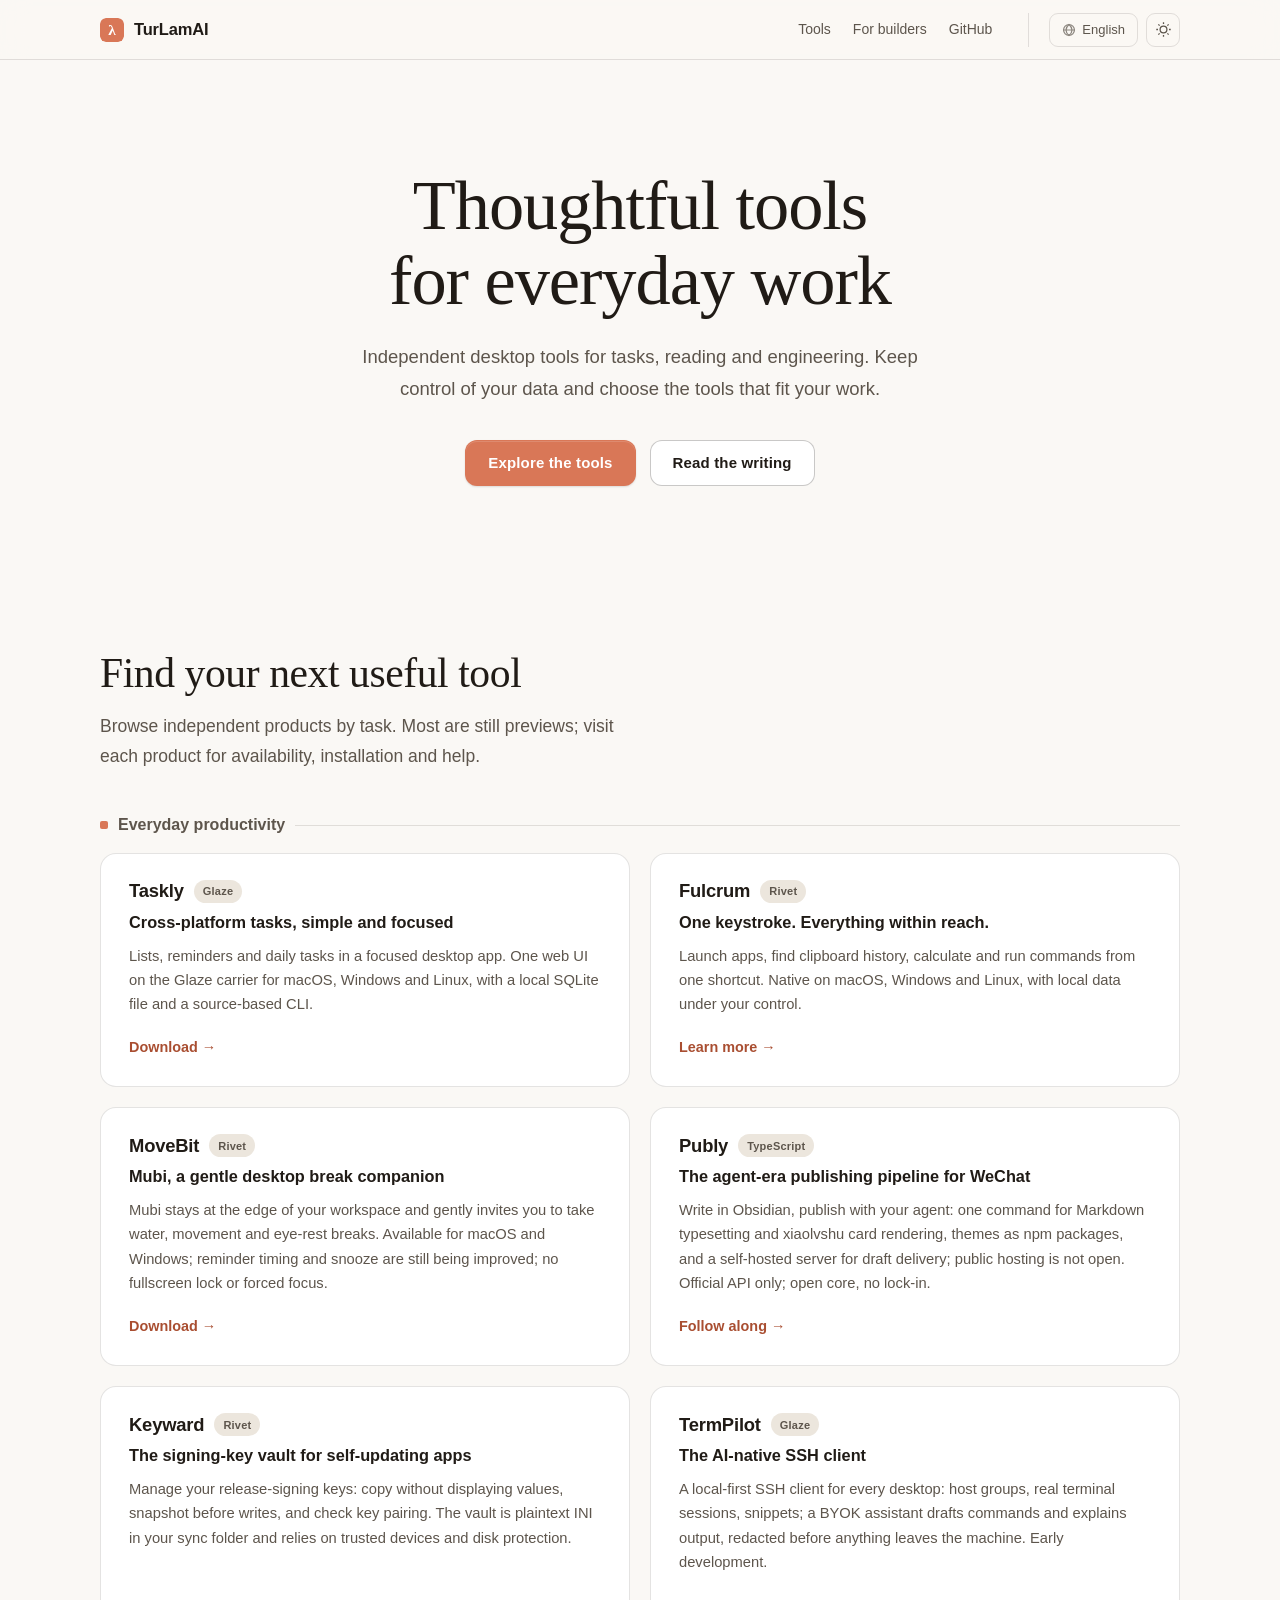
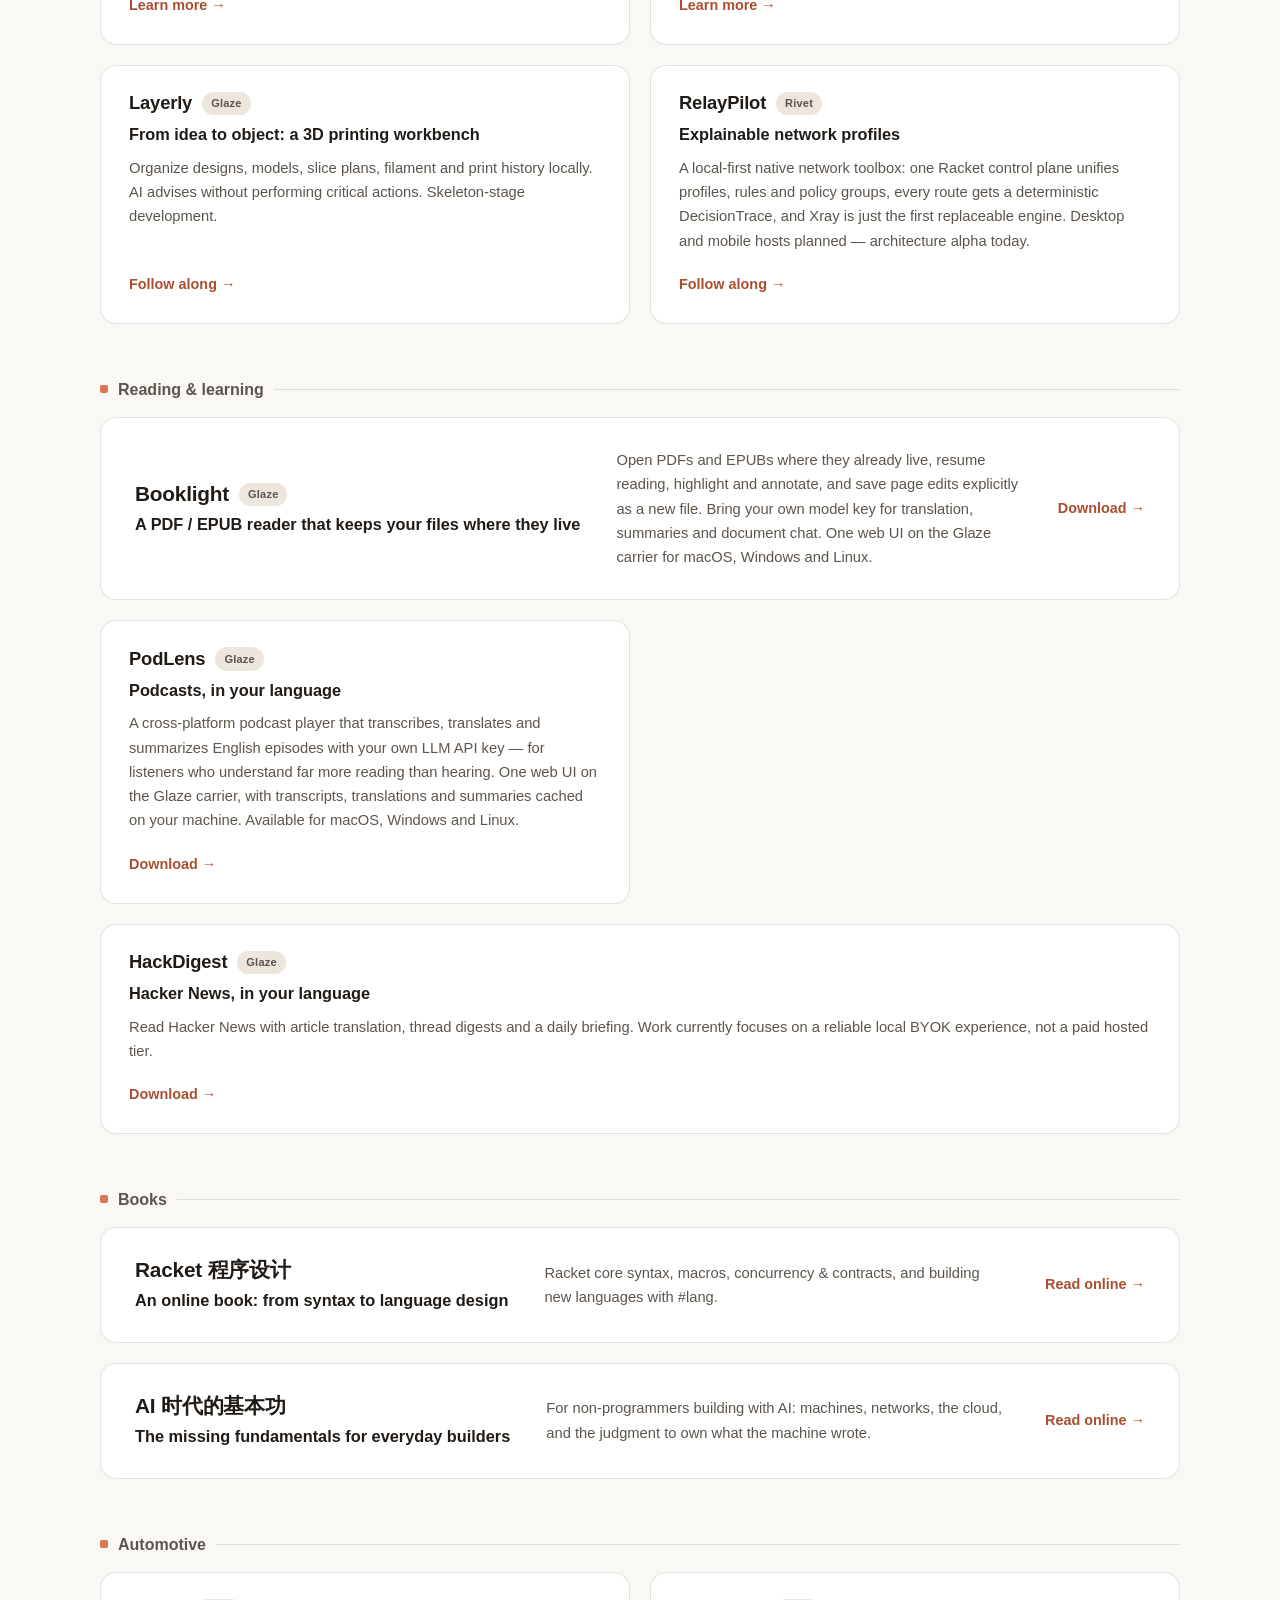
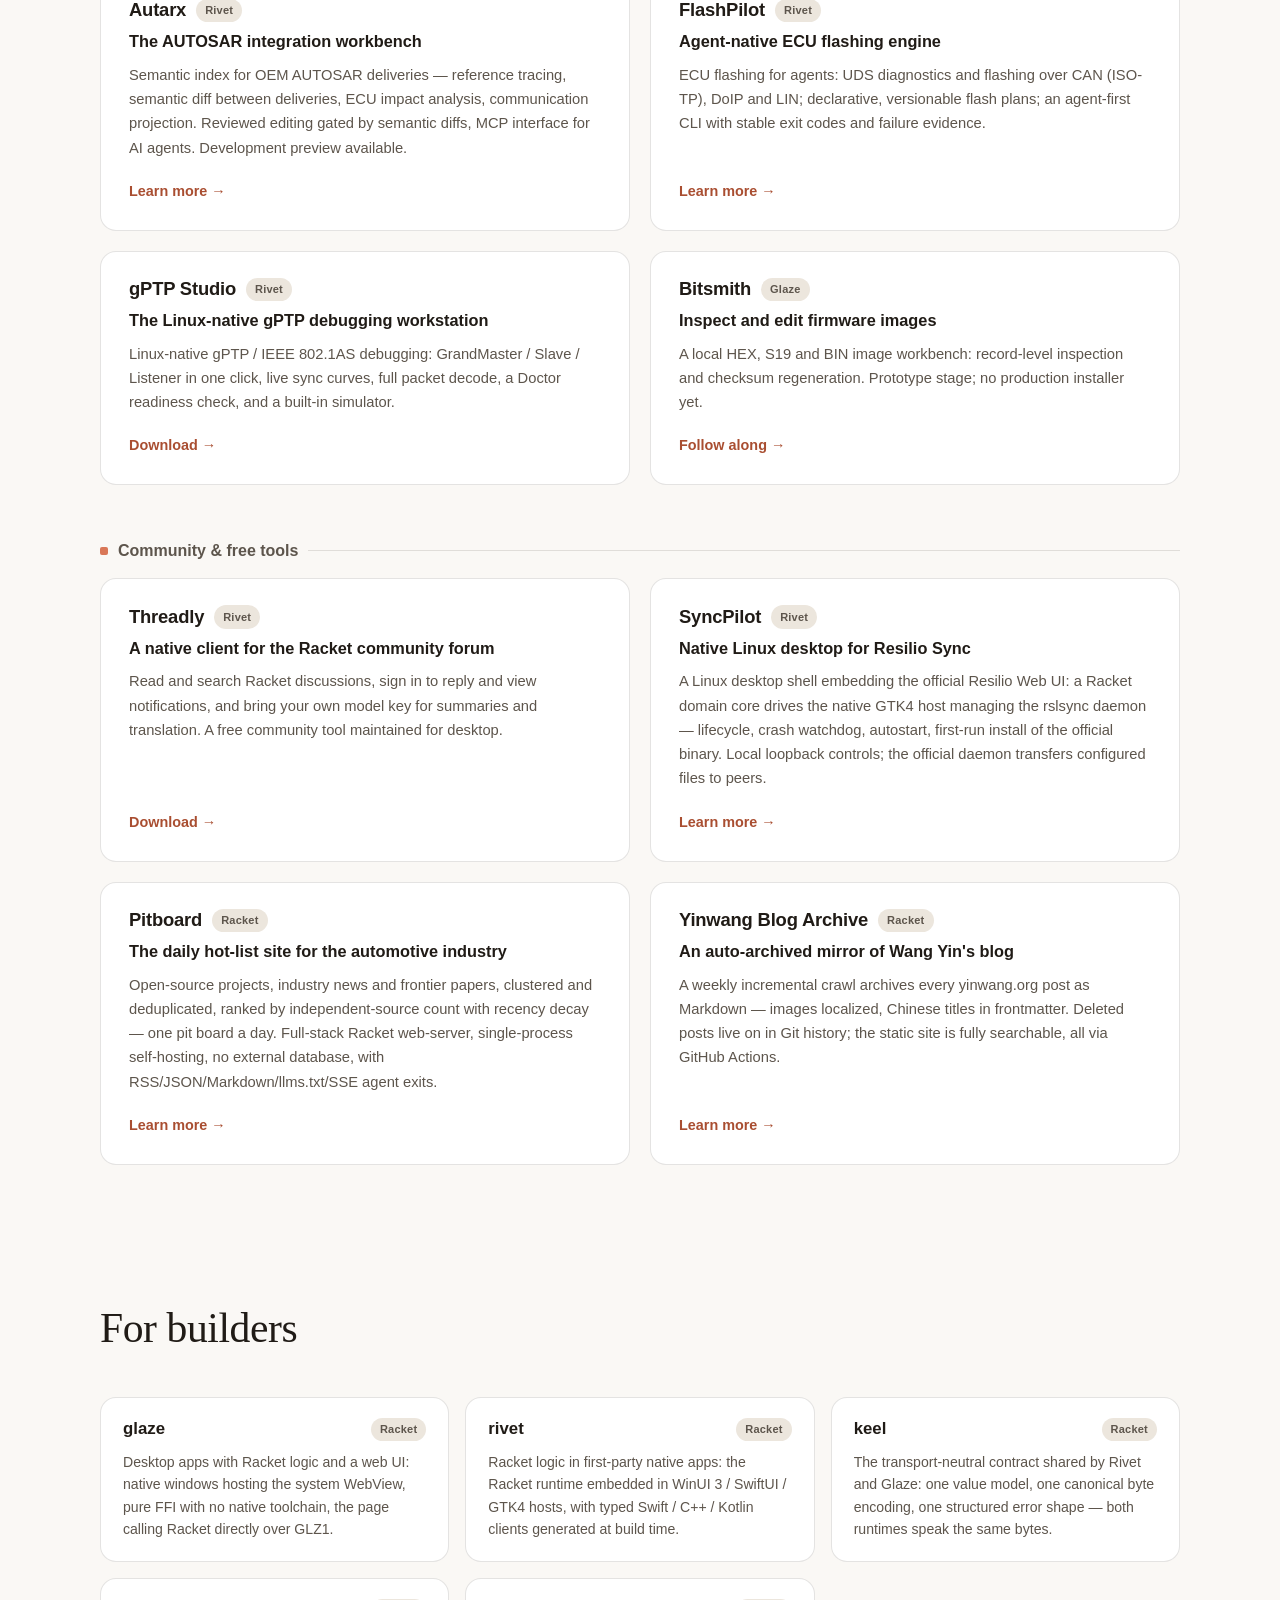
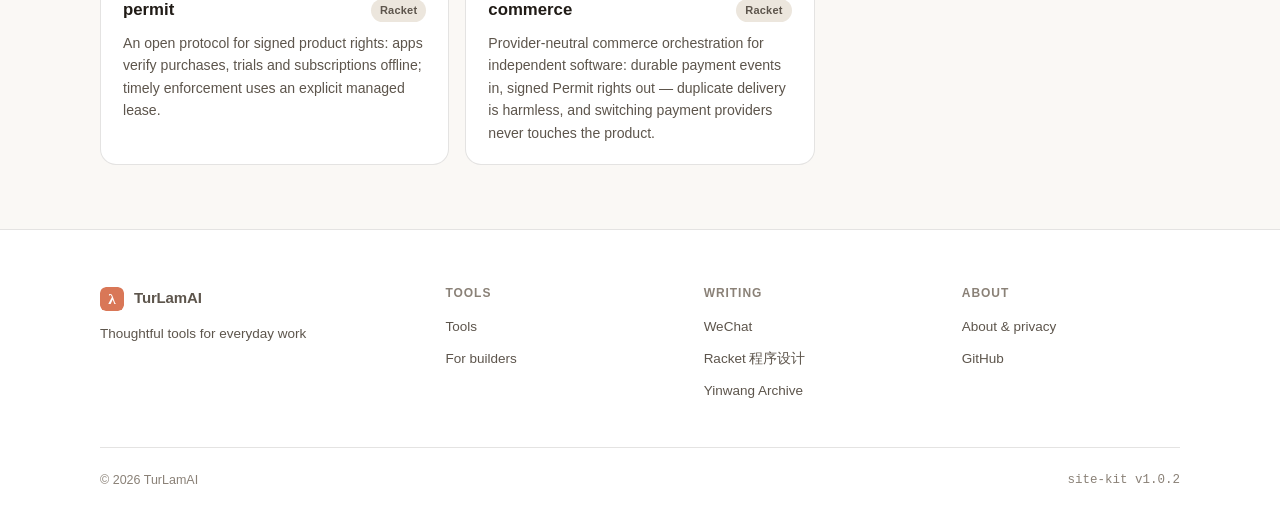
==== index.html @ ae189416 "Delist RegexMate: remove card, catalog rows, portfolio entries and smoke target (owner decision 2026" ====
<!DOCTYPE html>
<html lang="zh-CN" data-kit-id="portal" data-kit-theme-key="tl-theme" data-kit-lang-key="tl-lang-override-v2">

<head>
    <meta charset="UTF-8">
    <meta name="viewport" content="width=device-width, initial-scale=1.0">
    <title>TurLamAI — 深度技术写作与独立开发</title>
    <meta name="description" content="车载软件工程师的深度技术写作与独立开发。把复杂的技术，做得直观好用。">
    <meta name="google-adsense-account" content="ca-pub-3215512126020129">
    <link rel="canonical" href="https://jrtx.site/">
    <meta property="og:site_name" content="TurLamAI">
    <meta property="og:title" content="TurLamAI — 深度技术写作与独立开发">
    <meta property="og:description" content="Deep-dive technical writing & indie developer tools.">
    <meta property="og:type" content="website">
    <meta property="og:url" content="https://jrtx.site/">
    <meta property="og:image" content="https://jrtx.site/assets/img/og.png">
    <meta property="og:image:width" content="1200">
    <meta property="og:image:height" content="630">
    <meta property="og:image:alt" content="TurLamAI — 把复杂技术做直观">
    <meta name="twitter:card" content="summary_large_image">
    <meta name="twitter:title" content="TurLamAI — 深度技术写作与独立开发">
    <meta name="twitter:description" content="Deep-dive technical writing & indie developer tools.">
    <meta name="twitter:image" content="https://jrtx.site/assets/img/og.png">
    <meta name="theme-color" content="#D97757">

    <!-- Theme + language pre-paint: no flash before the stylesheet paints.
         Historical keys (tl-theme / tl-lang-override-v2) are carried forward. -->
    <script>
        (function () {
            var t;
            try { t = localStorage.getItem('tl-theme'); } catch (e) { }
            if (t !== 'dark' && t !== 'light') {
                t = window.matchMedia && matchMedia('(prefers-color-scheme: dark)').matches ? 'dark' : 'light';
            }
            document.documentElement.dataset.theme = t;
            var l;
            try { l = localStorage.getItem('tl-lang-override-v2'); } catch (e) { }
            if (l !== 'zh' && l !== 'en') {
                l = (navigator.languages && navigator.languages[0] || navigator.language || 'zh').toLowerCase().indexOf('zh') === 0 ? 'zh' : 'en';
            }
            document.documentElement.lang = l === 'zh' ? 'zh-CN' : 'en';
        })();
    </script>

    <link rel="icon" type="image/svg+xml" href="data:image/svg+xml,%3Csvg xmlns='http://www.w3.org/2000/svg' viewBox='0 0 100 100'%3E%3Crect width='100' height='100' rx='24' fill='%23D97757'/%3E%3Ctext x='50' y='72' font-size='64' font-weight='700' text-anchor='middle' fill='%23FFFFFF' font-family='Georgia,serif'%3E%CE%BB%3C/text%3E%3C/svg%3E">
    <link rel="stylesheet" href="family.css">
    <link rel="stylesheet" href="site.css">
    <link rel="preload" href="fonts/newsreader-latin-var.woff2" as="font" type="font/woff2" crossorigin>
    <link rel="preload" href="fonts/inter-latin-var.woff2" as="font" type="font/woff2" crossorigin>
    <script src="family.js" defer></script>
    <script>
        var _hmt = _hmt || [];
        (function () {
            var hm = document.createElement("script");
            hm.src = "https://hm.baidu.com/hm.js?8e2445912635226bcba0c400bfb6079d";
            var s = document.getElementsByTagName("script")[0];
            s.parentNode.insertBefore(hm, s);
        })();
    </script>
</head>

<body>
    <header class="kit-nav">
        <div class="kit-container kit-nav-inner">
            <a class="kit-brand" href="/">
                <svg class="kit-brand-mark" viewBox="0 0 100 100" aria-hidden="true"><rect width="100" height="100" rx="24" fill="#D97757"/><text x="50" y="72" font-size="64" font-weight="700" text-anchor="middle" fill="#FFFFFF" font-family="Georgia,serif">λ</text></svg>
                <span>TurLamAI</span>
            </a>
            <nav class="kit-nav-links">
                <a href="#works" data-i18n="nav_works">工具</a>
                <a href="#wechat" data-i18n="nav_wechat" data-lang-block="zh">公众号</a>
                <a href="#oss" data-i18n="nav_oss">开发者</a>
                <a href="https://github.com/turlamai" target="_blank" rel="noopener">GitHub</a>
            </nav>
            <div class="kit-nav-actions">
                <div class="kit-lang">
                    <button class="kit-lang-btn" type="button" aria-haspopup="true" aria-expanded="false">
                        <svg viewBox="0 0 16 16" fill="none" stroke="currentColor" stroke-width="1.4" aria-hidden="true"><circle cx="8" cy="8" r="6.2"/><path d="M1.8 8h12.4M8 1.8c-4.6 4-4.6 8.4 0 12.4 4.6-4 4.6-8.4 0-12.4z"/></svg>
                        <span class="kit-lang-current">简体中文</span>
                    </button>
                    <ul class="kit-lang-menu">
                        <li><button type="button" data-kit-lang="zh">简体中文</button></li>
                        <li><button type="button" data-kit-lang="en">English</button></li>
                    </ul>
                </div>
                <button class="kit-icon-btn kit-theme-toggle" type="button" aria-pressed="false" aria-label="Theme">
                    <svg class="kit-icon-sun" viewBox="0 0 20 20" fill="none" stroke="currentColor" stroke-width="1.5" aria-hidden="true"><circle cx="10" cy="10" r="4"/><path d="M10 1.5v2M10 16.5v2M1.5 10h2M16.5 10h2M4 4l1.4 1.4M14.6 14.6L16 16M16 4l-1.4 1.4M5.4 14.6L4 16"/></svg>
                    <svg class="kit-icon-moon" viewBox="0 0 20 20" fill="none" stroke="currentColor" stroke-width="1.5" aria-hidden="true"><path d="M16.5 12.2A7 7 0 0 1 7.8 3.5a7 7 0 1 0 8.7 8.7z"/></svg>
                </button>
            </div>
        </div>
    </header>

    <main>
        <header class="kit-hero">
            <div class="kit-container">
                <h1 data-i18n="tagline">让日常顺手，让复杂直观</h1>
                <p class="kit-lead" data-i18n="subtitle">独立开发的桌面工具，让任务、阅读与工程工作更顺手。数据与选择留给你，复杂的技术由我打磨。</p>
                <div class="kit-btn-row">
                    <a href="#works" class="kit-btn kit-btn--primary" data-i18n="cta_works">寻找趁手的工具</a>
                    <a href="#wechat" class="kit-btn kit-btn--secondary" data-i18n="cta_writing" data-lang-block="zh">阅读技术文章</a>
                    <a href="https://racket.jrtx.site" class="kit-btn kit-btn--secondary" data-i18n="cta_writing" data-lang-block="en" hidden>Read the writing</a>
                </div>
            </div>
        </header>

        <section class="portal-section" id="works">
            <div class="kit-container">
                <div class="section-header">
                    <h2 class="kit-h2" data-i18n="works_title">从你要做的事开始</h2>
                    <p class="kit-lead" data-i18n="works_desc">按用途寻找独立开发中的产品。多数仍为预览版本；可用平台、安装与帮助见各产品主页。</p>
                </div>

                <div class="work-group">
                    <h3 class="work-group-title" data-i18n="grp_daily">日常效率</h3>
                    <div class="product-grid product-grid--2">
                        <a href="https://taskly.jrtx.site" class="product-card" target="_blank" rel="noopener">
                            <div class="product-name-row">
                                <h3 class="product-name">Taskly</h3>
                                <span class="kit-chip">Glaze</span>
                            </div>
                            <p class="product-tagline" data-i18n="tk_tag">跨平台任务管理，简洁专注</p>
                            <p class="product-desc" data-i18n="tk_desc">把清单、提醒和日常任务放在一个清爽的桌面里。macOS、Windows、Linux 共用同一 web 界面（Glaze 载体），数据保存在本地 SQLite 文件；CLI 可从源码运行。</p>
                            <span class="product-cta" data-i18n="cta_download">立即下载 →</span>
                        </a>
                        <a href="https://fulcrum.jrtx.site" class="product-card" target="_blank" rel="noopener">
                            <div class="product-name-row">
                                <h3 class="product-name">Fulcrum</h3>
                                <span class="kit-chip">Rivet</span>
                            </div>
                            <p class="product-tagline" data-i18n="fc_tag">一次按键，直达一切</p>
                            <p class="product-desc" data-i18n="fc_desc">一次快捷键打开应用、找回剪贴板、运行计算和常用命令。macOS、Windows、Linux 原生界面，本地数据由你掌握。</p>
                            <span class="product-cta" data-i18n="cta_online">在线了解 →</span>
                        </a>
                        <a href="https://movebit.jrtx.site" class="product-card" target="_blank" rel="noopener">
                            <div class="product-name-row">
                                <h3 class="product-name">MoveBit</h3>
                                <span class="kit-chip">Rivet</span>
                            </div>
                            <p class="product-tagline" data-i18n="mv_tag">沐比：会陪伴、会提醒的桌面小伙伴</p>
                            <p class="product-desc" data-i18n="mv_desc">沐比待在工作区边缘，在喝水、久坐或眼睛休息的合适时刻邀请你暂停。macOS 与 Windows 可下载；正在打磨更自然的提醒与稍后处理；不锁屏、不强夺焦点。</p>
                            <span class="product-cta" data-i18n="cta_download">立即下载 →</span>
                        </a>
                        <a href="https://publy.jrtx.site" class="product-card" target="_blank" rel="noopener">
                            <div class="product-name-row">
                                <h3 class="product-name">Publy</h3>
                                <span class="kit-chip">TypeScript</span>
                            </div>
                            <p class="product-tagline" data-i18n="py_tag">agent 时代的公众号发布管线</p>
                            <p class="product-desc" data-i18n="py_desc">写作留在 Obsidian，发布交给 agent：一条命令完成排版与小绿书卡片渲染，主题即 npm 包，可自托管服务负责草稿投递，公开托管尚未开放。只走官方 API，开源核心不做锁定。</p>
                            <span class="product-cta" data-i18n="cta_progress">了解进展 →</span>
                        </a>
                        <a href="https://keyward.jrtx.site" class="product-card" target="_blank" rel="noopener">
                            <div class="product-name-row">
                                <h3 class="product-name">Keyward</h3>
                                <span class="kit-chip">Rivet</span>
                            </div>
                            <p class="product-tagline" data-i18n="kw_tag">自更新应用的签名钥保险库</p>
                            <p class="product-desc" data-i18n="kw_desc">管理自己的发布签名钥：复制而不展示，每次修改先快照，检查私钥与公钥配对。文件是自己同步盘里的明文 INI，需要信任设备和磁盘保护。</p>
                            <span class="product-cta" data-i18n="cta_online">在线了解 →</span>
                        </a>
                        <a href="https://termpilot.jrtx.site" class="product-card" target="_blank" rel="noopener">
                            <div class="product-name-row">
                                <h3 class="product-name">TermPilot</h3>
                                <span class="kit-chip">Glaze</span>
                            </div>
                            <p class="product-tagline" data-i18n="tp_tag">AI 原生的 SSH 客户端</p>
                            <p class="product-desc" data-i18n="tp_desc">本地优先的跨平台 SSH：主机分组、真实终端会话、Snippets；AI 助手用你自己的模型 key 生成命令、解释输出，发送前先脱敏，密钥不离机。早期开发中。</p>
                            <span class="product-cta" data-i18n="cta_online">在线了解 →</span>
                        </a>
                        <a href="https://layerly.jrtx.site" class="product-card" target="_blank" rel="noopener">
                            <div class="product-name-row">
                                <h3 class="product-name">Layerly</h3>
                                <span class="kit-chip">Glaze</span>
                            </div>
                            <p class="product-tagline" data-i18n="ly_tag">从想法到实物的 3D 打印工作台</p>
                            <p class="product-desc" data-i18n="ly_desc">在本机管理设计、模型、切片、耗材与打印记录；AI 顾问辅助而不替你执行关键操作。目前处于架构骨架阶段。</p>
                            <span class="product-cta" data-i18n="cta_progress">了解进展 →</span>
                        </a>
                        <a href="https://relaypilot.jrtx.site" class="product-card" target="_blank" rel="noopener">
                            <div class="product-name-row">
                                <h3 class="product-name">RelayPilot</h3>
                                <span class="kit-chip">Rivet</span>
                            </div>
                            <p class="product-tagline" data-i18n="rp_tag">可解释的网络配置工具</p>
                            <p class="product-desc" data-i18n="rp_desc">Local-first 原生网络工具箱：一套 Racket 控制平面统一 Profile、规则与策略组，每条路由都有确定性 DecisionTrace，Xray 只是第一个可替换引擎。桌面与移动端规划中，当前为架构 Alpha。</p>
                            <span class="product-cta" data-i18n="cta_progress">了解进展 →</span>
                        </a>
                    </div>
                </div>

                <div class="work-group">
                    <h3 class="work-group-title" data-i18n="grp_reading">阅读与学习</h3>
                    <div class="product-grid product-grid--2">
                        <a href="https://booklight.jrtx.site" class="product-card product-card--wide" target="_blank" rel="noopener">
                            <div class="product-wide-head">
                                <div class="product-name-row">
                                    <h3 class="product-name">Booklight</h3>
                                    <span class="kit-chip">Glaze</span>
                                </div>
                                <p class="product-tagline" data-i18n="pg_tag">文件留在原处的 PDF / EPUB 阅读器</p>
                            </div>
                            <p class="product-desc" data-i18n="pg_desc">在原位打开 PDF 和 EPUB，继续上次阅读、划词批注，页级轻编辑后明确另存为新文件。需要帮助时用自己的模型 key 翻译、总结或与文档对话。macOS、Windows、Linux 共用同一 web 界面（Glaze 载体），三平台可下载。</p>
                            <span class="product-cta" data-i18n="cta_download">立即下载 →</span>
                        </a>
                        <a href="https://podlens.jrtx.site" class="product-card" target="_blank" rel="noopener">
                            <div class="product-name-row">
                                <h3 class="product-name">PodLens</h3>
                                <span class="kit-chip">Glaze</span>
                            </div>
                            <p class="product-tagline" data-i18n="pl_tag">听得懂的英文播客</p>
                            <p class="product-desc" data-i18n="pl_desc">跨平台桌面播客应用：用你自己的大模型 API key，把英文单集转写、逐句翻译、自动总结——为「读得懂、听不懂」的听众而生。Glaze 载体单一 web 界面，转录、翻译与摘要全部缓存在本机。macOS、Windows、Linux 可下载。</p>
                            <span class="product-cta" data-i18n="cta_download">立即下载 →</span>
                        </a>
                        <a href="https://hackdigest.jrtx.site" class="product-card" target="_blank" rel="noopener">
                            <div class="product-name-row">
                                <h3 class="product-name">HackDigest</h3>
                                <span class="kit-chip">Glaze</span>
                            </div>
                            <p class="product-tagline" data-i18n="hd_tag">把 Hacker News 读成中文</p>
                            <p class="product-desc" data-i18n="hd_desc">阅读 Hacker News，按需翻译文章、提炼评论与晨报。当前聚焦本地与自带模型密钥的可靠体验，暂无非 Publy 收费服务。</p>
                            <span class="product-cta" data-i18n="cta_download">立即下载 →</span>
                        </a>
                    </div>
                </div>

                <div class="work-group">
                    <h3 class="work-group-title" data-i18n="grp_books">书籍</h3>
                    <div class="product-grid product-grid--2">
                        <a href="https://racket.jrtx.site" class="product-card product-card--wide" target="_blank" rel="noopener">
                            <div class="product-wide-head">
                                <h3 class="product-name">Racket 程序设计</h3>
                                <p class="product-tagline" data-i18n="rk_tag">从语法到语言设计的在线技术书</p>
                            </div>
                            <p class="product-desc" data-i18n="rk_desc">覆盖 Racket 核心语法、宏系统、并发与契约编程，以及用 #lang 创造新语言。</p>
                            <span class="product-cta" data-i18n="cta_read">在线阅读 →</span>
                        </a>
                        <a href="https://fundamentals.jrtx.site" class="product-card product-card--wide" target="_blank" rel="noopener">
                            <div class="product-wide-head">
                                <h3 class="product-name">AI 时代的基本功</h3>
                                <p class="product-tagline" data-i18n="fd_tag">普通人开发缺失的一课</p>
                            </div>
                            <p class="product-desc" data-i18n="fd_desc">写给用 AI 造东西的非程序员：机器、网络、云与 AI 的常识，加上把 AI 产物真正拿在手里的判断力。</p>
                            <span class="product-cta" data-i18n="cta_read">在线阅读 →</span>
                        </a>
                    </div>
                </div>

                <div class="work-group">
                    <h3 class="work-group-title" data-i18n="grp_auto">汽车工程</h3>
                    <div class="product-grid product-grid--2">
                        <a href="https://autarx.jrtx.site" class="product-card" target="_blank" rel="noopener">
                            <div class="product-name-row">
                                <h3 class="product-name">Autarx</h3>
                                <span class="kit-chip">Rivet</span>
                            </div>
                            <p class="product-tagline" data-i18n="ax_tag">AUTOSAR 集成工作台</p>
                            <p class="product-desc" data-i18n="ax_desc">语义索引 OEM 交付的 ARXML：引用图追溯、两版交付语义 diff、ECU 影响分析、通信链路投影；受控编辑全程语义 diff 门禁，AI agent 走 MCP 接口，提供开发预览。</p>
                            <span class="product-cta" data-i18n="cta_online">在线了解 →</span>
                        </a>
                        <a href="https://flashpilot.jrtx.site" class="product-card" target="_blank" rel="noopener">
                            <div class="product-name-row">
                                <h3 class="product-name">FlashPilot</h3>
                                <span class="kit-chip">Rivet</span>
                            </div>
                            <p class="product-tagline" data-i18n="fp_tag">Agent 原生的 ECU 刷写引擎</p>
                            <p class="product-desc" data-i18n="fp_desc">把 ECU 刷写交给 agent：UDS 诊断与刷写走 CAN（ISO-TP）/DoIP/LIN，声明式刷写计划可版本化、可评审，agent-first CLI 带稳定退出码与失败证据。</p>
                            <span class="product-cta" data-i18n="cta_online">在线了解 →</span>
                        </a>
                        <a href="https://gptp-studio.jrtx.site" class="product-card" target="_blank" rel="noopener">
                            <div class="product-name-row">
                                <h3 class="product-name">gPTP Studio</h3>
                                <span class="kit-chip">Rivet</span>
                            </div>
                            <p class="product-tagline" data-i18n="gs_tag">Linux 原生的 gPTP 调试工作台</p>
                            <p class="product-desc" data-i18n="gs_desc">gPTP / IEEE 802.1AS 调试利器：GrandMaster / Slave / Listener 一键切换、实时同步曲线、报文全字段解码，Doctor 环境体检，内置模拟器。</p>
                            <span class="product-cta" data-i18n="cta_download">立即下载 →</span>
                        </a>
                        <a href="https://bitsmith.jrtx.site" class="product-card" target="_blank" rel="noopener">
                            <div class="product-name-row">
                                <h3 class="product-name">Bitsmith</h3>
                                <span class="kit-chip">Glaze</span>
                            </div>
                            <p class="product-tagline" data-i18n="ib_tag">看懂并编辑固件镜像</p>
                            <p class="product-desc" data-i18n="ib_desc">HEX、S19 与 BIN 的本地镜像工作台：从记录解析到校验重算。仍在原型开发阶段，暂无正式安装包。</p>
                            <span class="product-cta" data-i18n="cta_progress">了解进展 →</span>
                        </a>
                    </div>
                </div>

                <div class="work-group">
                    <h3 class="work-group-title" data-i18n="grp_community">社区与免费工具</h3>
                    <div class="product-grid product-grid--2">
                        <a href="https://threadly.jrtx.site" class="product-card" target="_blank" rel="noopener">
                            <div class="product-name-row">
                                <h3 class="product-name">Threadly</h3>
                                <span class="kit-chip">Rivet</span>
                            </div>
                            <p class="product-tagline" data-i18n="th_tag">Racket 社区论坛的原生客户端</p>
                            <p class="product-desc" data-i18n="th_desc">在桌面阅读和搜索 Racket 社区长帖，登录后回帖与查看通知；可用自己的模型 key 做摘要与翻译。社区工具永久免费，当前维护桌面版本。</p>
                            <span class="product-cta" data-i18n="cta_download">立即下载 →</span>
                        </a>
                        <a href="https://syncpilot.jrtx.site" class="product-card" target="_blank" rel="noopener">
                            <div class="product-name-row">
                                <h3 class="product-name">SyncPilot</h3>
                                <span class="kit-chip">Rivet</span>
                            </div>
                            <p class="product-tagline" data-i18n="sp_tag">Resilio Sync 的 Linux 原生桌面</p>
                            <p class="product-desc" data-i18n="sp_desc">内嵌官方 Resilio Web UI 的 Linux 桌面壳：Racket 领域核心驱动 GTK4 原生宿主，托管 rslsync 守护进程——生命周期、崩溃看护、开机自启、首次运行一键装官方二进制。控制通道走环回代理；官方守护进程向配置的对端同步文件。</p>
                            <span class="product-cta" data-i18n="cta_online">在线了解 →</span>
                        </a>
                        <a href="https://pitboard.jrtx.site" class="product-card" target="_blank" rel="noopener">
                            <div class="product-name-row">
                                <h3 class="product-name">Pitboard</h3>
                                <span class="kit-chip">Racket</span>
                            </div>
                            <p class="product-tagline" data-i18n="pb_tag">汽车行业的每日热点日报站</p>
                            <p class="product-desc" data-i18n="pb_desc">把开源项目、行业资讯、前沿论文抓到一起，聚簇去重，按独立来源数与时间衰减算热度，每天出刊一张「pit 板」。Racket web-server 全栈、单进程自托管、不依赖外部数据库，RSS/JSON/Markdown/llms.txt/SSE 全套 Agent 出口。</p>
                            <span class="product-cta" data-i18n="cta_online">在线了解 →</span>
                        </a>
                        <a href="https://yinwang.jrtx.site" class="product-card" target="_blank" rel="noopener">
                            <div class="product-name-row">
                                <h3 class="product-name">Yinwang Blog Archive</h3>
                                <span class="kit-chip">Racket</span>
                            </div>
                            <p class="product-tagline" data-i18n="yw_tag">王垠博客的自动归档镜像</p>
                            <p class="product-desc" data-i18n="yw_desc">每周自动增量抓取 yinwang.org 全部文章存为 Markdown：图片本地化、中文标题进 frontmatter；被删的文章靠 Git 历史永久保留，静态站全文可搜，GitHub Actions 全自动运行。</p>
                            <span class="product-cta" data-i18n="cta_online">在线了解 →</span>
                        </a>
                    </div>
                </div>
            </div>
        </section>

        <section class="portal-section portal-section--alt" id="wechat" data-lang-block="zh">
            <div class="kit-container">
                <div class="section-header">
                    <h2 class="kit-h2" data-i18n="wechat_title">公众号 · TuringLambdaAI</h2>
                    <p class="kit-lead" data-i18n="wechat_desc">车载软件工程师的深度技术写作。</p>
                </div>
                <div class="wechat-layout">
                    <div class="wechat-points">
                        <div class="wechat-point">
                            <span class="wechat-point-dot"></span>
                            <div>
                                <h3 data-i18n="wechat_f1_title">深度解析</h3>
                                <p data-i18n="wechat_f1_desc">AUTOSAR、车载通信、嵌入式底层——讲原理，也讲工程实践。</p>
                            </div>
                        </div>
                        <div class="wechat-point">
                            <span class="wechat-point-dot"></span>
                            <div>
                                <h3 data-i18n="wechat_f2_title">语言与 AI</h3>
                                <p data-i18n="wechat_f2_desc">编程语言与 AI 编程工具链，工程师视角的实操笔记。</p>
                            </div>
                        </div>
                        <div class="wechat-point">
                            <span class="wechat-point-dot"></span>
                            <div>
                                <h3 data-i18n="wechat_f3_title">不讲套话</h3>
                                <p data-i18n="wechat_f3_desc">只写本质，帮你把最难啃的技术真正搞懂。</p>
                            </div>
                        </div>
                    </div>
                    <div class="wechat-qr-card">
                        <img src="assets/img/wechat-qr.jpg" alt="公众号 TuringLambdaAI 二维码" loading="lazy">
                        <p class="wechat-qr-title" data-i18n="wechat_scan">扫码关注</p>
                        <p class="wechat-qr-sub" data-i18n="wechat_id">微信搜索 TuringLambdaAI</p>
                    </div>
                </div>
            </div>
        </section>

        <section class="portal-section" id="oss">
            <div class="kit-container">
                <div class="section-header">
                    <h2 class="kit-h2" data-i18n="oss_title">为开发者构建的基础库</h2>
                </div>
                <div class="oss-grid">
                    <a href="https://glaze.jrtx.site" class="oss-card" target="_blank" rel="noopener">
                        <div class="oss-head">
                            <h3 class="oss-name">glaze</h3>
                            <span class="kit-chip">Racket</span>
                        </div>
                        <p class="oss-desc" data-i18n="oss_glaze">Racket 写逻辑、Web 做 UI 的桌面应用框架：原生窗口内嵌系统 WebView，纯 FFI 免原生工具链，页面经 GLZ1 直调 Racket。</p>
                    </a>
                    <a href="https://rivet.jrtx.site" class="oss-card" target="_blank" rel="noopener">
                        <div class="oss-head">
                            <h3 class="oss-name">rivet</h3>
                            <span class="kit-chip">Racket</span>
                        </div>
                        <p class="oss-desc" data-i18n="oss_rivet">Racket 写逻辑，交付一等原生应用：WinUI 3 / SwiftUI / GTK4 宿主内嵌 Racket 运行时，构建期生成 Swift / C++ / Kotlin 类型化客户端。</p>
                    </a>
                    <a href="https://github.com/turlamai/keel" class="oss-card" target="_blank" rel="noopener">
                        <div class="oss-head">
                            <h3 class="oss-name">keel</h3>
                            <span class="kit-chip">Racket</span>
                        </div>
                        <p class="oss-desc" data-i18n="oss_keel">Rivet 与 Glaze 共享的传输无关应用契约：一个值模型、一套规范字节编码、一个结构化错误形状，两端永远说同一种字节。</p>
                    </a>
                    <a href="https://permit.jrtx.site" class="oss-card" target="_blank" rel="noopener">
                        <div class="oss-head">
                            <h3 class="oss-name">permit</h3>
                            <span class="kit-chip">Racket</span>
                        </div>
                        <p class="oss-desc" data-i18n="oss_permit">签名产品权益的开放协议：应用内置公钥，离线验证买断、试用与订阅凭据；需要及时撤销时显式选择在线租约。</p>
                    </a>
                    <a href="https://github.com/turlamai/commerce" class="oss-card" target="_blank" rel="noopener">
                        <div class="oss-head">
                            <h3 class="oss-name">commerce</h3>
                            <span class="kit-chip">Racket</span>
                        </div>
                        <p class="oss-desc" data-i18n="oss_commerce">独立软件的中立商业编排层：支付事件持久入库、重复投递无害，商业结果签成 Permit 权利——产品不碰渠道密钥，换支付渠道不改产品。</p>
                    </a>
                </div>
            </div>
        </section>
    </main>

    <footer class="kit-footer">
        <div class="kit-container">
            <div class="kit-footer-grid">
                <div>
                    <a class="kit-brand" href="/">
                        <svg class="kit-brand-mark" viewBox="0 0 100 100" aria-hidden="true"><rect width="100" height="100" rx="24" fill="#D97757"/><text x="50" y="72" font-size="64" font-weight="700" text-anchor="middle" fill="#FFFFFF" font-family="Georgia,serif">λ</text></svg>
                        <span>TurLamAI</span>
                    </a>
                    <p class="kit-footer-tagline" data-i18n="tagline">让日常顺手，让复杂直观</p>
                </div>
                <div>
                    <h4 data-i18n="footer_tools">工具</h4>
                    <ul>
                        <li><a href="#works" data-i18n="nav_works">工具</a></li>
                        <li><a href="#oss" data-i18n="nav_oss">开发者</a></li>
                    </ul>
                </div>
                <div>
                    <h4 data-i18n="footer_writing">写作</h4>
                    <ul>
                        <li><a href="#wechat" data-i18n="nav_wechat">公众号</a></li>
                        <li><a href="https://racket.jrtx.site">Racket 程序设计</a></li>
                        <li><a href="https://yinwang.jrtx.site">Yinwang Archive</a></li>
                    </ul>
                </div>
                <div>
                    <h4 data-i18n="footer_about_h">关于</h4>
                    <ul>
                        <li><a href="https://github.com/turlamai/turlamai.github.io/blob/master/docs/ABOUT.md" data-i18n="footer_about" data-en-href="https://github.com/turlamai/turlamai.github.io/blob/master/docs/ABOUT.md" data-zh-href="https://github.com/turlamai/turlamai.github.io/blob/master/docs/ABOUT.zh-CN.md">About &amp; privacy</a></li>
                        <li><a href="https://github.com/turlamai" target="_blank" rel="noopener">GitHub</a></li>
                    </ul>
                </div>
            </div>
            <div class="kit-footer-bottom">
                <span>© 2026 TurLamAI</span>
                <span class="kit-mono">site-kit v1.0.2</span>
            </div>
        </div>
    </footer>

    <script type="application/json" id="kit-i18n">{
  "zh": {
    "cta_writing": "阅读技术文章",
    "grp_daily": "日常效率",
    "grp_reading": "阅读与学习",
    "grp_books": "书籍",
    "grp_community": "社区与免费工具",
    "nav_wechat": "公众号",
    "nav_works": "工具",
    "nav_oss": "开发者",
    "tagline": "让日常顺手，让复杂直观",
    "subtitle": "独立开发的桌面工具，让任务、阅读与工程工作更顺手。数据与选择留给你，复杂的技术由我打磨。",
    "cta_works": "寻找趁手的工具",
    "wechat_title": "公众号 · TuringLambdaAI",
    "wechat_desc": "车载软件工程师的深度技术写作。",
    "wechat_f1_title": "深度解析",
    "wechat_f1_desc": "AUTOSAR、车载通信、嵌入式底层——讲原理，也讲工程实践。",
    "wechat_f2_title": "语言与 AI",
    "wechat_f2_desc": "编程语言与 AI 编程工具链，工程师视角的实操笔记。",
    "wechat_f3_title": "不讲套话",
    "wechat_f3_desc": "只写本质，帮你把最难啃的技术真正搞懂。",
    "wechat_scan": "扫码关注",
    "wechat_id": "微信搜索 TuringLambdaAI",
    "works_title": "从你要做的事开始",
    "footer_about": "关于与隐私",
    "works_desc": "按用途寻找独立开发中的产品。多数仍为预览版本；可用平台、安装与帮助见各产品主页。",
    "grp_auto": "汽车电子",
    "hd_tag": "把 Hacker News 读成中文",
    "hd_desc": "阅读 Hacker News，按需翻译文章、提炼评论与晨报。当前聚焦本地与自带模型密钥的可靠体验，暂无非 Publy 收费服务。",
    "th_tag": "Racket 社区论坛的原生客户端",
    "th_desc": "在桌面阅读和搜索 Racket 社区长帖，登录后回帖与查看通知；可用自己的模型 key 做摘要与翻译。社区工具永久免费，当前维护桌面版本。",
    "gs_tag": "Linux 原生的 gPTP 调试工作台",
    "gs_desc": "gPTP / IEEE 802.1AS 调试利器：GrandMaster / Slave / Listener 一键切换、实时同步曲线、报文全字段解码，Doctor 环境体检，内置模拟器。",
    "tk_tag": "跨平台任务管理，简洁专注",
    "tk_desc": "把清单、提醒和日常任务放在一个清爽的桌面里。macOS、Windows、Linux 共用同一 web 界面（Glaze 载体），数据保存在本地 SQLite 文件；CLI 可从源码运行。",
    "cta_download": "立即下载 →",
    "mv_tag": "沐比：会陪伴、会提醒的桌面小伙伴",
    "mv_desc": "沐比待在工作区边缘，在喝水、久坐或眼睛休息的合适时刻邀请你暂停。macOS 与 Windows 可下载；正在打磨更自然的提醒与稍后处理；不锁屏、不强夺焦点。",
    "ax_tag": "AUTOSAR 集成工作台",
    "ax_desc": "语义索引 OEM 交付的 ARXML：引用图追溯、两版交付语义 diff、ECU 影响分析、通信链路投影；受控编辑全程语义 diff 门禁，AI agent 走 MCP 接口，提供开发预览。",
    "cta_progress": "了解进展 →",
    "rk_tag": "从语法到语言设计的在线技术书",
    "rk_desc": "覆盖 Racket 核心语法、宏系统、并发与契约编程，以及用 #lang 创造新语言。",
    "fd_tag": "普通人开发缺失的一课",
    "fd_desc": "写给用 AI 造东西的非程序员：机器、网络、云与 AI 的常识，加上把 AI 产物真正拿在手里的判断力。",
    "yw_tag": "王垠博客的自动归档镜像",
    "yw_desc": "每周自动增量抓取 yinwang.org 全部文章存为 Markdown：图片本地化、中文标题进 frontmatter；被删的文章靠 Git 历史永久保留，静态站全文可搜，GitHub Actions 全自动运行。",
    "cta_read": "在线阅读 →",
    "oss_title": "为开发者构建的基础库",
    "oss_glaze": "Racket 写逻辑、Web 做 UI 的桌面应用框架：原生窗口内嵌系统 WebView，纯 FFI 免原生工具链，页面经 GLZ1 直调 Racket。",
    "oss_rivet": "Racket 写逻辑，交付一等原生应用：WinUI 3 / SwiftUI / GTK4 宿主内嵌 Racket 运行时，构建期生成 Swift / C++ / Kotlin 类型化客户端。",
    "oss_keel": "Rivet 与 Glaze 共享的传输无关应用契约：一个值模型、一套规范字节编码、一个结构化错误形状，两端永远说同一种字节。",
    "oss_permit": "签名产品权益的开放协议：应用内置公钥，离线验证买断、试用与订阅凭据；需要及时撤销时显式选择在线租约。",
    "oss_commerce": "独立软件的中立商业编排层：支付事件持久入库、重复投递无害，商业结果签成 Permit 权利——产品不碰渠道密钥，换支付渠道不改产品。",
    "fp_tag": "Agent 原生的 ECU 刷写引擎",
    "fp_desc": "把 ECU 刷写交给 agent：UDS 诊断与刷写走 CAN（ISO-TP）/DoIP/LIN，声明式刷写计划可版本化、可评审，agent-first CLI 带稳定退出码与失败证据。",
    "kw_tag": "自更新应用的签名钥保险库",
    "kw_desc": "管理自己的发布签名钥：复制而不展示，每次修改先快照，检查私钥与公钥配对。文件是自己同步盘里的明文 INI，需要信任设备和磁盘保护。",
    "pb_tag": "汽车行业的每日热点日报站",
    "pb_desc": "把开源项目、行业资讯、前沿论文抓到一起，聚簇去重，按独立来源数与时间衰减算热度，每天出刊一张「pit 板」。Racket web-server 全栈、单进程自托管、不依赖外部数据库，RSS/JSON/Markdown/llms.txt/SSE 全套 Agent 出口。",
    "sp_tag": "Resilio Sync 的 Linux 原生桌面",
    "sp_desc": "内嵌官方 Resilio Web UI 的 Linux 桌面壳：Racket 领域核心驱动 GTK4 原生宿主，托管 rslsync 守护进程——生命周期、崩溃看护、开机自启、首次运行一键装官方二进制。控制通道走环回代理；官方守护进程向配置的对端同步文件。",
    "rp_tag": "可解释的网络配置工具",
    "rp_desc": "Local-first 原生网络工具箱：一套 Racket 控制平面统一 Profile、规则与策略组，每条路由都有确定性 DecisionTrace，Xray 只是第一个可替换引擎。桌面与移动端规划中，当前为架构 Alpha。",
    "pg_tag": "文件留在原处的 PDF / EPUB 阅读器",
    "pg_desc": "在原位打开 PDF 和 EPUB，继续上次阅读、划词批注，页级轻编辑后明确另存为新文件。需要帮助时用自己的模型 key 翻译、总结或与文档对话。macOS、Windows、Linux 共用同一 web 界面（Glaze 载体），三平台可下载。",
    "cta_online": "在线了解 →",
    "fc_tag": "一次按键，直达一切",
    "fc_desc": "一次快捷键打开应用、找回剪贴板、运行计算和常用命令。macOS、Windows、Linux 原生界面，本地数据由你掌握。",
    "py_tag": "agent 时代的公众号发布管线",
    "py_desc": "写作留在 Obsidian，发布交给 agent：一条命令完成排版与小绿书卡片渲染，主题即 npm 包，可自托管服务负责草稿投递，公开托管尚未开放。只走官方 API，开源核心不做锁定。",
    "pl_tag": "听得懂的英文播客",
    "pl_desc": "跨平台桌面播客应用：用你自己的大模型 API key，把英文单集转写、逐句翻译、自动总结——为「读得懂、听不懂」的听众而生。Glaze 载体单一 web 界面，转录、翻译与摘要全部缓存在本机。macOS、Windows、Linux 可下载。",
    "footer_tools": "工具",
    "footer_writing": "写作",
    "footer_about_h": "关于",
    "tp_tag": "AI 原生的 SSH 客户端",
    "tp_desc": "本地优先的跨平台 SSH：主机分组、真实终端会话、Snippets；AI 助手用你自己的模型 key 生成命令、解释输出，发送前先脱敏，密钥不离机。早期开发中。",
    "ib_tag": "看懂并编辑固件镜像",
    "ib_desc": "HEX、S19 与 BIN 的本地镜像工作台：从记录解析到校验重算。仍在原型开发阶段，暂无正式安装包。",
    "ly_tag": "从想法到实物的 3D 打印工作台",
    "ly_desc": "在本机管理设计、模型、切片、耗材与打印记录；AI 顾问辅助而不替你执行关键操作。目前处于架构骨架阶段。"
  },
  "en": {
    "cta_writing": "Read the writing",
    "grp_daily": "Everyday productivity",
    "grp_reading": "Reading & learning",
    "grp_books": "Books",
    "grp_community": "Community & free tools",
    "nav_wechat": "WeChat",
    "nav_works": "Tools",
    "nav_oss": "For builders",
    "tagline": "Thoughtful tools for everyday work",
    "subtitle": "Independent desktop tools for tasks, reading and engineering. Keep control of your data and choose the tools that fit your work.",
    "cta_works": "Explore the tools",
    "wechat_title": "WeChat · TuringLambdaAI",
    "wechat_desc": "In-depth technical writing for automotive software engineers.",
    "wechat_f1_title": "Deep dives",
    "wechat_f1_desc": "AUTOSAR, in-vehicle networking and embedded internals — principles plus engineering practice.",
    "wechat_f2_title": "Languages & AI",
    "wechat_f2_desc": "Programming languages and AI tooling, from an engineer's hands-on perspective.",
    "wechat_f3_title": "No fluff",
    "wechat_f3_desc": "Just the essentials — so the hardest topics finally click.",
    "wechat_scan": "Scan to follow",
    "wechat_id": "WeChat ID: TuringLambdaAI",
    "works_title": "Find your next useful tool",
    "footer_about": "About & privacy",
    "works_desc": "Browse independent products by task. Most are still previews; visit each product for availability, installation and help.",
    "grp_auto": "Automotive",
    "hd_tag": "Hacker News, in your language",
    "hd_desc": "Read Hacker News with article translation, thread digests and a daily briefing. Work currently focuses on a reliable local BYOK experience, not a paid hosted tier.",
    "th_tag": "A native client for the Racket community forum",
    "th_desc": "Read and search Racket discussions, sign in to reply and view notifications, and bring your own model key for summaries and translation. A free community tool maintained for desktop.",
    "gs_tag": "The Linux-native gPTP debugging workstation",
    "gs_desc": "Linux-native gPTP / IEEE 802.1AS debugging: GrandMaster / Slave / Listener in one click, live sync curves, full packet decode, a Doctor readiness check, and a built-in simulator.",
    "tk_tag": "Cross-platform tasks, simple and focused",
    "tk_desc": "Lists, reminders and daily tasks in a focused desktop app. One web UI on the Glaze carrier for macOS, Windows and Linux, with a local SQLite file and a source-based CLI.",
    "cta_download": "Download →",
    "mv_tag": "Mubi, a gentle desktop break companion",
    "mv_desc": "Mubi stays at the edge of your workspace and gently invites you to take water, movement and eye-rest breaks. Available for macOS and Windows; reminder timing and snooze are still being improved; no fullscreen lock or forced focus.",
    "ax_tag": "The AUTOSAR integration workbench",
    "ax_desc": "Semantic index for OEM AUTOSAR deliveries — reference tracing, semantic diff between deliveries, ECU impact analysis, communication projection. Reviewed editing gated by semantic diffs, MCP interface for AI agents. Development preview available.",
    "cta_progress": "Follow along →",
    "rk_tag": "An online book: from syntax to language design",
    "rk_desc": "Racket core syntax, macros, concurrency & contracts, and building new languages with #lang.",
    "fd_tag": "The missing fundamentals for everyday builders",
    "fd_desc": "For non-programmers building with AI: machines, networks, the cloud, and the judgment to own what the machine wrote.",
    "yw_tag": "An auto-archived mirror of Wang Yin's blog",
    "yw_desc": "A weekly incremental crawl archives every yinwang.org post as Markdown — images localized, Chinese titles in frontmatter. Deleted posts live on in Git history; the static site is fully searchable, all via GitHub Actions.",
    "cta_read": "Read online →",
    "oss_title": "For builders",
    "oss_glaze": "Desktop apps with Racket logic and a web UI: native windows hosting the system WebView, pure FFI with no native toolchain, the page calling Racket directly over GLZ1.",
    "oss_rivet": "Racket logic in first-party native apps: the Racket runtime embedded in WinUI 3 / SwiftUI / GTK4 hosts, with typed Swift / C++ / Kotlin clients generated at build time.",
    "oss_keel": "The transport-neutral contract shared by Rivet and Glaze: one value model, one canonical byte encoding, one structured error shape — both runtimes speak the same bytes.",
    "oss_permit": "An open protocol for signed product rights: apps verify purchases, trials and subscriptions offline; timely enforcement uses an explicit managed lease.",
    "oss_commerce": "Provider-neutral commerce orchestration for independent software: durable payment events in, signed Permit rights out — duplicate delivery is harmless, and switching payment providers never touches the product.",
    "fp_tag": "Agent-native ECU flashing engine",
    "fp_desc": "ECU flashing for agents: UDS diagnostics and flashing over CAN (ISO-TP), DoIP and LIN; declarative, versionable flash plans; an agent-first CLI with stable exit codes and failure evidence.",
    "kw_tag": "The signing-key vault for self-updating apps",
    "kw_desc": "Manage your release-signing keys: copy without displaying values, snapshot before writes, and check key pairing. The vault is plaintext INI in your sync folder and relies on trusted devices and disk protection.",
    "pb_tag": "The daily hot-list site for the automotive industry",
    "pb_desc": "Open-source projects, industry news and frontier papers, clustered and deduplicated, ranked by independent-source count with recency decay — one pit board a day. Full-stack Racket web-server, single-process self-hosting, no external database, with RSS/JSON/Markdown/llms.txt/SSE agent exits.",
    "sp_tag": "Native Linux desktop for Resilio Sync",
    "sp_desc": "A Linux desktop shell embedding the official Resilio Web UI: a Racket domain core drives the native GTK4 host managing the rslsync daemon — lifecycle, crash watchdog, autostart, first-run install of the official binary. Local loopback controls; the official daemon transfers configured files to peers.",
    "rp_tag": "Explainable network profiles",
    "rp_desc": "A local-first native network toolbox: one Racket control plane unifies profiles, rules and policy groups, every route gets a deterministic DecisionTrace, and Xray is just the first replaceable engine. Desktop and mobile hosts planned — architecture alpha today.",
    "pg_tag": "A PDF / EPUB reader that keeps your files where they live",
    "pg_desc": "Open PDFs and EPUBs where they already live, resume reading, highlight and annotate, and save page edits explicitly as a new file. Bring your own model key for translation, summaries and document chat. One web UI on the Glaze carrier for macOS, Windows and Linux.",
    "cta_online": "Learn more →",
    "fc_tag": "One keystroke. Everything within reach.",
    "fc_desc": "Launch apps, find clipboard history, calculate and run commands from one shortcut. Native on macOS, Windows and Linux, with local data under your control.",
    "py_tag": "The agent-era publishing pipeline for WeChat",
    "py_desc": "Write in Obsidian, publish with your agent: one command for Markdown typesetting and xiaolvshu card rendering, themes as npm packages, and a self-hosted server for draft delivery; public hosting is not open. Official API only; open core, no lock-in.",
    "pl_tag": "Podcasts, in your language",
    "pl_desc": "A cross-platform podcast player that transcribes, translates and summarizes English episodes with your own LLM API key — for listeners who understand far more reading than hearing. One web UI on the Glaze carrier, with transcripts, translations and summaries cached on your machine. Available for macOS, Windows and Linux.",
    "footer_tools": "Tools",
    "footer_writing": "Writing",
    "footer_about_h": "About",
    "tp_tag": "The AI-native SSH client",
    "tp_desc": "A local-first SSH client for every desktop: host groups, real terminal sessions, snippets; a BYOK assistant drafts commands and explains output, redacted before anything leaves the machine. Early development.",
    "ib_tag": "Inspect and edit firmware images",
    "ib_desc": "A local HEX, S19 and BIN image workbench: record-level inspection and checksum regeneration. Prototype stage; no production installer yet.",
    "ly_tag": "From idea to object: a 3D printing workbench",
    "ly_desc": "Organize designs, models, slice plans, filament and print history locally. AI advises without performing critical actions. Skeleton-stage development."
  },
  "__meta__": {
    "zh": {
      "title": "TurLamAI — 深度技术写作与独立开发",
      "description": "车载软件工程师的深度技术写作与独立开发。把复杂的技术，做得直观好用。"
    },
    "en": {
      "title": "TurLamAI — Deep-dive technical writing & indie tools",
      "description": "Automotive software engineer — deep-dive technical writing and indie developer tools. Making complex technology intuitive."
    }
  }
}</script>
</body>

</html>
---- family.css ----
/* site-kit v1.0.3 — generated from github.com/turlamai/site-kit; do not edit per-site. */
/* ============================================================
   site-kit family.css — jrtx.site family design system
   Single source of truth: github.com/turlamai/site-kit
   Version stamp is prepended by sync.sh; do not edit per-site.
   ============================================================ */

/* ---------- Tokens ---------- */
:root {
    /* Family accent: one terracotta for the whole family. */
    --kit-accent: #D97757;
    --kit-accent-hover: #C25F3D;
    --kit-accent-strong: #A94E31;
    --kit-accent-soft: rgba(217, 119, 87, 0.12);
    --kit-accent-soft-strong: rgba(217, 119, 87, 0.22);
    --kit-on-accent: #FFFFFF;

    /* Warm neutrals, light theme (html[data-theme="light"] is the default). */
    --kit-bg: #FAF8F5;
    --kit-bg-elevated: #FFFFFF;
    --kit-surface: #F3EFE9;
    --kit-surface-2: #ECE6DD;
    --kit-text: #201B16;
    --kit-text-2: #5D554C;
    --kit-text-3: #8A8177;
    --kit-border: rgba(32, 27, 22, 0.12);
    --kit-border-strong: rgba(32, 27, 22, 0.24);
    --kit-shadow: 0 1px 2px rgba(32, 27, 22, 0.05), 0 8px 24px rgba(32, 27, 22, 0.07);
    --kit-shadow-lift: 0 2px 4px rgba(32, 27, 22, 0.06), 0 16px 40px rgba(32, 27, 22, 0.12);

    --kit-font-display: "Newsreader", "Songti SC", "Noto Serif SC", Georgia, serif;
    --kit-font-sans: "Inter", -apple-system, BlinkMacSystemFont, "Segoe UI",
        "PingFang SC", "Hiragino Sans GB", "Microsoft YaHei", "Noto Sans CJK SC", sans-serif;
    --kit-font-mono: ui-monospace, "SF Mono", "Cascadia Code", "JetBrains Mono",
        Consolas, "Liberation Mono", monospace;

    --kit-radius-s: 8px;
    --kit-radius-m: 12px;
    --kit-radius-l: 16px;
    --kit-nav-height: 60px;
    --kit-content-width: 1080px;
    --kit-prose-width: 720px;
}

html[data-theme="dark"] {
    --kit-accent: #E08A6B;
    --kit-accent-hover: #E89E82;
    --kit-accent-strong: #D97757;
    --kit-accent-soft: rgba(224, 138, 107, 0.14);
    --kit-accent-soft-strong: rgba(224, 138, 107, 0.26);
    --kit-on-accent: #1D120C;

    --kit-bg: #16120F;
    --kit-bg-elevated: #1F1A16;
    --kit-surface: #262019;
    --kit-surface-2: #2E2721;
    --kit-text: #F1ECE5;
    --kit-text-2: #A89F93;
    --kit-text-3: #7A7166;
    --kit-border: rgba(241, 236, 229, 0.13);
    --kit-border-strong: rgba(241, 236, 229, 0.26);
    --kit-shadow: 0 1px 2px rgba(0, 0, 0, 0.4), 0 8px 24px rgba(0, 0, 0, 0.35);
    --kit-shadow-lift: 0 2px 4px rgba(0, 0, 0, 0.4), 0 16px 40px rgba(0, 0, 0, 0.5);
}

/* ---------- Reset & base ---------- */
*, *::before, *::after { box-sizing: border-box; }

/* Component display declarations (kit-btn etc.) beat the UA [hidden] rule;
   language blocks and other hidden content rely on this staying absolute. */
[hidden] { display: none !important; }

html {
    -webkit-text-size-adjust: 100%;
    scroll-behavior: smooth;
    scroll-padding-top: calc(var(--kit-nav-height) + 16px);
}

body {
    margin: 0;
    font-family: var(--kit-font-sans);
    font-size: 16px;
    line-height: 1.65;
    color: var(--kit-text);
    background: var(--kit-bg);
    -webkit-font-smoothing: antialiased;
    text-rendering: optimizeLegibility;
}

/* Family-wide link policy: never the browser-default blue underline.
   Inline links inherit text color and gain an accent underline on hover;
   navigation and button links are styled by their components. */
a {
    color: inherit;
    text-decoration: none;
    transition: color 0.15s ease;
}
a:hover { color: var(--kit-accent); }
.prose a, .kit-rich a {
    color: var(--kit-accent-strong);
    text-decoration: underline;
    text-decoration-color: var(--kit-accent-soft-strong);
    text-underline-offset: 3px;
    text-decoration-thickness: 1.5px;
}
.prose a:hover, .kit-rich a:hover { text-decoration-color: currentColor; }

img, svg, video { max-width: 100%; height: auto; display: block; }

h1, h2, h3, h4 { margin: 0; font-weight: 600; line-height: 1.2; }
p { margin: 0; }

code, pre, kbd {
    font-family: var(--kit-font-mono);
    font-size: 0.92em;
}

pre {
    background: var(--kit-surface);
    border: 1px solid var(--kit-border);
    border-radius: var(--kit-radius-m);
    padding: 16px 20px;
    overflow-x: auto;
    line-height: 1.55;
}
pre code { background: none; padding: 0; font-size: 1em; }
code {
    background: var(--kit-surface);
    border-radius: 5px;
    padding: 0.15em 0.4em;
}

::selection { background: var(--kit-accent-soft-strong); }

:focus-visible {
    outline: 2px solid var(--kit-accent);
    outline-offset: 2px;
    border-radius: 4px;
}

@media (prefers-reduced-motion: reduce) {
    html { scroll-behavior: auto; }
    *, *::before, *::after {
        animation-duration: 0.01ms !important;
        transition-duration: 0.01ms !important;
    }
}

/* ---------- Layout primitives ---------- */
.kit-container {
    width: min(var(--kit-content-width), 100% - 48px);
    margin-inline: auto;
}

.kit-section { padding: 96px 0; }
.kit-section--tight { padding: 64px 0; }
@media (max-width: 720px) {
    .kit-section { padding: 64px 0; }
    .kit-section--tight { padding: 48px 0; }
}

.kit-section--alt {
    background: var(--kit-bg-elevated);
    border-block: 1px solid var(--kit-border);
}

/* Section header: eyebrow + display title + lead */
.kit-kicker {
    display: block;
    font-size: 12.5px;
    font-weight: 600;
    letter-spacing: 0.09em;
    text-transform: uppercase;
    color: var(--kit-accent-strong);
    margin-bottom: 14px;
}
html[data-theme="dark"] .kit-kicker { color: var(--kit-accent); }

.kit-h2 {
    font-family: var(--kit-font-display);
    font-size: clamp(1.9rem, 3.6vw, 2.6rem);
    font-weight: 500;
    letter-spacing: -0.01em;
    line-height: 1.15;
    max-width: 22ch;
}

.kit-lead {
    margin-top: 18px;
    font-size: 17.5px;
    line-height: 1.7;
    color: var(--kit-text-2);
    max-width: 56ch;
}

/* ---------- Navigation ---------- */
.kit-nav {
    position: sticky;
    top: 0;
    z-index: 50;
    height: var(--kit-nav-height);
    background: color-mix(in srgb, var(--kit-bg) 82%, transparent);
    -webkit-backdrop-filter: saturate(1.4) blur(14px);
    backdrop-filter: saturate(1.4) blur(14px);
    border-bottom: 1px solid var(--kit-border);
}
.kit-nav-inner {
    height: 100%;
    display: flex;
    align-items: center;
    gap: 28px;
}
.kit-brand {
    display: flex;
    align-items: center;
    gap: 10px;
    font-weight: 650;
    font-size: 16.5px;
    letter-spacing: -0.01em;
    color: var(--kit-text);
}
.kit-brand:hover { color: var(--kit-text); }
.kit-brand-mark {
    width: 24px;
    height: 24px;
    border-radius: 6px;
    flex: none;
}
.kit-nav-links {
    display: flex;
    align-items: center;
    gap: 22px;
    margin-left: auto;
}
.kit-nav-links a {
    font-size: 14px;
    font-weight: 500;
    color: var(--kit-text-2);
}
.kit-nav-links a:hover { color: var(--kit-text); }

.kit-nav-actions {
    display: flex;
    align-items: center;
    gap: 8px;
    margin-left: 8px;
    padding-left: 20px;
    border-left: 1px solid var(--kit-border);
}

@media (max-width: 760px) {
    .kit-nav-links { display: none; }
    .kit-nav-actions { margin-left: auto; padding-left: 0; border-left: none; }
}

/* Icon buttons in nav (theme toggle, GitHub) */
.kit-icon-btn {
    display: inline-flex;
    align-items: center;
    justify-content: center;
    width: 34px;
    height: 34px;
    border: 1px solid var(--kit-border);
    border-radius: 9px;
    background: transparent;
    color: var(--kit-text-2);
    cursor: pointer;
    transition: color 0.15s ease, border-color 0.15s ease, background 0.15s ease;
}
.kit-icon-btn:hover {
    color: var(--kit-text);
    border-color: var(--kit-border-strong);
    background: var(--kit-surface);
}
.kit-icon-btn svg { width: 17px; height: 17px; }

/* ---------- Language dropdown ---------- */
.kit-lang { position: relative; }
.kit-lang-btn {
    display: inline-flex;
    align-items: center;
    gap: 6px;
    height: 34px;
    padding: 0 12px;
    border: 1px solid var(--kit-border);
    border-radius: 9px;
    background: transparent;
    color: var(--kit-text-2);
    font-family: inherit;
    font-size: 13px;
    font-weight: 500;
    cursor: pointer;
    transition: color 0.15s ease, border-color 0.15s ease, background 0.15s ease;
}
.kit-lang-btn:hover {
    color: var(--kit-text);
    border-color: var(--kit-border-strong);
    background: var(--kit-surface);
}
.kit-lang-btn svg { width: 14px; height: 14px; opacity: 0.7; }

.kit-lang-menu {
    position: absolute;
    top: calc(100% + 6px);
    right: 0;
    min-width: 140px;
    margin: 0;
    padding: 6px;
    list-style: none;
    background: var(--kit-bg-elevated);
    border: 1px solid var(--kit-border);
    border-radius: var(--kit-radius-m);
    box-shadow: var(--kit-shadow-lift);
    display: none;
}
.kit-lang.kit-open .kit-lang-menu { display: block; }
.kit-lang-menu button {
    display: flex;
    align-items: center;
    justify-content: space-between;
    gap: 12px;
    width: 100%;
    padding: 8px 12px;
    border: 0;
    border-radius: 8px;
    background: transparent;
    color: var(--kit-text);
    font-family: inherit;
    font-size: 13.5px;
    cursor: pointer;
}
.kit-lang-menu button:hover { background: var(--kit-surface); }
.kit-lang-menu button[aria-current="true"] { color: var(--kit-accent-strong); font-weight: 600; }
html[data-theme="dark"] .kit-lang-menu button[aria-current="true"] { color: var(--kit-accent); }
.kit-lang-menu button[aria-current="true"]::after { content: "✓"; font-size: 12px; }

/* ---------- Buttons ---------- */
.kit-btn {
    display: inline-flex;
    align-items: center;
    justify-content: center;
    gap: 9px;
    height: 46px;
    padding: 0 22px;
    border-radius: var(--kit-radius-m);
    border: 1px solid transparent;
    font-family: inherit;
    font-size: 15px;
    font-weight: 600;
    letter-spacing: 0.01em;
    cursor: pointer;
    transition: background 0.15s ease, border-color 0.15s ease, color 0.15s ease,
        transform 0.15s ease, box-shadow 0.15s ease;
    white-space: nowrap;
}
.kit-btn svg { width: 17px; height: 17px; }

.kit-btn--primary {
    background: var(--kit-accent);
    color: var(--kit-on-accent);
    box-shadow: 0 1px 2px rgba(0, 0, 0, 0.12), inset 0 1px 0 rgba(255, 255, 255, 0.14);
}
.kit-btn--primary:hover {
    background: var(--kit-accent-hover);
    color: var(--kit-on-accent);
    transform: translateY(-1px);
    box-shadow: 0 4px 14px var(--kit-accent-soft-strong);
}
.kit-btn--primary:active { transform: translateY(0); }

.kit-btn--secondary {
    background: var(--kit-bg-elevated);
    border-color: var(--kit-border-strong);
    color: var(--kit-text);
}
.kit-btn--secondary:hover {
    border-color: var(--kit-accent);
    color: var(--kit-accent-strong);
    transform: translateY(-1px);
}
html[data-theme="dark"] .kit-btn--secondary:hover { color: var(--kit-accent); }

.kit-btn--ghost {
    background: transparent;
    color: var(--kit-accent-strong);
    padding: 0 10px;
    height: 42px;
}
html[data-theme="dark"] .kit-btn--ghost { color: var(--kit-accent); }
.kit-btn--ghost:hover { color: var(--kit-accent-hover); }
.kit-btn--ghost .kit-btn-arrow { transition: transform 0.15s ease; }
.kit-btn--ghost:hover .kit-btn-arrow { transform: translateX(3px); }

.kit-btn-row {
    display: flex;
    align-items: center;
    flex-wrap: wrap;
    gap: 14px;
}

/* ---------- Download split-button + platform menu ---------- */
.kit-dl { position: relative; display: inline-flex; }
.kit-dl .kit-btn--primary { border-top-right-radius: 0; border-bottom-right-radius: 0; }
.kit-dl-caret {
    display: inline-flex;
    align-items: center;
    justify-content: center;
    width: 34px;
    height: 46px;
    margin-left: -1px;
    border: 0;
    border-radius: 0 var(--kit-radius-m) var(--kit-radius-m) 0;
    background: var(--kit-accent);
    color: var(--kit-on-accent);
    cursor: pointer;
    transition: background 0.15s ease;
}
.kit-dl-caret:hover { background: var(--kit-accent-hover); }
.kit-dl-caret svg { width: 14px; height: 14px; }

.kit-dl-menu {
    position: absolute;
    top: calc(100% + 8px);
    left: 0;
    min-width: 280px;
    margin: 0;
    padding: 6px;
    list-style: none;
    background: var(--kit-bg-elevated);
    border: 1px solid var(--kit-border);
    border-radius: var(--kit-radius-l);
    box-shadow: var(--kit-shadow-lift);
    display: none;
    z-index: 40;
}
.kit-dl.kit-open .kit-dl-menu { display: block; }
.kit-dl-menu a {
    display: flex;
    align-items: center;
    gap: 12px;
    padding: 10px 14px;
    border-radius: 10px;
    color: var(--kit-text);
}
.kit-dl-menu a:hover { background: var(--kit-surface); color: var(--kit-text); }
.kit-dl-menu .kit-dl-os { font-weight: 600; font-size: 14px; flex: 1; }
.kit-dl-menu .kit-dl-kind {
    font-size: 11.5px;
    color: var(--kit-text-3);
    font-family: var(--kit-font-mono);
}
.kit-dl-menu .kit-dl-note {
    padding: 8px 14px 6px;
    font-size: 12px;
    color: var(--kit-text-3);
    border-top: 1px solid var(--kit-border);
    margin-top: 6px;
}

/* ---------- Hero ---------- */
.kit-hero {
    padding: 108px 0 88px;
    text-align: center;
    position: relative;
}
@media (max-width: 720px) { .kit-hero { padding: 72px 0 56px; } }

.kit-hero .kit-eyebrow {
    display: inline-flex;
    align-items: center;
    gap: 8px;
    font-size: 13px;
    font-weight: 600;
    letter-spacing: 0.05em;
    color: var(--kit-accent-strong);
    background: var(--kit-accent-soft);
    border: 1px solid var(--kit-accent-soft-strong);
    border-radius: 999px;
    padding: 7px 16px;
    margin-bottom: 28px;
}
html[data-theme="dark"] .kit-hero .kit-eyebrow { color: var(--kit-accent); }

.kit-hero h1 {
    font-family: var(--kit-font-display);
    font-size: clamp(2.7rem, 6.4vw, 4.4rem);
    font-weight: 500;
    letter-spacing: -0.015em;
    line-height: 1.06;
    margin-inline: auto;
    max-width: 18ch;
    text-wrap: balance;
}

.kit-hero .kit-lead {
    margin: 24px auto 0;
    font-size: 18.5px;
    max-width: 58ch;
    text-wrap: pretty;
}

.kit-hero .kit-btn-row { justify-content: center; margin-top: 36px; }

.kit-hero .kit-hero-meta {
    margin-top: 18px;
    font-size: 13.5px;
    color: var(--kit-text-3);
}

/* ---------- Feature grid & cards ---------- */
.kit-grid {
    display: grid;
    grid-template-columns: repeat(auto-fit, minmax(280px, 1fr));
    gap: 18px;
}
.kit-grid--3 { grid-template-columns: repeat(3, 1fr); }
.kit-grid--2 { grid-template-columns: repeat(2, 1fr); }
@media (max-width: 960px) {
    .kit-grid--3, .kit-grid--2 { grid-template-columns: repeat(2, 1fr); }
}
@media (max-width: 640px) {
    .kit-grid--3, .kit-grid--2 { grid-template-columns: 1fr; }
}

.kit-card {
    background: var(--kit-bg-elevated);
    border: 1px solid var(--kit-border);
    border-radius: var(--kit-radius-l);
    padding: 26px 26px 24px;
    transition: box-shadow 0.2s ease, transform 0.2s ease, border-color 0.2s ease;
}
.kit-card:hover {
    box-shadow: var(--kit-shadow);
    transform: translateY(-2px);
    border-color: var(--kit-border-strong);
}
.kit-card h3 {
    font-size: 16.5px;
    font-weight: 650;
    letter-spacing: -0.01em;
    margin-bottom: 8px;
}
.kit-card p {
    font-size: 14.5px;
    line-height: 1.6;
    color: var(--kit-text-2);
}
.kit-card-icon {
    display: inline-flex;
    align-items: center;
    justify-content: center;
    width: 40px;
    height: 40px;
    border-radius: 11px;
    background: var(--kit-accent-soft);
    color: var(--kit-accent-strong);
    margin-bottom: 16px;
}
html[data-theme="dark"] .kit-card-icon { color: var(--kit-accent); }
.kit-card-icon svg { width: 20px; height: 20px; }

/* ---------- Platform chips ---------- */
.kit-platforms {
    display: flex;
    flex-wrap: wrap;
    gap: 12px;
}
.kit-platform-chip {
    display: inline-flex;
    align-items: center;
    gap: 10px;
    padding: 12px 20px;
    border: 1px solid var(--kit-border);
    border-radius: var(--kit-radius-m);
    background: var(--kit-bg-elevated);
    font-size: 14px;
    font-weight: 600;
}
.kit-platform-chip svg { width: 18px; height: 18px; color: var(--kit-text-2); }
.kit-platform-chip small {
    font-weight: 500;
    color: var(--kit-text-3);
    font-size: 12px;
}

/* ---------- Steps ---------- */
.kit-steps {
    display: grid;
    grid-template-columns: repeat(auto-fit, minmax(240px, 1fr));
    gap: 28px;
    counter-reset: kit-step;
}
.kit-step { position: relative; }
.kit-step::before {
    counter-increment: kit-step;
    content: counter(kit-step, decimal-leading-zero);
    font-family: var(--kit-font-display);
    font-size: 30px;
    font-weight: 500;
    color: var(--kit-accent);
    opacity: 0.85;
    display: block;
    margin-bottom: 12px;
}
.kit-step h3 { font-size: 15.5px; font-weight: 650; margin-bottom: 6px; }
.kit-step p { font-size: 14px; color: var(--kit-text-2); line-height: 1.6; }

/* ---------- Footer ---------- */
.kit-footer {
    border-top: 1px solid var(--kit-border);
    background: var(--kit-bg-elevated);
    padding: 56px 0 40px;
    font-size: 14px;
}
.kit-footer-grid {
    display: grid;
    grid-template-columns: 1.4fr 1fr 1fr 1fr;
    gap: 40px;
}
@media (max-width: 820px) { .kit-footer-grid { grid-template-columns: 1fr 1fr; } }
@media (max-width: 520px) { .kit-footer-grid { grid-template-columns: 1fr; } }

.kit-footer .kit-brand { font-size: 15px; }
.kit-footer-tagline {
    margin-top: 12px;
    color: var(--kit-text-2);
    font-size: 13.5px;
    line-height: 1.6;
    max-width: 34ch;
}
.kit-footer h4 {
    font-size: 12px;
    font-weight: 600;
    letter-spacing: 0.08em;
    text-transform: uppercase;
    color: var(--kit-text-3);
    margin-bottom: 14px;
}
.kit-footer ul {
    list-style: none;
    margin: 0;
    padding: 0;
    display: grid;
    gap: 9px;
}
.kit-footer a { color: var(--kit-text-2); font-size: 13.5px; }
.kit-footer a:hover { color: var(--kit-accent); }
.kit-footer-bottom {
    margin-top: 44px;
    padding-top: 22px;
    border-top: 1px solid var(--kit-border);
    display: flex;
    flex-wrap: wrap;
    gap: 16px;
    align-items: center;
    justify-content: space-between;
    color: var(--kit-text-3);
    font-size: 12.5px;
}

/* ---------- Prose (long-form / book pages) ---------- */
.kit-prose {
    max-width: var(--kit-prose-width);
    margin-inline: auto;
    font-size: 16.5px;
}
.kit-prose h1, .kit-prose h2, .kit-prose h3 {
    font-family: var(--kit-font-display);
    font-weight: 500;
    letter-spacing: -0.01em;
    margin: 1.8em 0 0.6em;
}
.kit-prose h1 { font-size: 2.2rem; }
.kit-prose h2 { font-size: 1.7rem; }
.kit-prose h3 { font-size: 1.3rem; }
.kit-prose p, .kit-prose ul, .kit-prose ol { margin: 0 0 1em; color: var(--kit-text); }
.kit-prose li { margin-bottom: 0.4em; }
.kit-prose blockquote {
    margin: 1.4em 0;
    padding: 4px 20px;
    border-left: 3px solid var(--kit-accent);
    color: var(--kit-text-2);
}

/* ---------- Status badge (preview / license line) ---------- */
.kit-badge {
    display: inline-flex;
    align-items: center;
    gap: 7px;
    font-size: 12.5px;
    font-weight: 600;
    letter-spacing: 0.02em;
    padding: 5px 12px;
    border-radius: 999px;
    background: var(--kit-surface);
    border: 1px solid var(--kit-border);
    color: var(--kit-text-2);
}
.kit-badge::before {
    content: "";
    width: 6px;
    height: 6px;
    border-radius: 50%;
    background: var(--kit-accent);
}

/* ---------- Utilities ---------- */
.kit-text-2 { color: var(--kit-text-2); }
.kit-text-3 { color: var(--kit-text-3); }
.kit-mono { font-family: var(--kit-font-mono); }
.kit-hidden { display: none !important; }

/* Accent word inside a split display headline */
.kit-accent-word { color: var(--kit-accent-strong); }
html[data-theme="dark"] .kit-accent-word { color: var(--kit-accent); }

/* Tiny metadata chip (e.g. the framework layer a product is built on) */
.kit-chip {
    display: inline-block;
    font-size: 11px;
    font-weight: 600;
    letter-spacing: 0.02em;
    padding: 2.5px 9px;
    border-radius: 999px;
    background: var(--kit-surface-2);
    color: var(--kit-text-2);
}
---- site.css ----
/* ============================================================
   TurLamAI portal site.css — per-site sections only.
   Shared frame lives in family.css (site-kit); do not duplicate.
   ============================================================ */

/* ---------- Section rhythm ---------- */
.portal-section { padding: 76px 0 64px; scroll-margin-top: 40px; }
.portal-section--alt {
    background: var(--kit-bg-elevated);
    border-block: 1px solid var(--kit-border);
}
.portal-section .section-header { margin-bottom: 44px; }
.portal-section .kit-h2 { max-width: none; }
.portal-section .kit-lead { margin-top: 14px; }

/* ---------- Work groups ---------- */
.work-group { margin-bottom: 56px; }
.work-group:last-child { margin-bottom: 0; }
.work-group-title {
    display: flex;
    align-items: center;
    gap: 10px;
    font-size: 1em;
    font-weight: 600;
    color: var(--kit-text-2);
    margin: 0 0 18px;
}
.work-group-title::before {
    content: "";
    flex-shrink: 0;
    width: 8px;
    height: 8px;
    border-radius: 2px;
    background: var(--kit-accent);
}
.work-group-title::after {
    content: "";
    flex: 1;
    height: 1px;
    background: var(--kit-border);
}

/* ---------- Product cards ---------- */
.product-grid { display: grid; gap: 20px; }
.product-grid--2 { grid-template-columns: repeat(2, 1fr); }
.product-grid--2 .product-card:last-child:nth-child(odd) { grid-column: 1 / -1; }
.product-grid--2 .product-card--wide { grid-column: 1 / -1; }

.product-card {
    display: flex;
    flex-direction: column;
    padding: 26px 28px;
    background: var(--kit-bg-elevated);
    border: 1px solid var(--kit-border);
    border-radius: var(--kit-radius-l);
    transition: box-shadow 0.2s ease, transform 0.2s ease, border-color 0.2s ease;
}
.product-card:hover {
    border-color: var(--kit-border-strong);
    box-shadow: var(--kit-shadow);
    transform: translateY(-2px);
}
.product-name-row { display: flex; align-items: center; gap: 10px; flex-wrap: wrap; }
.product-name {
    font-family: var(--kit-font-sans);
    font-size: 1.15em;
    font-weight: 700;
    letter-spacing: -0.01em;
    margin: 0;
}
.product-tagline { font-size: 1.02em; font-weight: 600; color: var(--kit-text); margin: 8px 0 10px; line-height: 1.4; }
.product-desc { font-size: 0.92em; color: var(--kit-text-2); line-height: 1.65; margin: 0 0 6px; }
.product-cta {
    display: inline-block;
    margin-top: auto;
    padding-top: 14px;
    color: var(--kit-accent-strong);
    font-size: 0.9em;
    font-weight: 600;
    transition: transform 0.15s ease;
}
html[data-theme="dark"] .product-cta { color: var(--kit-accent); }
.product-card:hover .product-cta { transform: translateX(3px); }

.product-card--wide { flex-direction: row; align-items: center; gap: 36px; padding: 30px 34px; }
.product-card--wide .product-wide-head { flex-shrink: 0; }
.product-card--wide .product-name { font-size: 1.3em; }
.product-card--wide .product-tagline { margin: 6px 0 0; }
.product-card--wide .product-desc { flex: 1; margin-bottom: 0; }
.product-card--wide .product-cta { margin-top: 0; padding-top: 0; flex-shrink: 0; }

/* ---------- WeChat funnel ---------- */
.wechat-layout { display: flex; align-items: center; justify-content: center; gap: 56px; }
.wechat-points { max-width: 460px; display: flex; flex-direction: column; gap: 26px; }
.wechat-point { display: flex; gap: 14px; }
.wechat-point-dot {
    flex-shrink: 0;
    width: 8px;
    height: 8px;
    border-radius: 50%;
    background: var(--kit-accent);
    margin-top: 9px;
}
.wechat-point h3 { font-size: 1.05em; margin: 0 0 4px; }
.wechat-point p { font-size: 0.9em; color: var(--kit-text-2); line-height: 1.6; margin: 0; }
.wechat-qr-card {
    flex-shrink: 0;
    background: var(--kit-bg-elevated);
    border: 1px solid var(--kit-border);
    border-radius: var(--kit-radius-l);
    padding: 28px;
    text-align: center;
    box-shadow: var(--kit-shadow);
}
.wechat-qr-card img { display: block; width: 208px; height: 208px; border-radius: 12px; }
.wechat-qr-title { font-weight: 600; font-size: 0.95em; margin: 16px 0 0; }
.wechat-qr-sub { font-size: 0.8em; color: var(--kit-text-3); margin: 4px 0 0; }

/* ---------- OSS cards ---------- */
.oss-grid { display: grid; grid-template-columns: repeat(auto-fill, minmax(300px, 1fr)); gap: 16px; }
.oss-card {
    display: flex;
    flex-direction: column;
    gap: 10px;
    padding: 20px 22px;
    background: var(--kit-bg-elevated);
    border: 1px solid var(--kit-border);
    border-radius: var(--kit-radius-l);
    transition: box-shadow 0.2s ease, transform 0.2s ease, border-color 0.2s ease;
}
.oss-card:hover {
    border-color: var(--kit-border-strong);
    box-shadow: var(--kit-shadow);
    transform: translateY(-2px);
}
.oss-head { display: flex; align-items: center; gap: 8px; }
.oss-name { font-size: 1.05em; font-weight: 700; margin: 0; margin-right: auto; }
.oss-desc { font-size: 0.88em; color: var(--kit-text-2); line-height: 1.6; margin: 0; }

/* ---------- Responsive ---------- */
@media (max-width: 1000px) {
    .product-grid--2 { grid-template-columns: repeat(2, 1fr); }
    .product-card--wide { flex-direction: column; align-items: flex-start; gap: 0; }
    .product-card--wide .product-wide-head { margin-bottom: 12px; }
    .product-card--wide .product-desc { margin-bottom: 4px; }
    .product-card--wide .product-cta { margin-top: auto; padding-top: 14px; }
}
@media (max-width: 768px) {
    .portal-section { padding: 48px 0 40px; }
    .work-group { margin-bottom: 44px; }
    .product-grid--2 { grid-template-columns: 1fr; }
    .wechat-layout { flex-direction: column; gap: 36px; }
    .wechat-points { max-width: 100%; }
}
@media (max-width: 480px) {
    .kit-hero h1 { font-size: clamp(1.75rem, 7.5vw, 2rem); }
    .oss-grid { grid-template-columns: minmax(0, 1fr); }
}

/* ---------- Icon visibility per theme ---------- */
html[data-theme="light"] .kit-icon-moon { display: none; }
html[data-theme="dark"] .kit-icon-sun { display: none; }
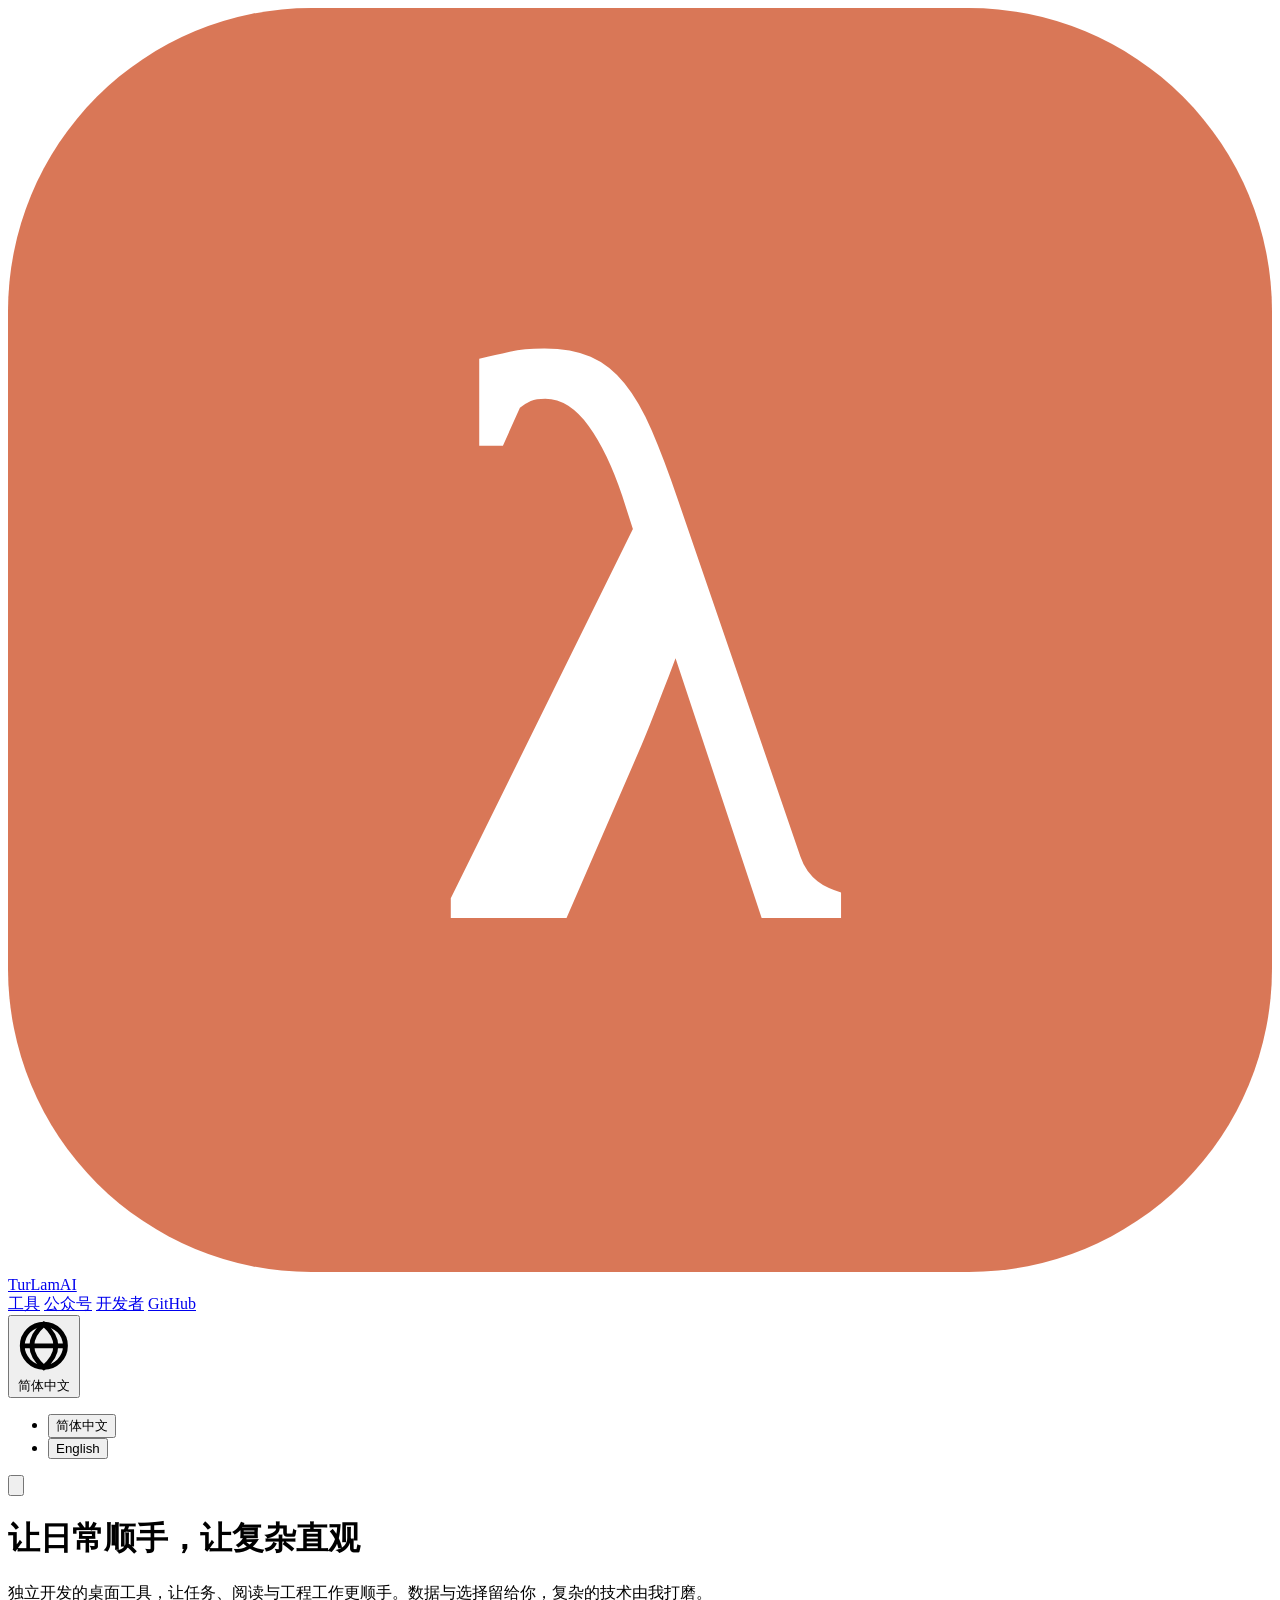
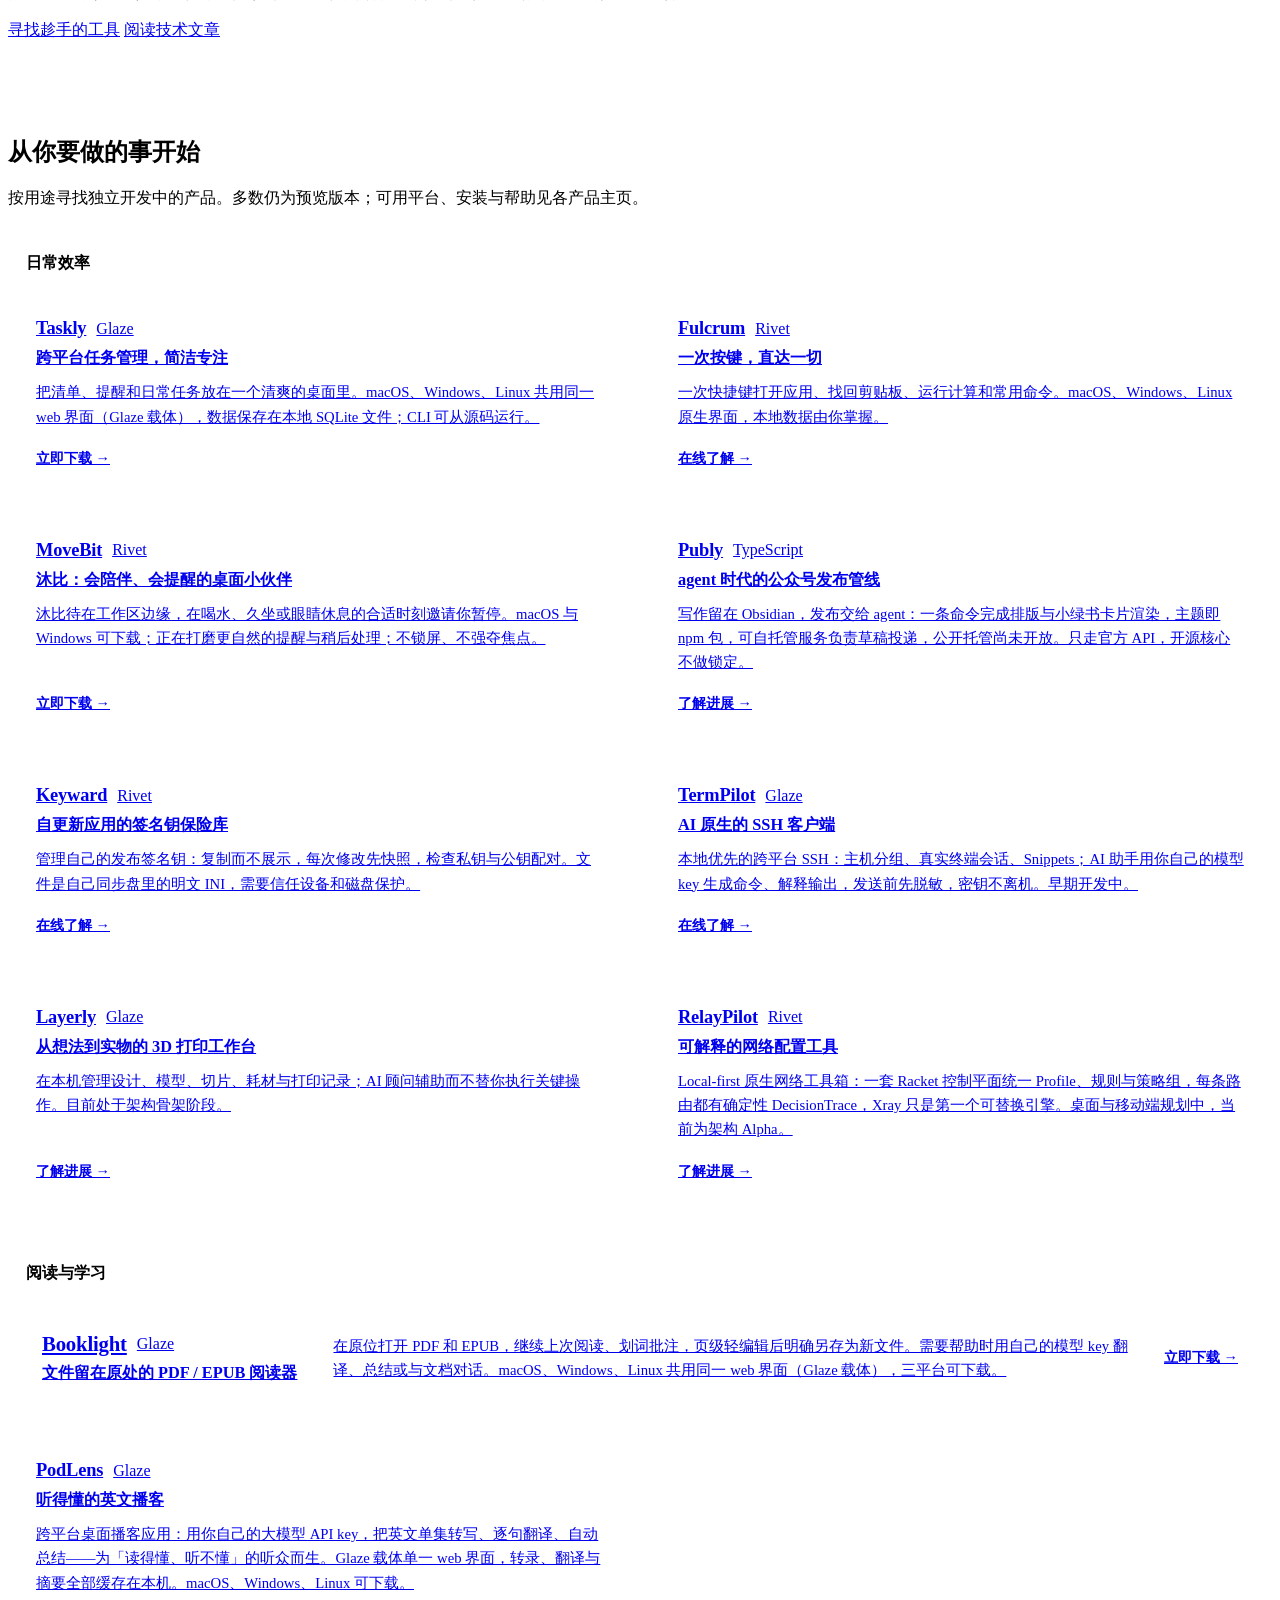
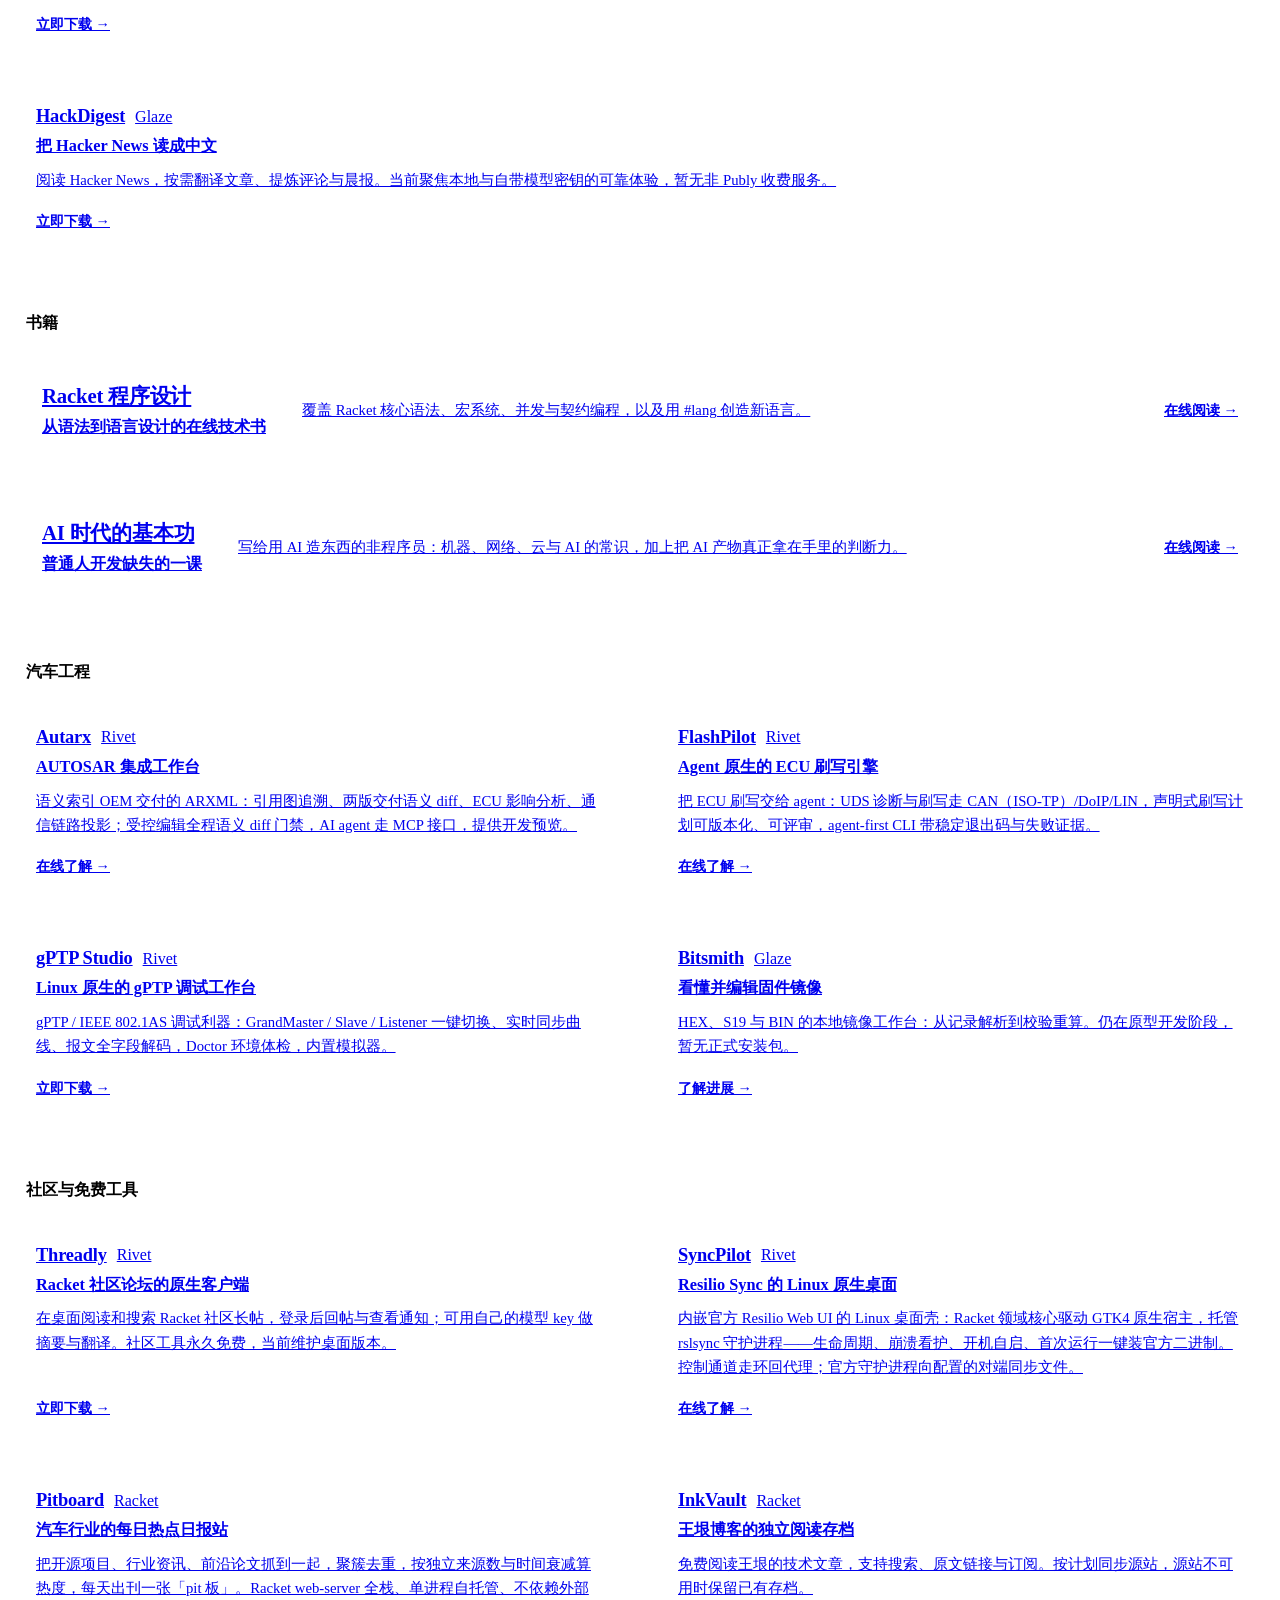
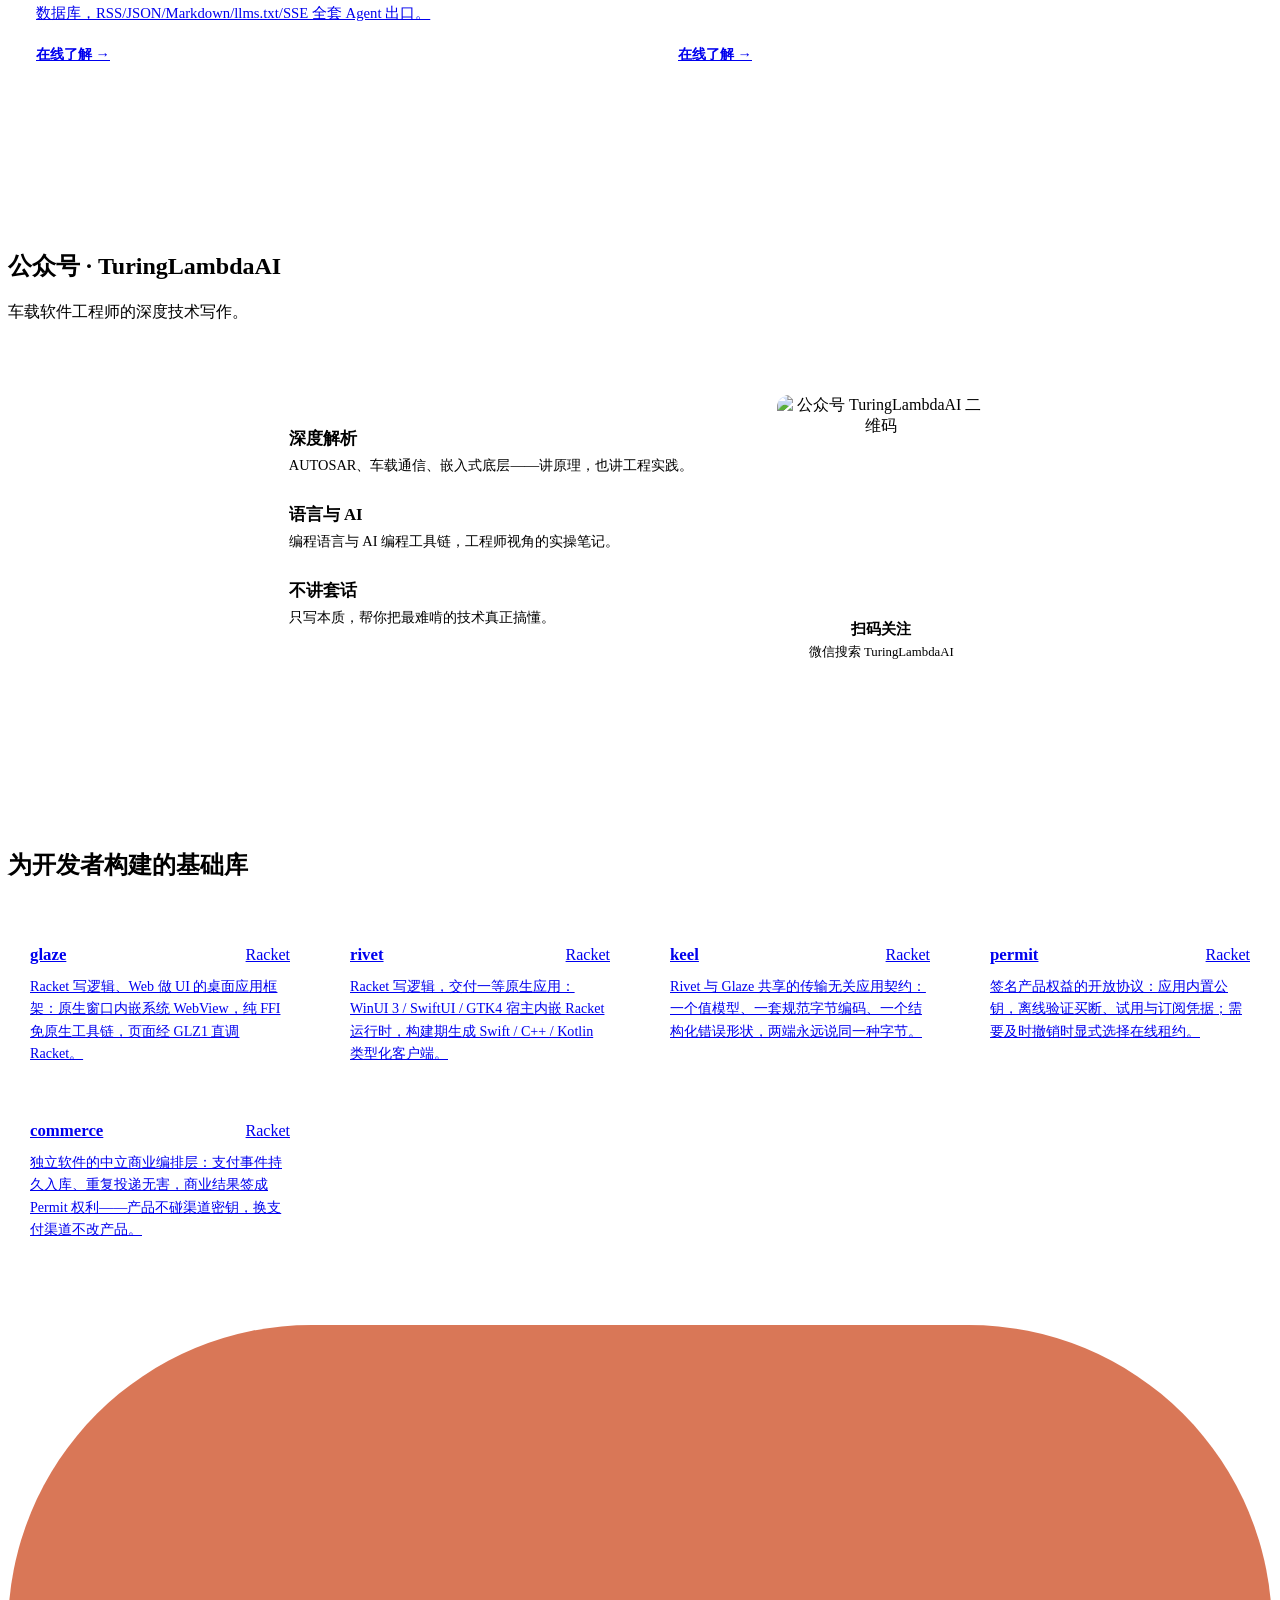
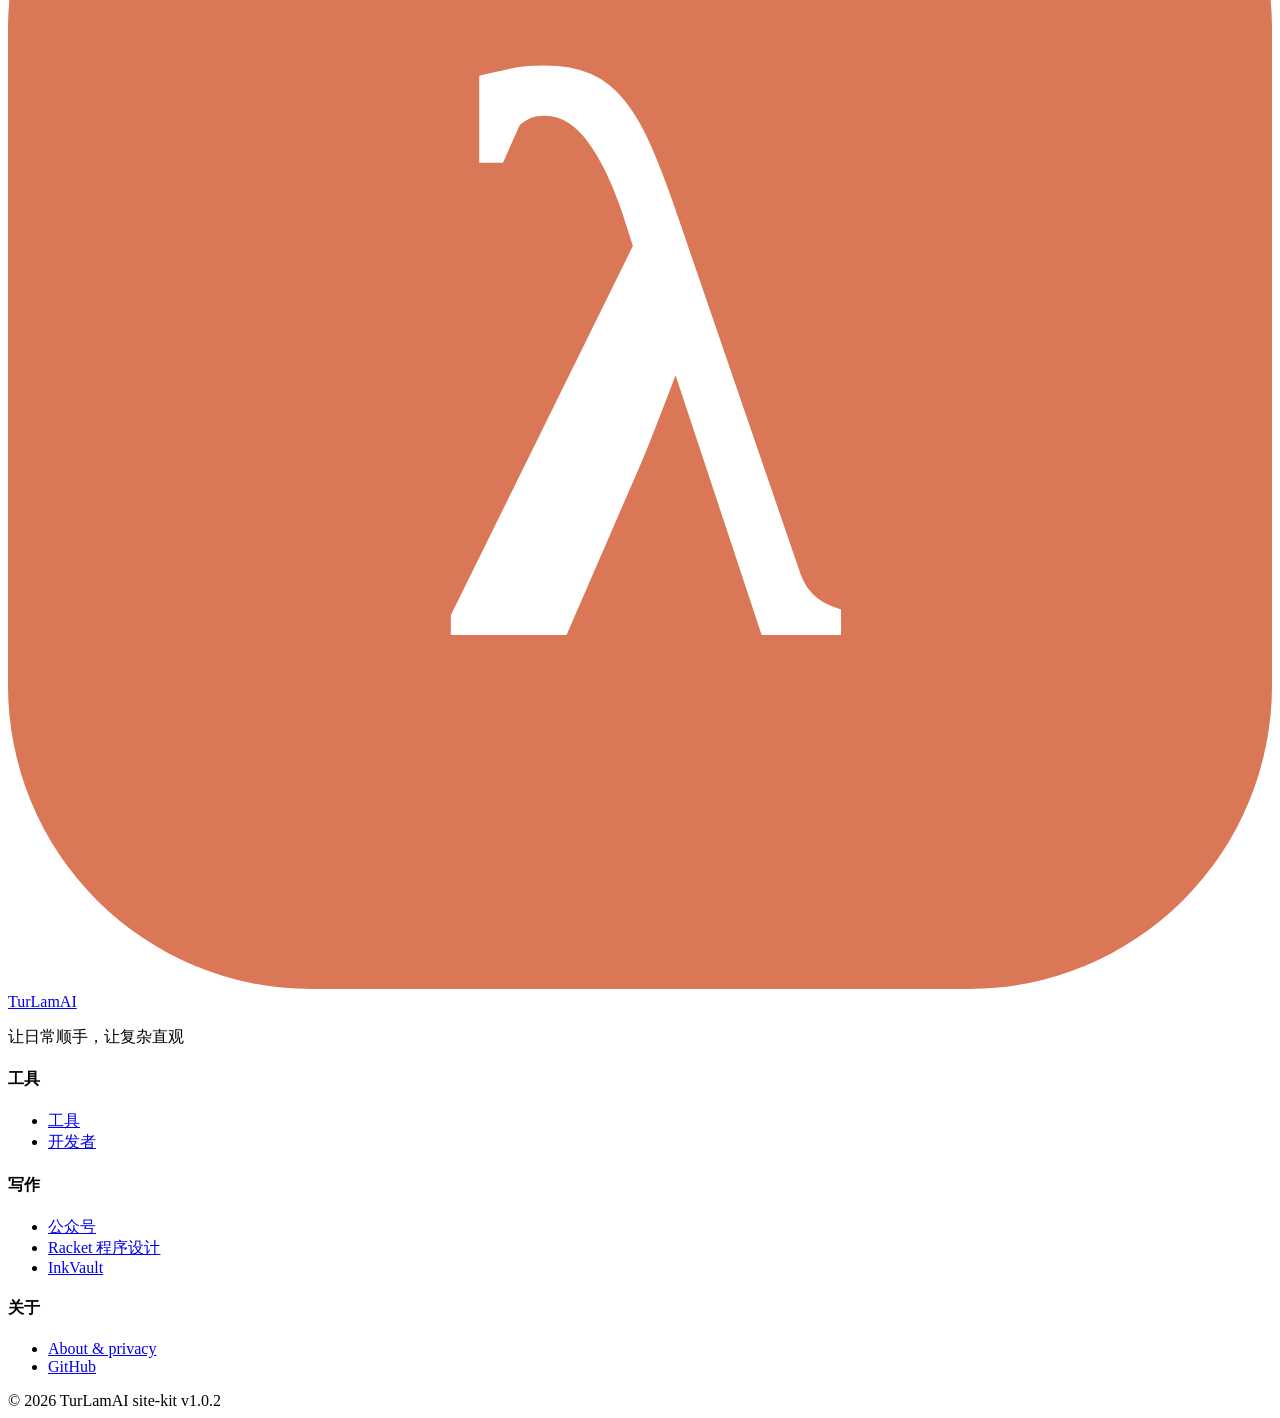
==== commit 8d9f1301: "feat: introduce InkVault archive brand on portal" ====
--- a/index.html
+++ b/index.html
@@ -320,11 +320,11 @@
                         </a>
                         <a href="https://yinwang.jrtx.site" class="product-card" target="_blank" rel="noopener">
                             <div class="product-name-row">
-                                <h3 class="product-name">Yinwang Blog Archive</h3>
+                                <h3 class="product-name">InkVault</h3>
                                 <span class="kit-chip">Racket</span>
                             </div>
-                            <p class="product-tagline" data-i18n="yw_tag">王垠博客的自动归档镜像</p>
-                            <p class="product-desc" data-i18n="yw_desc">每周自动增量抓取 yinwang.org 全部文章存为 Markdown：图片本地化、中文标题进 frontmatter；被删的文章靠 Git 历史永久保留，静态站全文可搜，GitHub Actions 全自动运行。</p>
+                            <p class="product-tagline" data-i18n="yw_tag">王垠博客的独立阅读存档</p>
+                            <p class="product-desc" data-i18n="yw_desc">免费阅读王垠的技术文章，支持搜索、原文链接与订阅。按计划同步源站，源站不可用时保留已有存档。</p>
                             <span class="product-cta" data-i18n="cta_online">在线了解 →</span>
                         </a>
                     </div>
@@ -439,7 +439,7 @@
                     <ul>
                         <li><a href="#wechat" data-i18n="nav_wechat">公众号</a></li>
                         <li><a href="https://racket.jrtx.site">Racket 程序设计</a></li>
-                        <li><a href="https://yinwang.jrtx.site">Yinwang Archive</a></li>
+                        <li><a href="https://yinwang.jrtx.site">InkVault</a></li>
                     </ul>
                 </div>
                 <div>
@@ -502,8 +502,8 @@
     "rk_desc": "覆盖 Racket 核心语法、宏系统、并发与契约编程，以及用 #lang 创造新语言。",
     "fd_tag": "普通人开发缺失的一课",
     "fd_desc": "写给用 AI 造东西的非程序员：机器、网络、云与 AI 的常识，加上把 AI 产物真正拿在手里的判断力。",
-    "yw_tag": "王垠博客的自动归档镜像",
-    "yw_desc": "每周自动增量抓取 yinwang.org 全部文章存为 Markdown：图片本地化、中文标题进 frontmatter；被删的文章靠 Git 历史永久保留，静态站全文可搜，GitHub Actions 全自动运行。",
+    "yw_tag": "王垠博客的独立阅读存档",
+    "yw_desc": "免费阅读王垠的技术文章，支持搜索、原文链接与订阅。按计划同步源站，源站不可用时保留已有存档。",
     "cta_read": "在线阅读 →",
     "oss_title": "为开发者构建的基础库",
     "oss_glaze": "Racket 写逻辑、Web 做 UI 的桌面应用框架：原生窗口内嵌系统 WebView，纯 FFI 免原生工具链，页面经 GLZ1 直调 Racket。",
@@ -584,8 +584,8 @@
     "rk_desc": "Racket core syntax, macros, concurrency & contracts, and building new languages with #lang.",
     "fd_tag": "The missing fundamentals for everyday builders",
     "fd_desc": "For non-programmers building with AI: machines, networks, the cloud, and the judgment to own what the machine wrote.",
-    "yw_tag": "An auto-archived mirror of Wang Yin's blog",
-    "yw_desc": "A weekly incremental crawl archives every yinwang.org post as Markdown — images localized, Chinese titles in frontmatter. Deleted posts live on in Git history; the static site is fully searchable, all via GitHub Actions.",
+    "yw_tag": "An independent archive of Wang Yin's blog",
+    "yw_desc": "Read Wang Yin’s technical writing for free, with search, original-source links and a feed. Scheduled synchronization preserves existing copies when the source is unavailable.",
     "cta_read": "Read online →",
     "oss_title": "For builders",
     "oss_glaze": "Desktop apps with Racket logic and a web UI: native windows hosting the system WebView, pure FFI with no native toolchain, the page calling Racket directly over GLZ1.",
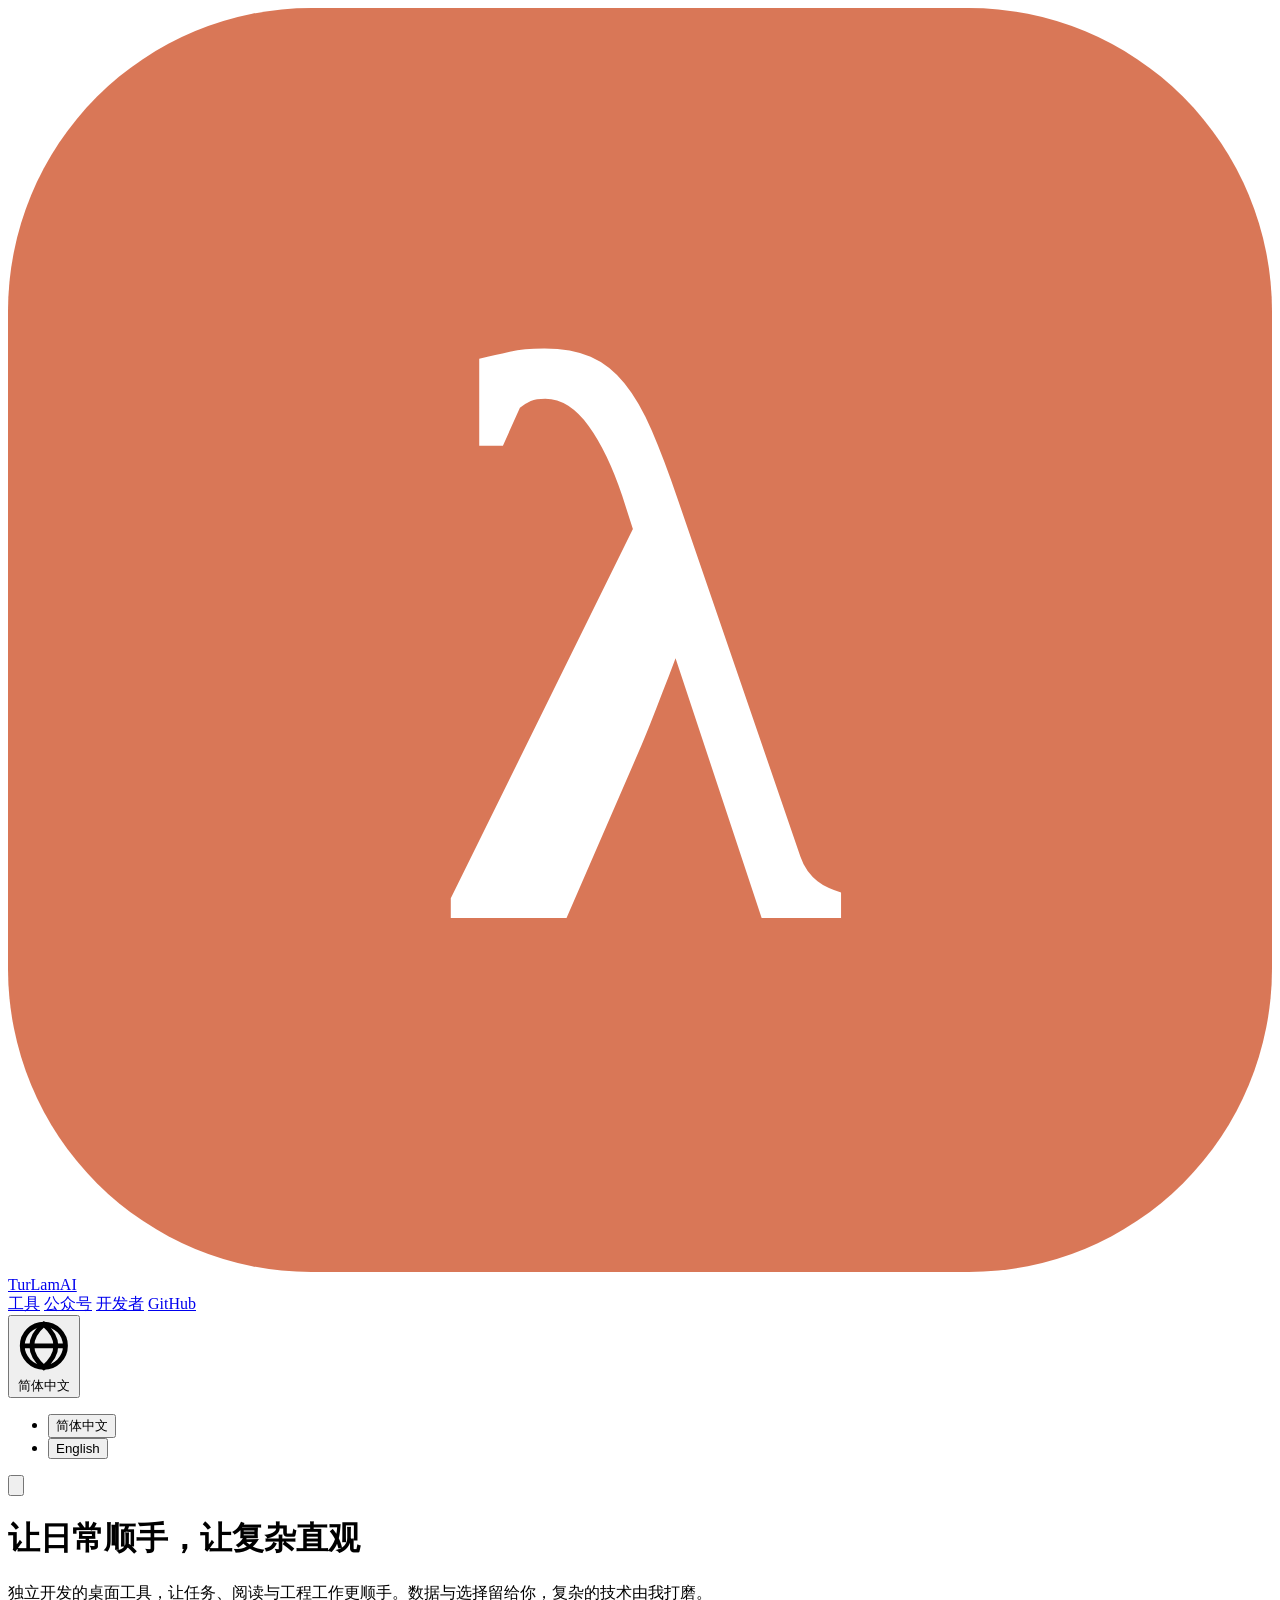
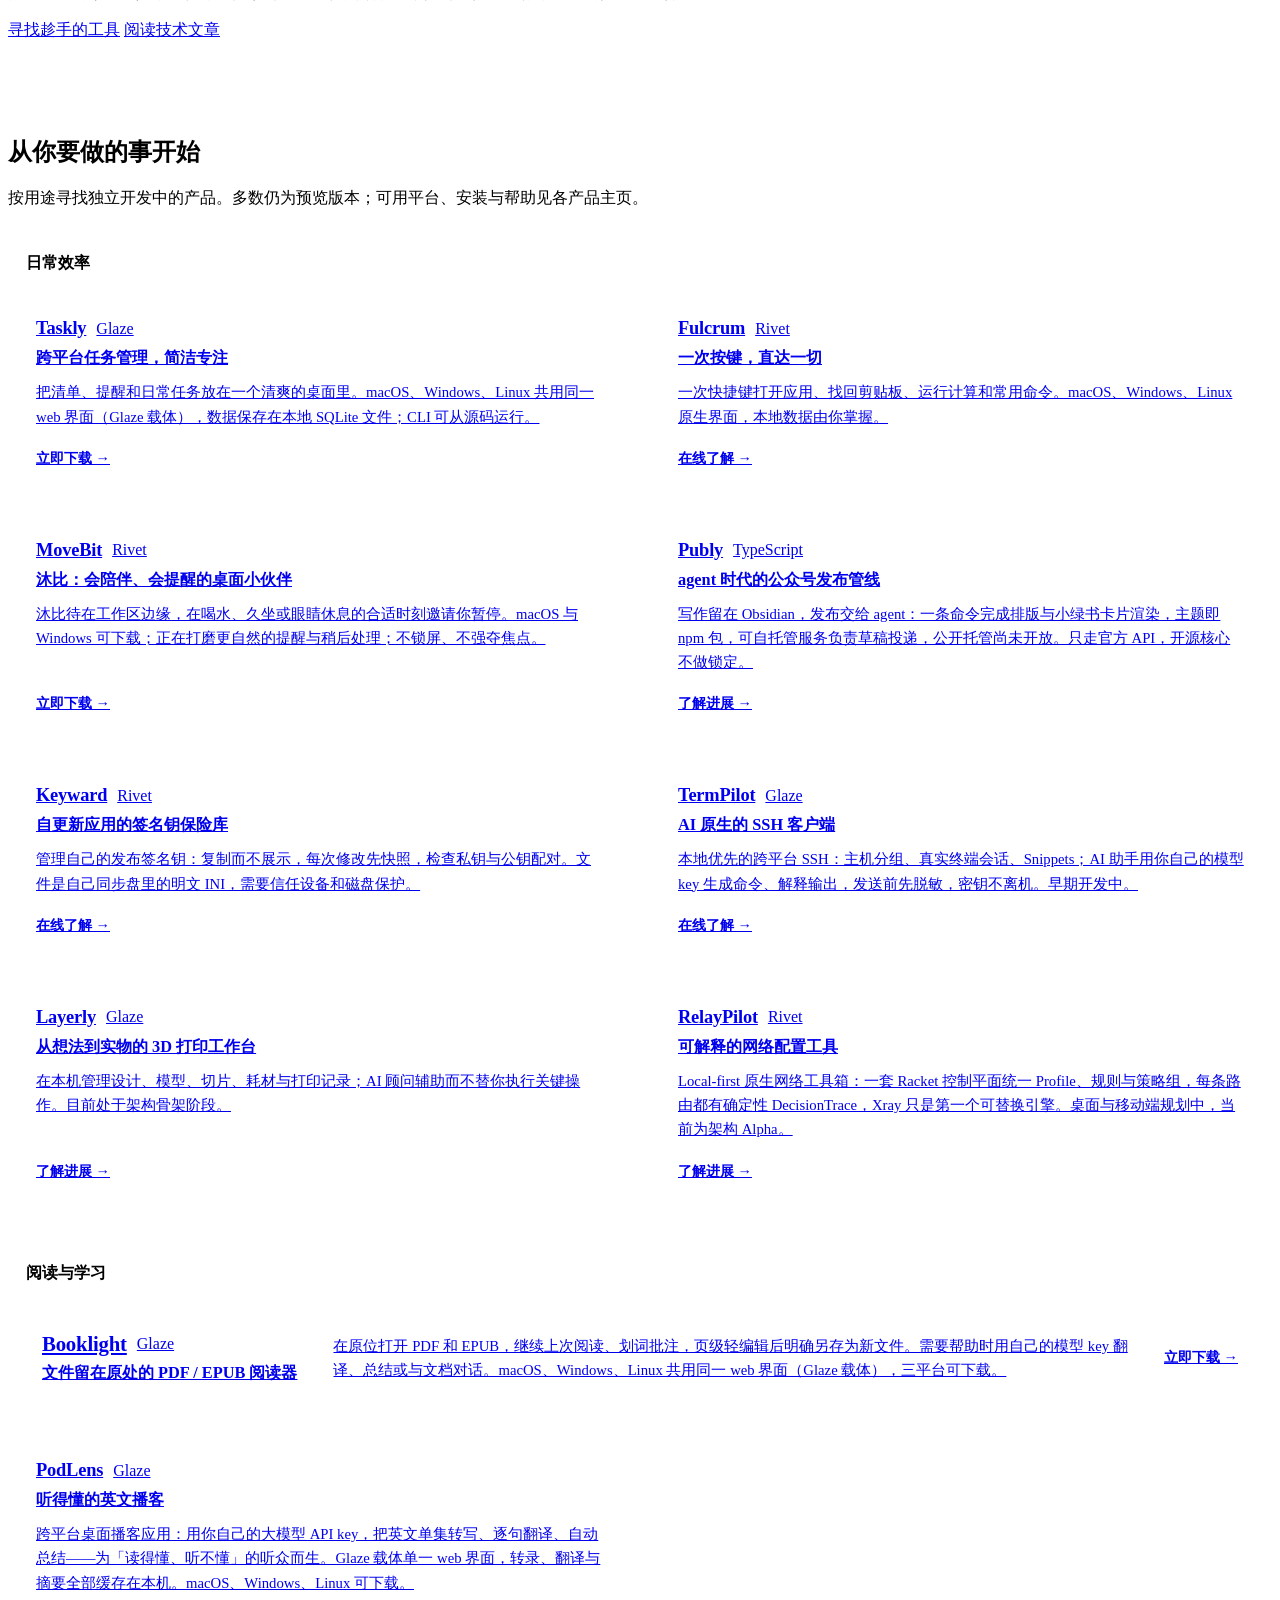
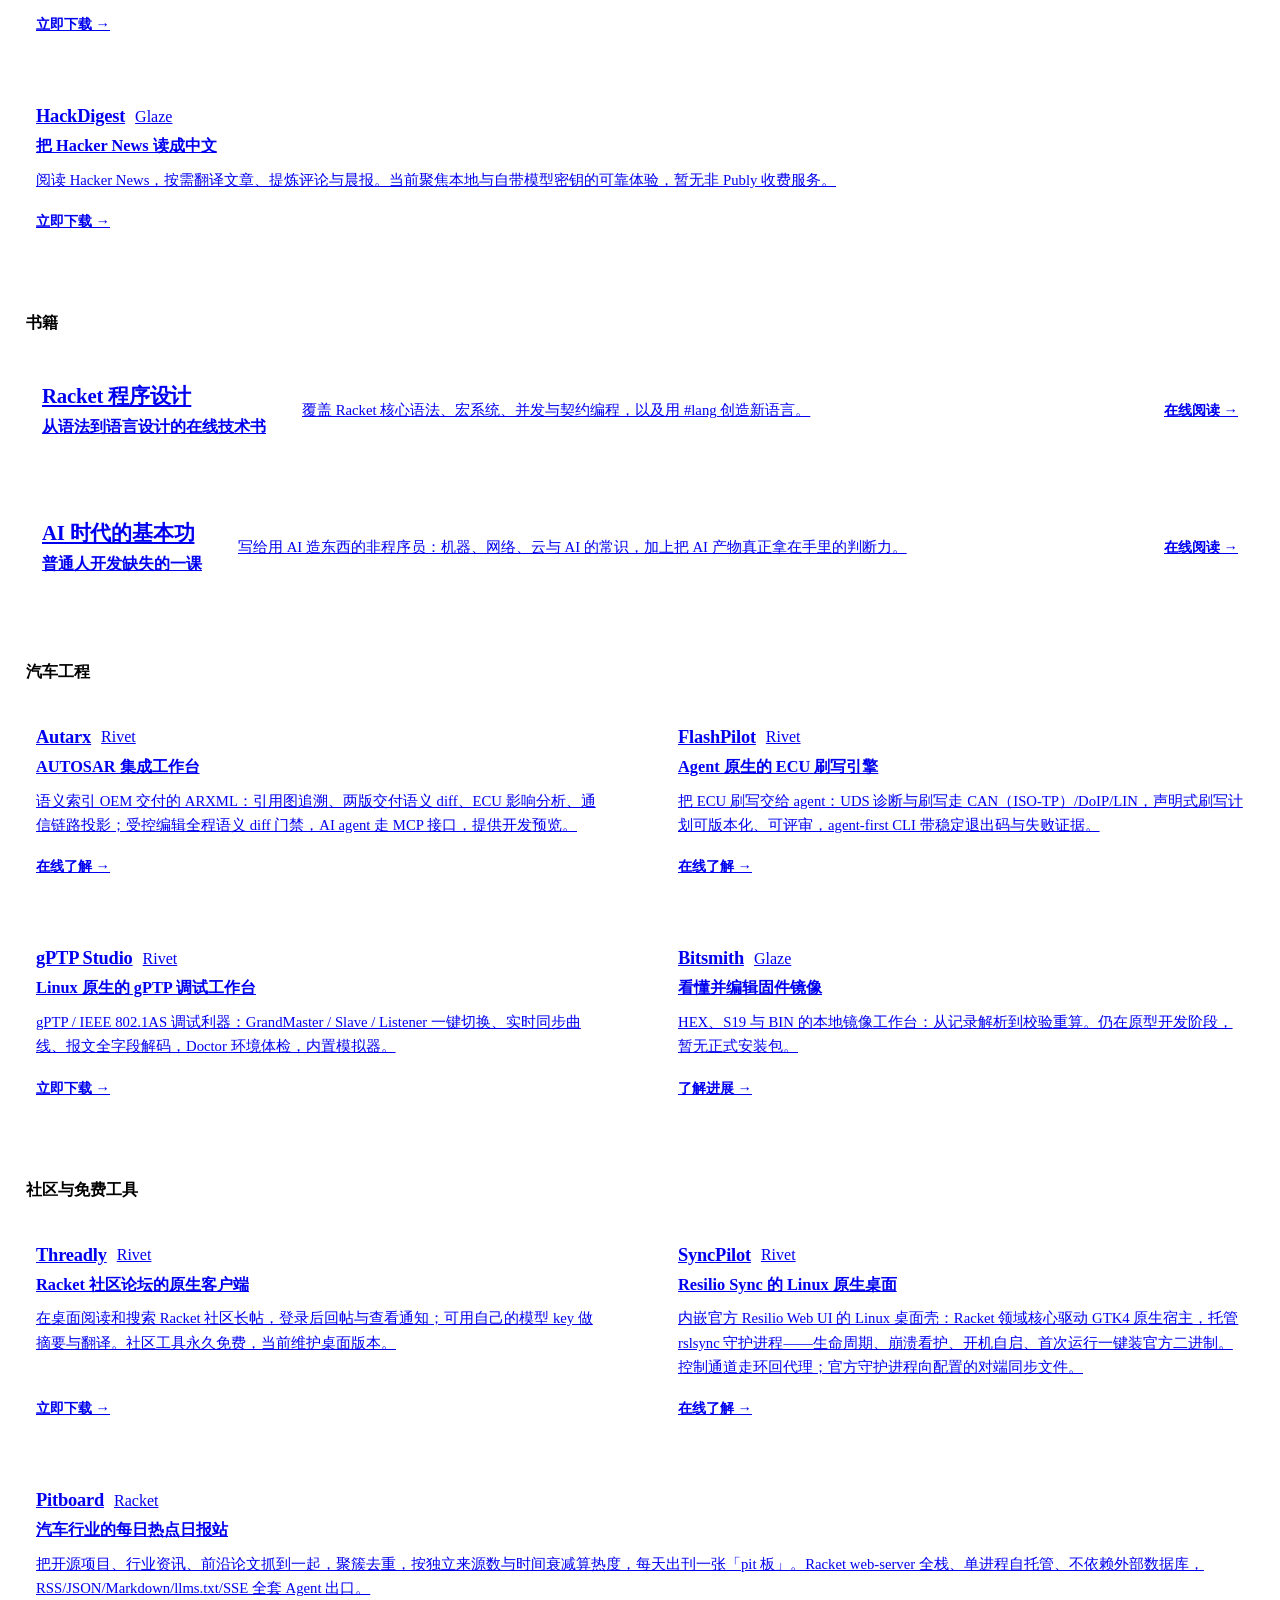
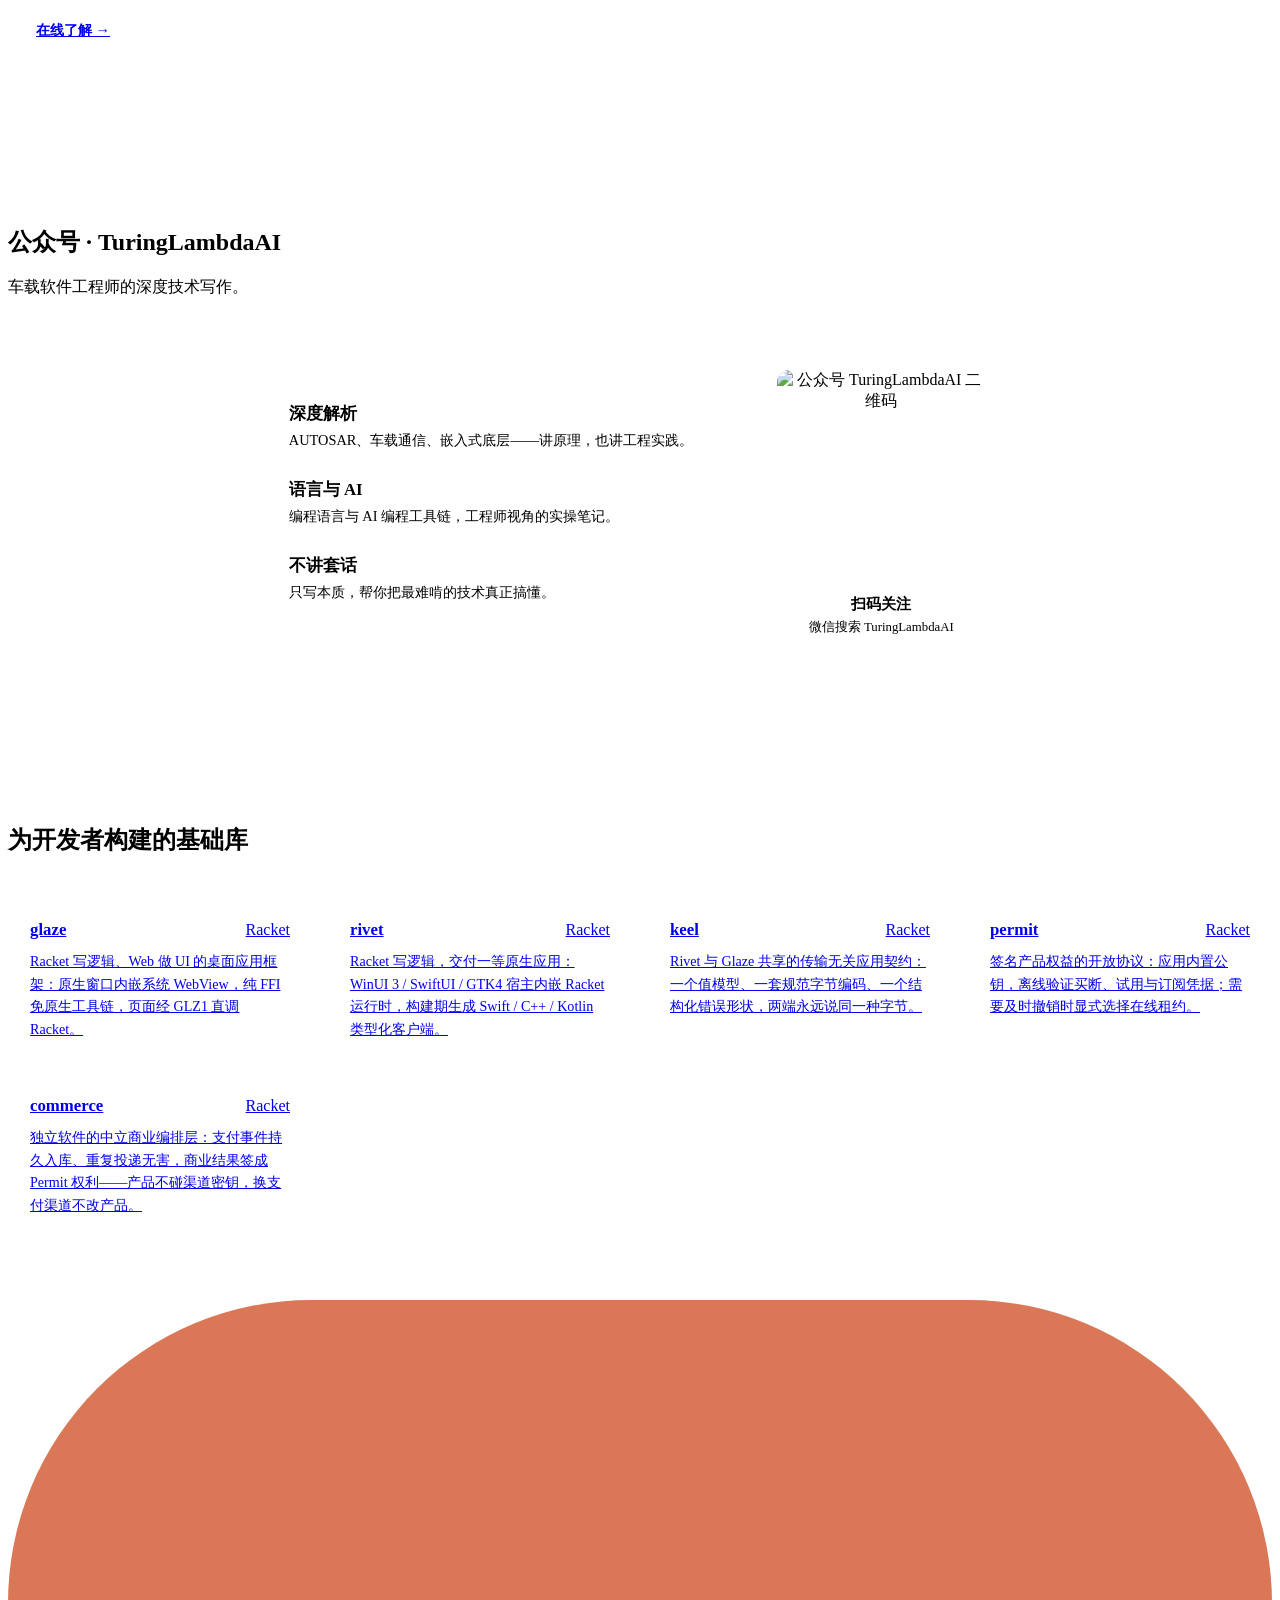
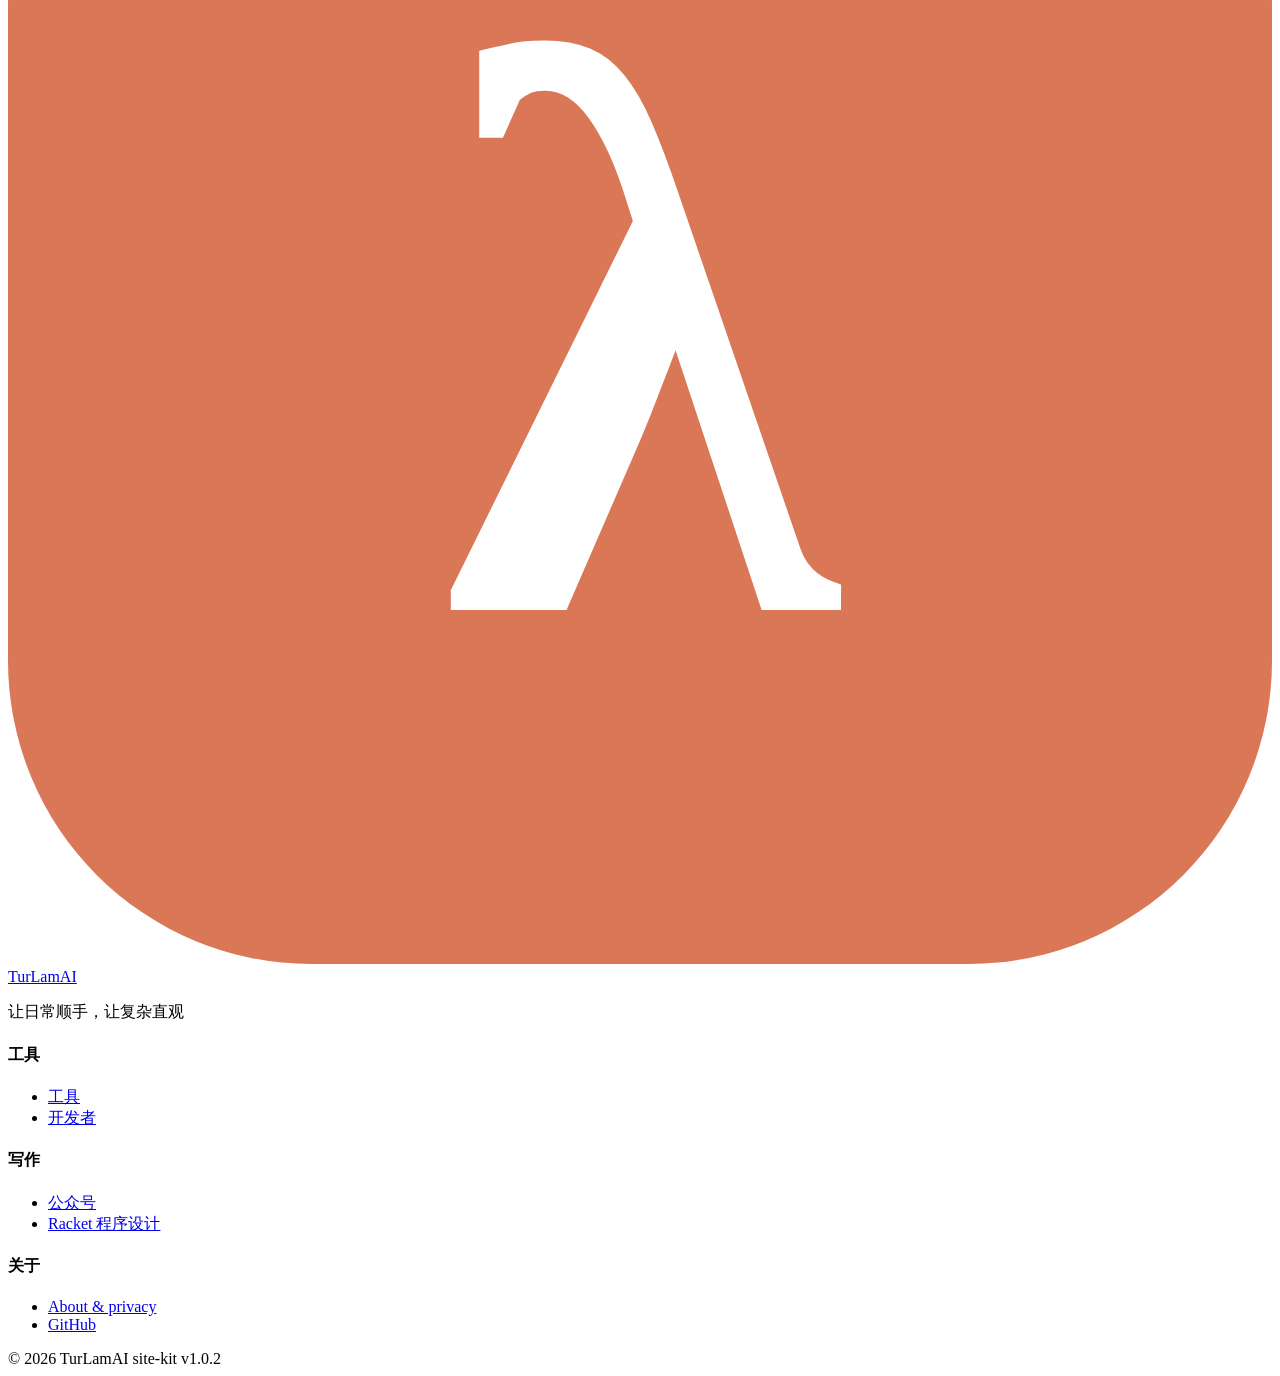
==== commit 0a128d30: "chore: retire InkVault from active product portfolio" ====
--- a/index.html
+++ b/index.html
@@ -318,15 +318,6 @@
                             <p class="product-desc" data-i18n="pb_desc">把开源项目、行业资讯、前沿论文抓到一起，聚簇去重，按独立来源数与时间衰减算热度，每天出刊一张「pit 板」。Racket web-server 全栈、单进程自托管、不依赖外部数据库，RSS/JSON/Markdown/llms.txt/SSE 全套 Agent 出口。</p>
                             <span class="product-cta" data-i18n="cta_online">在线了解 →</span>
                         </a>
-                        <a href="https://yinwang.jrtx.site" class="product-card" target="_blank" rel="noopener">
-                            <div class="product-name-row">
-                                <h3 class="product-name">InkVault</h3>
-                                <span class="kit-chip">Racket</span>
-                            </div>
-                            <p class="product-tagline" data-i18n="yw_tag">王垠博客的独立阅读存档</p>
-                            <p class="product-desc" data-i18n="yw_desc">免费阅读王垠的技术文章，支持搜索、原文链接与订阅。按计划同步源站，源站不可用时保留已有存档。</p>
-                            <span class="product-cta" data-i18n="cta_online">在线了解 →</span>
-                        </a>
                     </div>
                 </div>
             </div>
@@ -439,7 +430,6 @@
                     <ul>
                         <li><a href="#wechat" data-i18n="nav_wechat">公众号</a></li>
                         <li><a href="https://racket.jrtx.site">Racket 程序设计</a></li>
-                        <li><a href="https://yinwang.jrtx.site">InkVault</a></li>
                     </ul>
                 </div>
                 <div>
@@ -502,8 +492,6 @@
     "rk_desc": "覆盖 Racket 核心语法、宏系统、并发与契约编程，以及用 #lang 创造新语言。",
     "fd_tag": "普通人开发缺失的一课",
     "fd_desc": "写给用 AI 造东西的非程序员：机器、网络、云与 AI 的常识，加上把 AI 产物真正拿在手里的判断力。",
-    "yw_tag": "王垠博客的独立阅读存档",
-    "yw_desc": "免费阅读王垠的技术文章，支持搜索、原文链接与订阅。按计划同步源站，源站不可用时保留已有存档。",
     "cta_read": "在线阅读 →",
     "oss_title": "为开发者构建的基础库",
     "oss_glaze": "Racket 写逻辑、Web 做 UI 的桌面应用框架：原生窗口内嵌系统 WebView，纯 FFI 免原生工具链，页面经 GLZ1 直调 Racket。",
@@ -584,8 +572,6 @@
     "rk_desc": "Racket core syntax, macros, concurrency & contracts, and building new languages with #lang.",
     "fd_tag": "The missing fundamentals for everyday builders",
     "fd_desc": "For non-programmers building with AI: machines, networks, the cloud, and the judgment to own what the machine wrote.",
-    "yw_tag": "An independent archive of Wang Yin's blog",
-    "yw_desc": "Read Wang Yin’s technical writing for free, with search, original-source links and a feed. Scheduled synchronization preserves existing copies when the source is unavailable.",
     "cta_read": "Read online →",
     "oss_title": "For builders",
     "oss_glaze": "Desktop apps with Racket logic and a web UI: native windows hosting the system WebView, pure FFI with no native toolchain, the page calling Racket directly over GLZ1.",
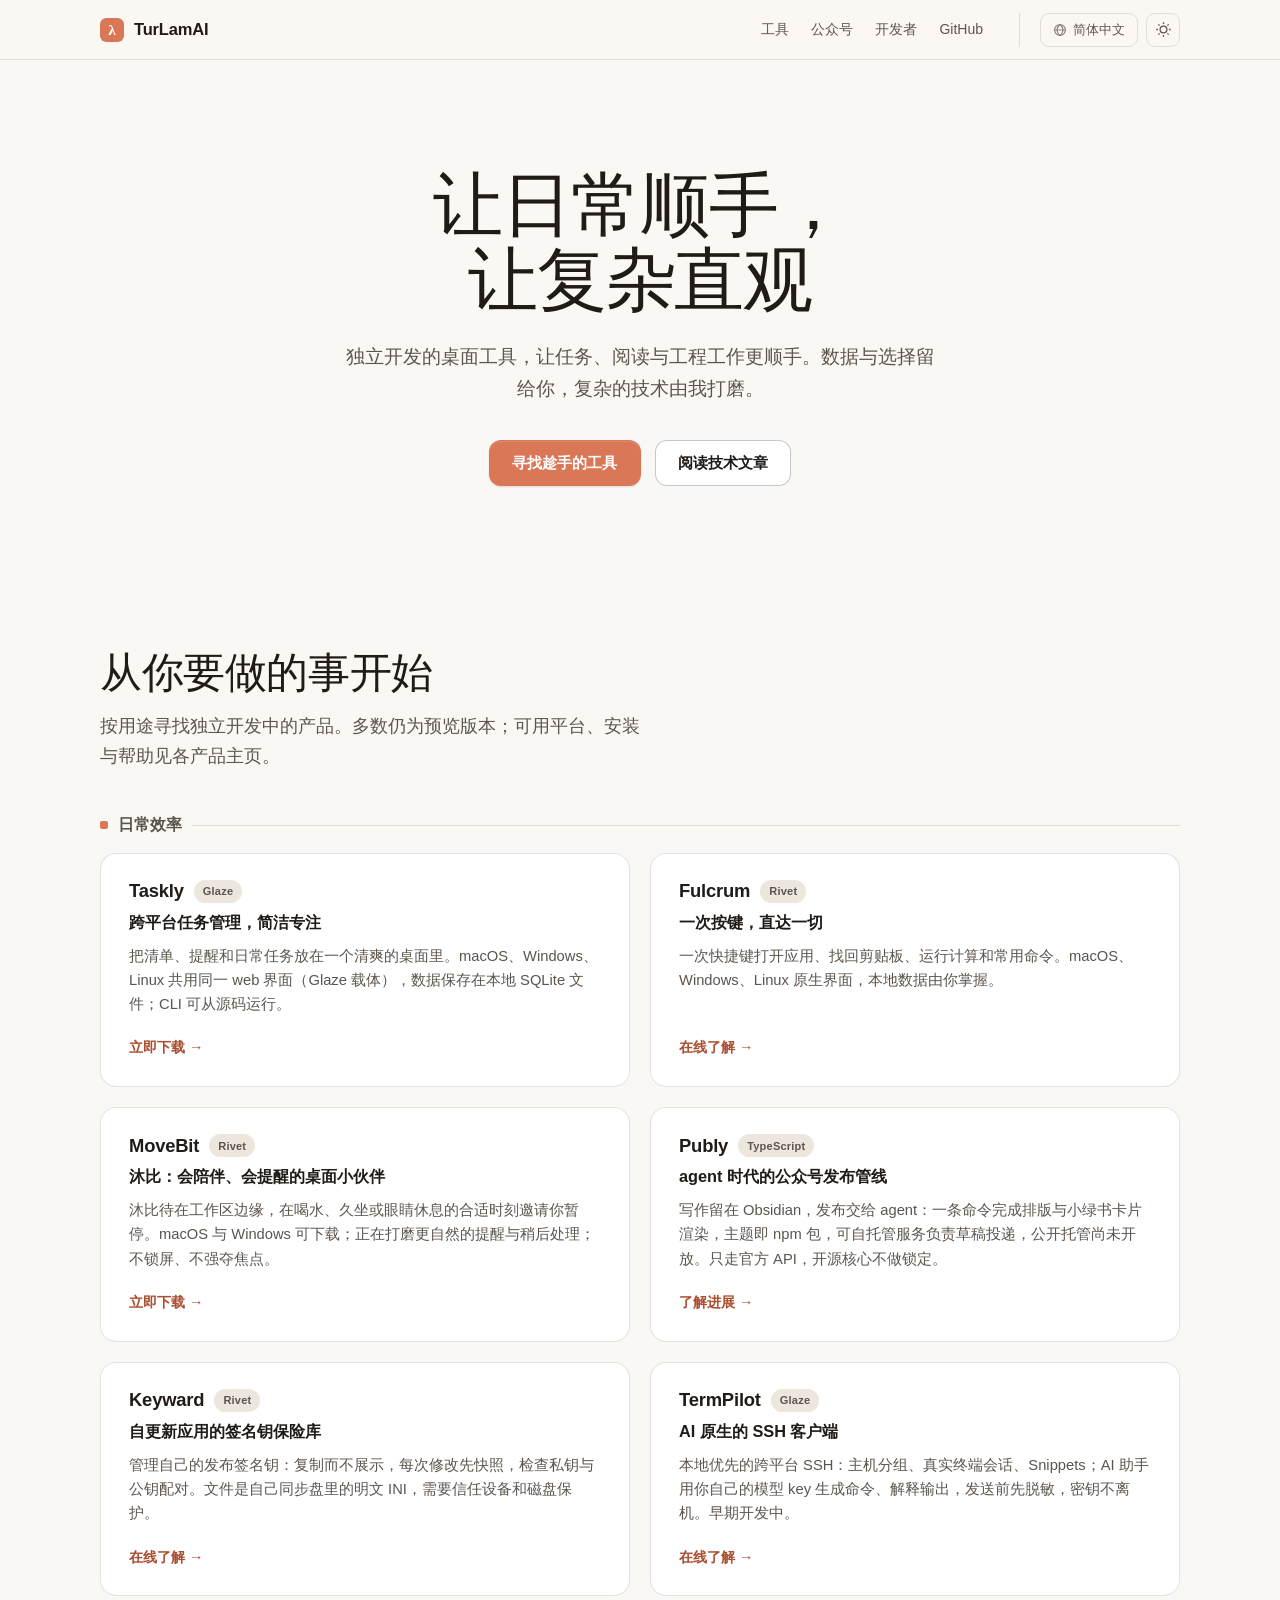
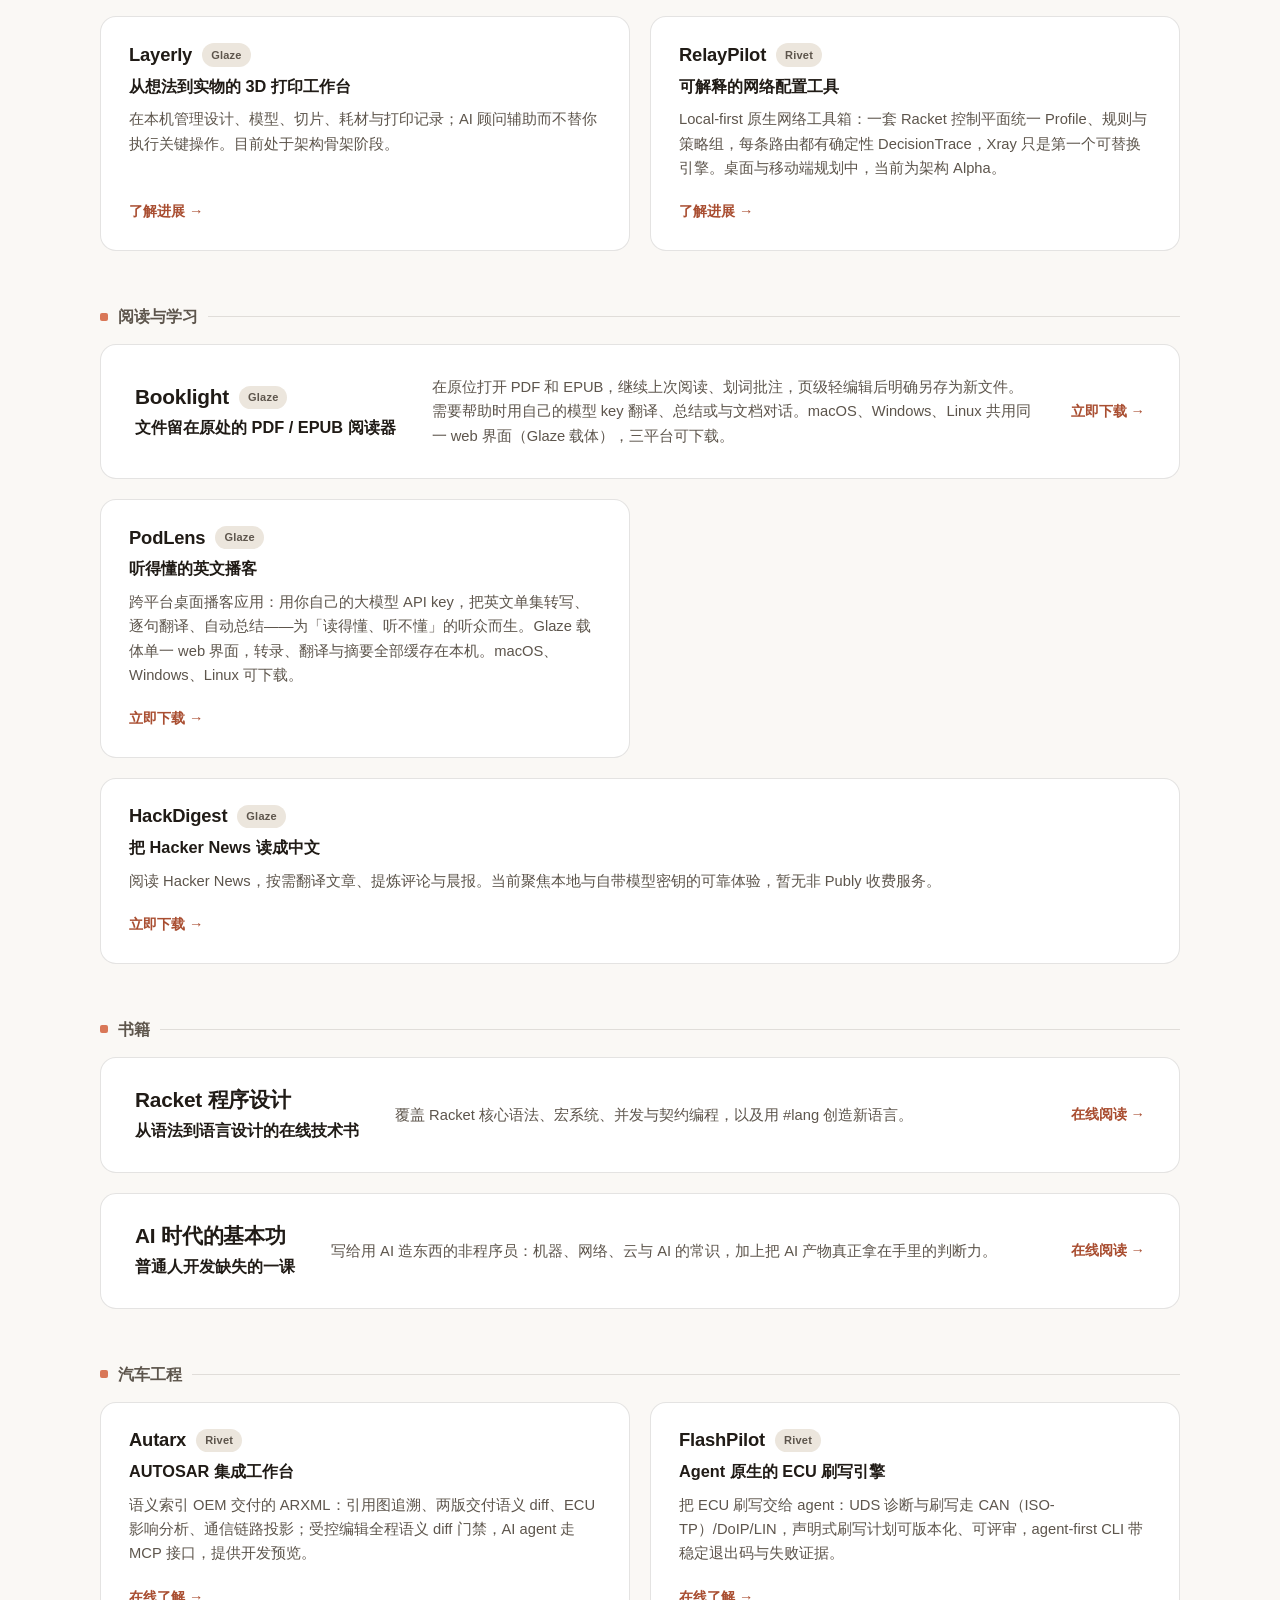
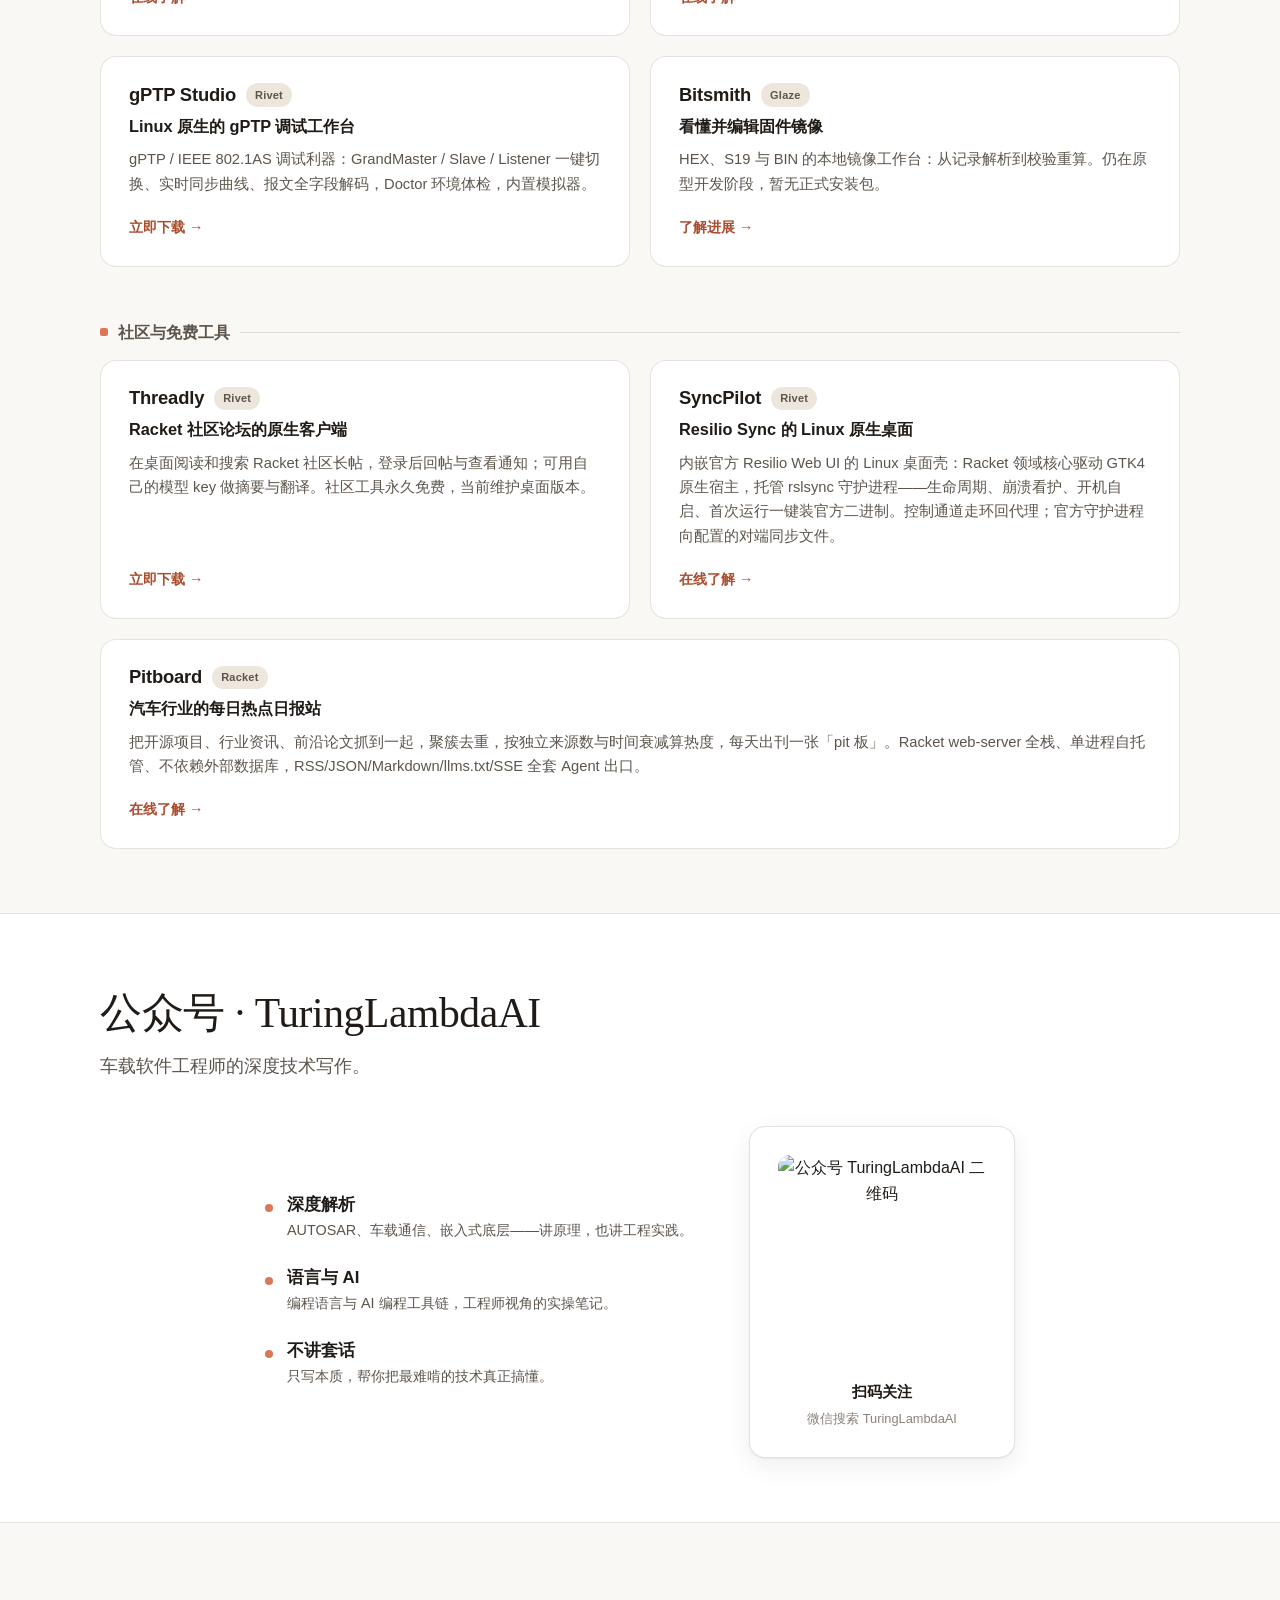
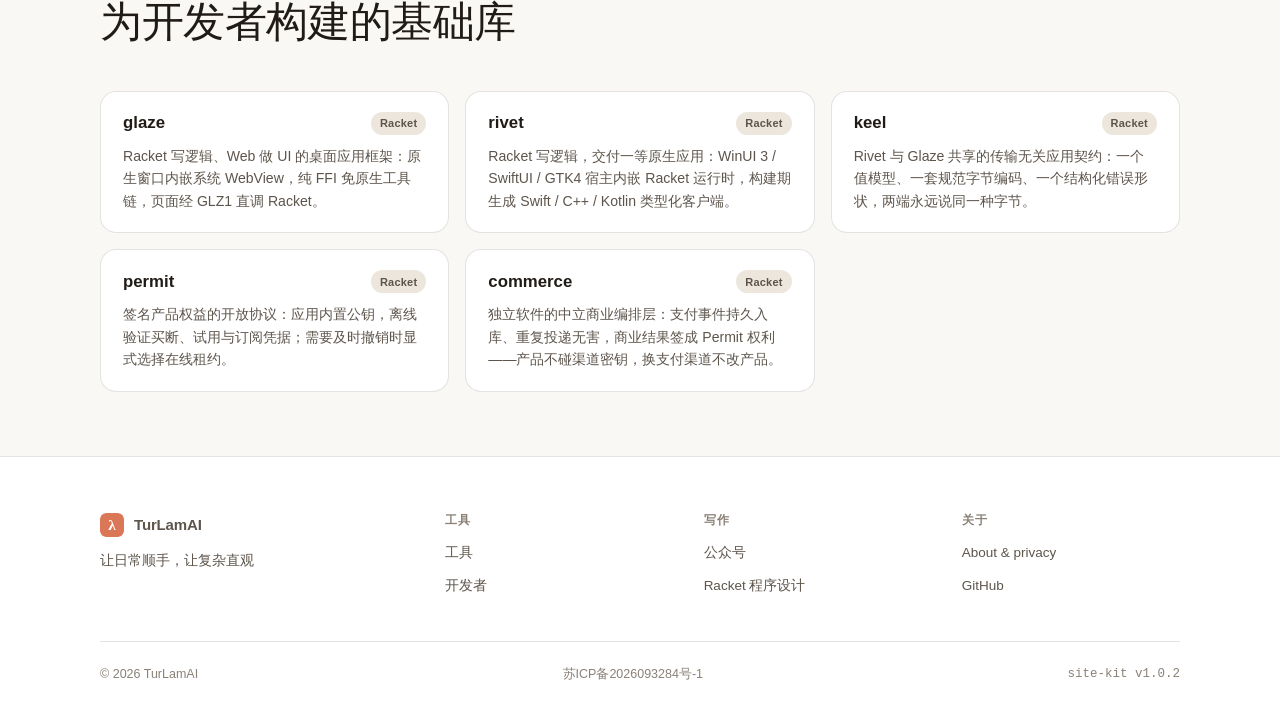
==== commit c407a257: "feat: add ICP filing number to site footer Su ICP bei 2026093284-1 linked to beian.miit.gov.cn, cent" ====
--- a/index.html
+++ b/index.html
@@ -442,6 +442,7 @@
             </div>
             <div class="kit-footer-bottom">
                 <span>© 2026 TurLamAI</span>
+                <a href="https://beian.miit.gov.cn/" target="_blank" rel="noopener">苏ICP备2026093284号-1</a>
                 <span class="kit-mono">site-kit v1.0.2</span>
             </div>
         </div>
--- a/family.css
+++ b/family.css
@@ -0,0 +1,735 @@
+/* site-kit v1.0.4 — generated from github.com/turlamai/site-kit; do not edit per-site. */
+/* ============================================================
+   site-kit family.css — jrtx.site family design system
+   Single source of truth: github.com/turlamai/site-kit
+   Version stamp is prepended by sync.sh; do not edit per-site.
+   ============================================================ */
+
+/* ---------- Tokens ---------- */
+:root {
+    /* Family accent: one terracotta for the whole family. */
+    --kit-accent: #D97757;
+    --kit-accent-hover: #C25F3D;
+    --kit-accent-strong: #A94E31;
+    --kit-accent-soft: rgba(217, 119, 87, 0.12);
+    --kit-accent-soft-strong: rgba(217, 119, 87, 0.22);
+    --kit-on-accent: #FFFFFF;
+
+    /* Warm neutrals, light theme (html[data-theme="light"] is the default). */
+    --kit-bg: #FAF8F5;
+    --kit-bg-elevated: #FFFFFF;
+    --kit-surface: #F3EFE9;
+    --kit-surface-2: #ECE6DD;
+    --kit-text: #201B16;
+    --kit-text-2: #5D554C;
+    --kit-text-3: #8A8177;
+    --kit-border: rgba(32, 27, 22, 0.12);
+    --kit-border-strong: rgba(32, 27, 22, 0.24);
+    --kit-shadow: 0 1px 2px rgba(32, 27, 22, 0.05), 0 8px 24px rgba(32, 27, 22, 0.07);
+    --kit-shadow-lift: 0 2px 4px rgba(32, 27, 22, 0.06), 0 16px 40px rgba(32, 27, 22, 0.12);
+
+    --kit-font-display: "Newsreader", "Songti SC", "Noto Serif SC", Georgia, serif;
+    --kit-font-sans: "Inter", -apple-system, BlinkMacSystemFont, "Segoe UI",
+        "PingFang SC", "Hiragino Sans GB", "Microsoft YaHei", "Noto Sans CJK SC", sans-serif;
+    --kit-font-mono: ui-monospace, "SF Mono", "Cascadia Code", "JetBrains Mono",
+        Consolas, "Liberation Mono", monospace;
+
+    --kit-radius-s: 8px;
+    --kit-radius-m: 12px;
+    --kit-radius-l: 16px;
+    --kit-nav-height: 60px;
+    --kit-content-width: 1080px;
+    --kit-prose-width: 720px;
+}
+
+html[data-theme="dark"] {
+    --kit-accent: #E08A6B;
+    --kit-accent-hover: #E89E82;
+    --kit-accent-strong: #D97757;
+    --kit-accent-soft: rgba(224, 138, 107, 0.14);
+    --kit-accent-soft-strong: rgba(224, 138, 107, 0.26);
+    --kit-on-accent: #1D120C;
+
+    --kit-bg: #16120F;
+    --kit-bg-elevated: #1F1A16;
+    --kit-surface: #262019;
+    --kit-surface-2: #2E2721;
+    --kit-text: #F1ECE5;
+    --kit-text-2: #A89F93;
+    --kit-text-3: #7A7166;
+    --kit-border: rgba(241, 236, 229, 0.13);
+    --kit-border-strong: rgba(241, 236, 229, 0.26);
+    --kit-shadow: 0 1px 2px rgba(0, 0, 0, 0.4), 0 8px 24px rgba(0, 0, 0, 0.35);
+    --kit-shadow-lift: 0 2px 4px rgba(0, 0, 0, 0.4), 0 16px 40px rgba(0, 0, 0, 0.5);
+}
+
+/* ---------- Reset & base ---------- */
+*, *::before, *::after { box-sizing: border-box; }
+
+/* Component display declarations (kit-btn etc.) beat the UA [hidden] rule;
+   language blocks and other hidden content rely on this staying absolute. */
+[hidden] { display: none !important; }
+
+html {
+    -webkit-text-size-adjust: 100%;
+    scroll-behavior: smooth;
+    scroll-padding-top: calc(var(--kit-nav-height) + 16px);
+}
+
+body {
+    margin: 0;
+    font-family: var(--kit-font-sans);
+    font-size: 16px;
+    line-height: 1.65;
+    color: var(--kit-text);
+    background: var(--kit-bg);
+    -webkit-font-smoothing: antialiased;
+    text-rendering: optimizeLegibility;
+}
+
+/* Family-wide link policy: never the browser-default blue underline.
+   Inline links inherit text color and gain an accent underline on hover;
+   navigation and button links are styled by their components. */
+a {
+    color: inherit;
+    text-decoration: none;
+    transition: color 0.15s ease;
+}
+a:hover { color: var(--kit-accent); }
+.prose a, .kit-rich a {
+    color: var(--kit-accent-strong);
+    text-decoration: underline;
+    text-decoration-color: var(--kit-accent-soft-strong);
+    text-underline-offset: 3px;
+    text-decoration-thickness: 1.5px;
+}
+.prose a:hover, .kit-rich a:hover { text-decoration-color: currentColor; }
+
+img, svg, video { max-width: 100%; height: auto; display: block; }
+
+h1, h2, h3, h4 { margin: 0; font-weight: 600; line-height: 1.2; }
+p { margin: 0; }
+
+code, pre, kbd {
+    font-family: var(--kit-font-mono);
+    font-size: 0.92em;
+}
+
+pre {
+    background: var(--kit-surface);
+    border: 1px solid var(--kit-border);
+    border-radius: var(--kit-radius-m);
+    padding: 16px 20px;
+    overflow-x: auto;
+    line-height: 1.55;
+}
+pre code { background: none; padding: 0; font-size: 1em; }
+code {
+    background: var(--kit-surface);
+    border-radius: 5px;
+    padding: 0.15em 0.4em;
+}
+
+::selection { background: var(--kit-accent-soft-strong); }
+
+:focus-visible {
+    outline: 2px solid var(--kit-accent);
+    outline-offset: 2px;
+    border-radius: 4px;
+}
+
+@media (prefers-reduced-motion: reduce) {
+    html { scroll-behavior: auto; }
+    *, *::before, *::after {
+        animation-duration: 0.01ms !important;
+        transition-duration: 0.01ms !important;
+    }
+}
+
+/* ---------- Layout primitives ---------- */
+.kit-container {
+    width: min(var(--kit-content-width), 100% - 48px);
+    margin-inline: auto;
+}
+
+.kit-section { padding: 96px 0; }
+.kit-section--tight { padding: 64px 0; }
+@media (max-width: 720px) {
+    .kit-section { padding: 64px 0; }
+    .kit-section--tight { padding: 48px 0; }
+}
+
+.kit-section--alt {
+    background: var(--kit-bg-elevated);
+    border-block: 1px solid var(--kit-border);
+}
+
+/* Section header: eyebrow + display title + lead */
+.kit-kicker {
+    display: block;
+    font-size: 12.5px;
+    font-weight: 600;
+    letter-spacing: 0.09em;
+    text-transform: uppercase;
+    color: var(--kit-accent-strong);
+    margin-bottom: 14px;
+}
+html[data-theme="dark"] .kit-kicker { color: var(--kit-accent); }
+
+.kit-h2 {
+    font-family: var(--kit-font-display);
+    font-size: clamp(1.9rem, 3.6vw, 2.6rem);
+    font-weight: 500;
+    letter-spacing: -0.01em;
+    line-height: 1.15;
+    max-width: 22ch;
+}
+
+.kit-lead {
+    margin-top: 18px;
+    font-size: 17.5px;
+    line-height: 1.7;
+    color: var(--kit-text-2);
+    max-width: 56ch;
+}
+
+/* ---------- Navigation ---------- */
+.kit-nav {
+    position: sticky;
+    top: 0;
+    z-index: 50;
+    height: var(--kit-nav-height);
+    background: color-mix(in srgb, var(--kit-bg) 82%, transparent);
+    -webkit-backdrop-filter: saturate(1.4) blur(14px);
+    backdrop-filter: saturate(1.4) blur(14px);
+    border-bottom: 1px solid var(--kit-border);
+}
+.kit-nav-inner {
+    height: 100%;
+    display: flex;
+    align-items: center;
+    gap: 28px;
+}
+.kit-brand {
+    display: flex;
+    align-items: center;
+    gap: 10px;
+    font-weight: 650;
+    font-size: 16.5px;
+    letter-spacing: -0.01em;
+    color: var(--kit-text);
+}
+.kit-brand:hover { color: var(--kit-text); }
+.kit-brand-mark {
+    width: 24px;
+    height: 24px;
+    border-radius: 6px;
+    flex: none;
+}
+.kit-nav-links {
+    display: flex;
+    align-items: center;
+    gap: 22px;
+    margin-left: auto;
+}
+.kit-nav-links a {
+    font-size: 14px;
+    font-weight: 500;
+    color: var(--kit-text-2);
+}
+.kit-nav-links a:hover { color: var(--kit-text); }
+
+.kit-nav-actions {
+    display: flex;
+    align-items: center;
+    gap: 8px;
+    margin-left: 8px;
+    padding-left: 20px;
+    border-left: 1px solid var(--kit-border);
+}
+
+/* Nav links fold below 860px: the full desktop nav (brand + links + actions)
+   does not fit tablet widths, and 760px left a gap where wide navs overflowed. */
+@media (max-width: 860px) {
+    .kit-nav-links { display: none; }
+}
+@media (max-width: 760px) {
+    .kit-nav-actions { margin-left: auto; padding-left: 0; border-left: none; }
+}
+
+/* Icon buttons in nav (theme toggle, GitHub) */
+.kit-icon-btn {
+    display: inline-flex;
+    align-items: center;
+    justify-content: center;
+    width: 34px;
+    height: 34px;
+    border: 1px solid var(--kit-border);
+    border-radius: 9px;
+    background: transparent;
+    color: var(--kit-text-2);
+    cursor: pointer;
+    transition: color 0.15s ease, border-color 0.15s ease, background 0.15s ease;
+}
+.kit-icon-btn:hover {
+    color: var(--kit-text);
+    border-color: var(--kit-border-strong);
+    background: var(--kit-surface);
+}
+.kit-icon-btn svg { width: 17px; height: 17px; }
+
+/* ---------- Language dropdown ---------- */
+.kit-lang { position: relative; }
+.kit-lang-btn {
+    display: inline-flex;
+    align-items: center;
+    gap: 6px;
+    height: 34px;
+    padding: 0 12px;
+    border: 1px solid var(--kit-border);
+    border-radius: 9px;
+    background: transparent;
+    color: var(--kit-text-2);
+    font-family: inherit;
+    font-size: 13px;
+    font-weight: 500;
+    cursor: pointer;
+    transition: color 0.15s ease, border-color 0.15s ease, background 0.15s ease;
+}
+.kit-lang-btn:hover {
+    color: var(--kit-text);
+    border-color: var(--kit-border-strong);
+    background: var(--kit-surface);
+}
+.kit-lang-btn svg { width: 14px; height: 14px; opacity: 0.7; }
+
+.kit-lang-menu {
+    position: absolute;
+    top: calc(100% + 6px);
+    right: 0;
+    min-width: 140px;
+    margin: 0;
+    padding: 6px;
+    list-style: none;
+    background: var(--kit-bg-elevated);
+    border: 1px solid var(--kit-border);
+    border-radius: var(--kit-radius-m);
+    box-shadow: var(--kit-shadow-lift);
+    display: none;
+}
+.kit-lang.kit-open .kit-lang-menu { display: block; }
+.kit-lang-menu button {
+    display: flex;
+    align-items: center;
+    justify-content: space-between;
+    gap: 12px;
+    width: 100%;
+    padding: 8px 12px;
+    border: 0;
+    border-radius: 8px;
+    background: transparent;
+    color: var(--kit-text);
+    font-family: inherit;
+    font-size: 13.5px;
+    cursor: pointer;
+}
+.kit-lang-menu button:hover { background: var(--kit-surface); }
+.kit-lang-menu button[aria-current="true"] { color: var(--kit-accent-strong); font-weight: 600; }
+html[data-theme="dark"] .kit-lang-menu button[aria-current="true"] { color: var(--kit-accent); }
+.kit-lang-menu button[aria-current="true"]::after { content: "✓"; font-size: 12px; }
+
+/* ---------- Buttons ---------- */
+.kit-btn {
+    display: inline-flex;
+    align-items: center;
+    justify-content: center;
+    gap: 9px;
+    height: 46px;
+    padding: 0 22px;
+    border-radius: var(--kit-radius-m);
+    border: 1px solid transparent;
+    font-family: inherit;
+    font-size: 15px;
+    font-weight: 600;
+    letter-spacing: 0.01em;
+    cursor: pointer;
+    transition: background 0.15s ease, border-color 0.15s ease, color 0.15s ease,
+        transform 0.15s ease, box-shadow 0.15s ease;
+    white-space: nowrap;
+}
+.kit-btn svg { width: 17px; height: 17px; }
+
+.kit-btn--primary {
+    background: var(--kit-accent);
+    color: var(--kit-on-accent);
+    box-shadow: 0 1px 2px rgba(0, 0, 0, 0.12), inset 0 1px 0 rgba(255, 255, 255, 0.14);
+}
+.kit-btn--primary:hover {
+    background: var(--kit-accent-hover);
+    color: var(--kit-on-accent);
+    transform: translateY(-1px);
+    box-shadow: 0 4px 14px var(--kit-accent-soft-strong);
+}
+.kit-btn--primary:active { transform: translateY(0); }
+
+.kit-btn--secondary {
+    background: var(--kit-bg-elevated);
+    border-color: var(--kit-border-strong);
+    color: var(--kit-text);
+}
+.kit-btn--secondary:hover {
+    border-color: var(--kit-accent);
+    color: var(--kit-accent-strong);
+    transform: translateY(-1px);
+}
+html[data-theme="dark"] .kit-btn--secondary:hover { color: var(--kit-accent); }
+
+.kit-btn--ghost {
+    background: transparent;
+    color: var(--kit-accent-strong);
+    padding: 0 10px;
+    height: 42px;
+}
+html[data-theme="dark"] .kit-btn--ghost { color: var(--kit-accent); }
+.kit-btn--ghost:hover { color: var(--kit-accent-hover); }
+.kit-btn--ghost .kit-btn-arrow { transition: transform 0.15s ease; }
+.kit-btn--ghost:hover .kit-btn-arrow { transform: translateX(3px); }
+
+.kit-btn-row {
+    display: flex;
+    align-items: center;
+    flex-wrap: wrap;
+    gap: 14px;
+}
+
+/* ---------- Download split-button + platform menu ---------- */
+.kit-dl { position: relative; display: inline-flex; }
+.kit-dl .kit-btn--primary { border-top-right-radius: 0; border-bottom-right-radius: 0; }
+.kit-dl-caret {
+    display: inline-flex;
+    align-items: center;
+    justify-content: center;
+    width: 34px;
+    height: 46px;
+    margin-left: -1px;
+    border: 0;
+    border-radius: 0 var(--kit-radius-m) var(--kit-radius-m) 0;
+    background: var(--kit-accent);
+    color: var(--kit-on-accent);
+    cursor: pointer;
+    transition: background 0.15s ease;
+}
+.kit-dl-caret:hover { background: var(--kit-accent-hover); }
+.kit-dl-caret svg { width: 14px; height: 14px; }
+
+.kit-dl-menu {
+    position: absolute;
+    top: calc(100% + 8px);
+    left: 0;
+    min-width: 280px;
+    margin: 0;
+    padding: 6px;
+    list-style: none;
+    background: var(--kit-bg-elevated);
+    border: 1px solid var(--kit-border);
+    border-radius: var(--kit-radius-l);
+    box-shadow: var(--kit-shadow-lift);
+    display: none;
+    z-index: 40;
+}
+.kit-dl.kit-open .kit-dl-menu { display: block; }
+.kit-dl-menu a {
+    display: flex;
+    align-items: center;
+    gap: 12px;
+    padding: 10px 14px;
+    border-radius: 10px;
+    color: var(--kit-text);
+}
+.kit-dl-menu a:hover { background: var(--kit-surface); color: var(--kit-text); }
+.kit-dl-menu .kit-dl-os { font-weight: 600; font-size: 14px; flex: 1; }
+.kit-dl-menu .kit-dl-kind {
+    font-size: 11.5px;
+    color: var(--kit-text-3);
+    font-family: var(--kit-font-mono);
+}
+.kit-dl-menu .kit-dl-note {
+    padding: 8px 14px 6px;
+    font-size: 12px;
+    color: var(--kit-text-3);
+    border-top: 1px solid var(--kit-border);
+    margin-top: 6px;
+}
+
+/* ---------- Hero ---------- */
+.kit-hero {
+    padding: 108px 0 88px;
+    text-align: center;
+    position: relative;
+}
+@media (max-width: 720px) { .kit-hero { padding: 72px 0 56px; } }
+
+.kit-hero .kit-eyebrow {
+    display: inline-flex;
+    align-items: center;
+    gap: 8px;
+    font-size: 13px;
+    font-weight: 600;
+    letter-spacing: 0.05em;
+    color: var(--kit-accent-strong);
+    background: var(--kit-accent-soft);
+    border: 1px solid var(--kit-accent-soft-strong);
+    border-radius: 999px;
+    padding: 7px 16px;
+    margin-bottom: 28px;
+}
+html[data-theme="dark"] .kit-hero .kit-eyebrow { color: var(--kit-accent); }
+
+.kit-hero h1 {
+    font-family: var(--kit-font-display);
+    font-size: clamp(2.7rem, 6.4vw, 4.4rem);
+    font-weight: 500;
+    letter-spacing: -0.015em;
+    line-height: 1.06;
+    margin-inline: auto;
+    max-width: 18ch;
+    text-wrap: balance;
+}
+
+.kit-hero .kit-lead {
+    margin: 24px auto 0;
+    font-size: 18.5px;
+    max-width: 58ch;
+    text-wrap: pretty;
+}
+
+.kit-hero .kit-btn-row { justify-content: center; margin-top: 36px; }
+
+.kit-hero .kit-hero-meta {
+    margin-top: 18px;
+    font-size: 13.5px;
+    color: var(--kit-text-3);
+}
+
+/* ---------- Feature grid & cards ---------- */
+.kit-grid {
+    display: grid;
+    grid-template-columns: repeat(auto-fit, minmax(280px, 1fr));
+    gap: 18px;
+}
+/* Grid items shrink below their content's min width; wide code blocks
+   inside cards scroll instead of stretching the track. */
+.kit-grid > * { min-width: 0; }
+.kit-grid--3 { grid-template-columns: repeat(3, 1fr); }
+.kit-grid--2 { grid-template-columns: repeat(2, 1fr); }
+@media (max-width: 960px) {
+    .kit-grid--3, .kit-grid--2 { grid-template-columns: repeat(2, 1fr); }
+}
+@media (max-width: 640px) {
+    .kit-grid--3, .kit-grid--2 { grid-template-columns: 1fr; }
+}
+
+.kit-card {
+    background: var(--kit-bg-elevated);
+    border: 1px solid var(--kit-border);
+    border-radius: var(--kit-radius-l);
+    padding: 26px 26px 24px;
+    transition: box-shadow 0.2s ease, transform 0.2s ease, border-color 0.2s ease;
+}
+.kit-card:hover {
+    box-shadow: var(--kit-shadow);
+    transform: translateY(-2px);
+    border-color: var(--kit-border-strong);
+}
+.kit-card h3 {
+    font-size: 16.5px;
+    font-weight: 650;
+    letter-spacing: -0.01em;
+    margin-bottom: 8px;
+}
+.kit-card p {
+    font-size: 14.5px;
+    line-height: 1.6;
+    color: var(--kit-text-2);
+}
+.kit-card-icon {
+    display: inline-flex;
+    align-items: center;
+    justify-content: center;
+    width: 40px;
+    height: 40px;
+    border-radius: 11px;
+    background: var(--kit-accent-soft);
+    color: var(--kit-accent-strong);
+    margin-bottom: 16px;
+}
+html[data-theme="dark"] .kit-card-icon { color: var(--kit-accent); }
+.kit-card-icon svg { width: 20px; height: 20px; }
+
+/* ---------- Platform chips ---------- */
+.kit-platforms {
+    display: flex;
+    flex-wrap: wrap;
+    gap: 12px;
+}
+.kit-platform-chip {
+    display: inline-flex;
+    align-items: center;
+    gap: 10px;
+    padding: 12px 20px;
+    border: 1px solid var(--kit-border);
+    border-radius: var(--kit-radius-m);
+    background: var(--kit-bg-elevated);
+    font-size: 14px;
+    font-weight: 600;
+}
+.kit-platform-chip svg { width: 18px; height: 18px; color: var(--kit-text-2); }
+.kit-platform-chip small {
+    font-weight: 500;
+    color: var(--kit-text-3);
+    font-size: 12px;
+}
+
+/* ---------- Steps ---------- */
+.kit-steps {
+    display: grid;
+    grid-template-columns: repeat(auto-fit, minmax(240px, 1fr));
+    gap: 28px;
+    counter-reset: kit-step;
+}
+.kit-step { position: relative; }
+.kit-step::before {
+    counter-increment: kit-step;
+    content: counter(kit-step, decimal-leading-zero);
+    font-family: var(--kit-font-display);
+    font-size: 30px;
+    font-weight: 500;
+    color: var(--kit-accent);
+    opacity: 0.85;
+    display: block;
+    margin-bottom: 12px;
+}
+.kit-step h3 { font-size: 15.5px; font-weight: 650; margin-bottom: 6px; }
+.kit-step p { font-size: 14px; color: var(--kit-text-2); line-height: 1.6; }
+
+/* ---------- Footer ---------- */
+.kit-footer {
+    border-top: 1px solid var(--kit-border);
+    background: var(--kit-bg-elevated);
+    padding: 56px 0 40px;
+    font-size: 14px;
+}
+.kit-footer-grid {
+    display: grid;
+    grid-template-columns: 1.4fr 1fr 1fr 1fr;
+    gap: 40px;
+}
+@media (max-width: 820px) { .kit-footer-grid { grid-template-columns: 1fr 1fr; } }
+@media (max-width: 520px) { .kit-footer-grid { grid-template-columns: 1fr; } }
+
+.kit-footer .kit-brand { font-size: 15px; }
+.kit-footer-tagline {
+    margin-top: 12px;
+    color: var(--kit-text-2);
+    font-size: 13.5px;
+    line-height: 1.6;
+    max-width: 34ch;
+}
+.kit-footer h4 {
+    font-size: 12px;
+    font-weight: 600;
+    letter-spacing: 0.08em;
+    text-transform: uppercase;
+    color: var(--kit-text-3);
+    margin-bottom: 14px;
+}
+.kit-footer ul {
+    list-style: none;
+    margin: 0;
+    padding: 0;
+    display: grid;
+    gap: 9px;
+}
+.kit-footer a { color: var(--kit-text-2); font-size: 13.5px; }
+.kit-footer a:hover { color: var(--kit-accent); }
+.kit-footer-bottom {
+    margin-top: 44px;
+    padding-top: 22px;
+    border-top: 1px solid var(--kit-border);
+    display: flex;
+    flex-wrap: wrap;
+    gap: 16px;
+    align-items: center;
+    justify-content: space-between;
+    color: var(--kit-text-3);
+    font-size: 12.5px;
+}
+.kit-footer-bottom a { color: inherit; font-size: inherit; }
+
+/* ---------- Prose (long-form / book pages) ---------- */
+.kit-prose {
+    max-width: var(--kit-prose-width);
+    margin-inline: auto;
+    font-size: 16.5px;
+}
+.kit-prose h1, .kit-prose h2, .kit-prose h3 {
+    font-family: var(--kit-font-display);
+    font-weight: 500;
+    letter-spacing: -0.01em;
+    margin: 1.8em 0 0.6em;
+}
+.kit-prose h1 { font-size: 2.2rem; }
+.kit-prose h2 { font-size: 1.7rem; }
+.kit-prose h3 { font-size: 1.3rem; }
+.kit-prose p, .kit-prose ul, .kit-prose ol { margin: 0 0 1em; color: var(--kit-text); }
+.kit-prose li { margin-bottom: 0.4em; }
+.kit-prose blockquote {
+    margin: 1.4em 0;
+    padding: 4px 20px;
+    border-left: 3px solid var(--kit-accent);
+    color: var(--kit-text-2);
+}
+
+/* ---------- Status badge (preview / license line) ---------- */
+.kit-badge {
+    display: inline-flex;
+    align-items: center;
+    gap: 7px;
+    font-size: 12.5px;
+    font-weight: 600;
+    letter-spacing: 0.02em;
+    padding: 5px 12px;
+    border-radius: 999px;
+    background: var(--kit-surface);
+    border: 1px solid var(--kit-border);
+    color: var(--kit-text-2);
+}
+.kit-badge::before {
+    content: "";
+    width: 6px;
+    height: 6px;
+    border-radius: 50%;
+    background: var(--kit-accent);
+}
+
+/* ---------- Utilities ---------- */
+.kit-text-2 { color: var(--kit-text-2); }
+.kit-text-3 { color: var(--kit-text-3); }
+.kit-mono { font-family: var(--kit-font-mono); }
+.kit-hidden { display: none !important; }
+
+/* Accent word inside a split display headline */
+.kit-accent-word { color: var(--kit-accent-strong); }
+html[data-theme="dark"] .kit-accent-word { color: var(--kit-accent); }
+
+/* Tiny metadata chip (e.g. the framework layer a product is built on) */
+.kit-chip {
+    display: inline-block;
+    font-size: 11px;
+    font-weight: 600;
+    letter-spacing: 0.02em;
+    padding: 2.5px 9px;
+    border-radius: 999px;
+    background: var(--kit-surface-2);
+    color: var(--kit-text-2);
+}
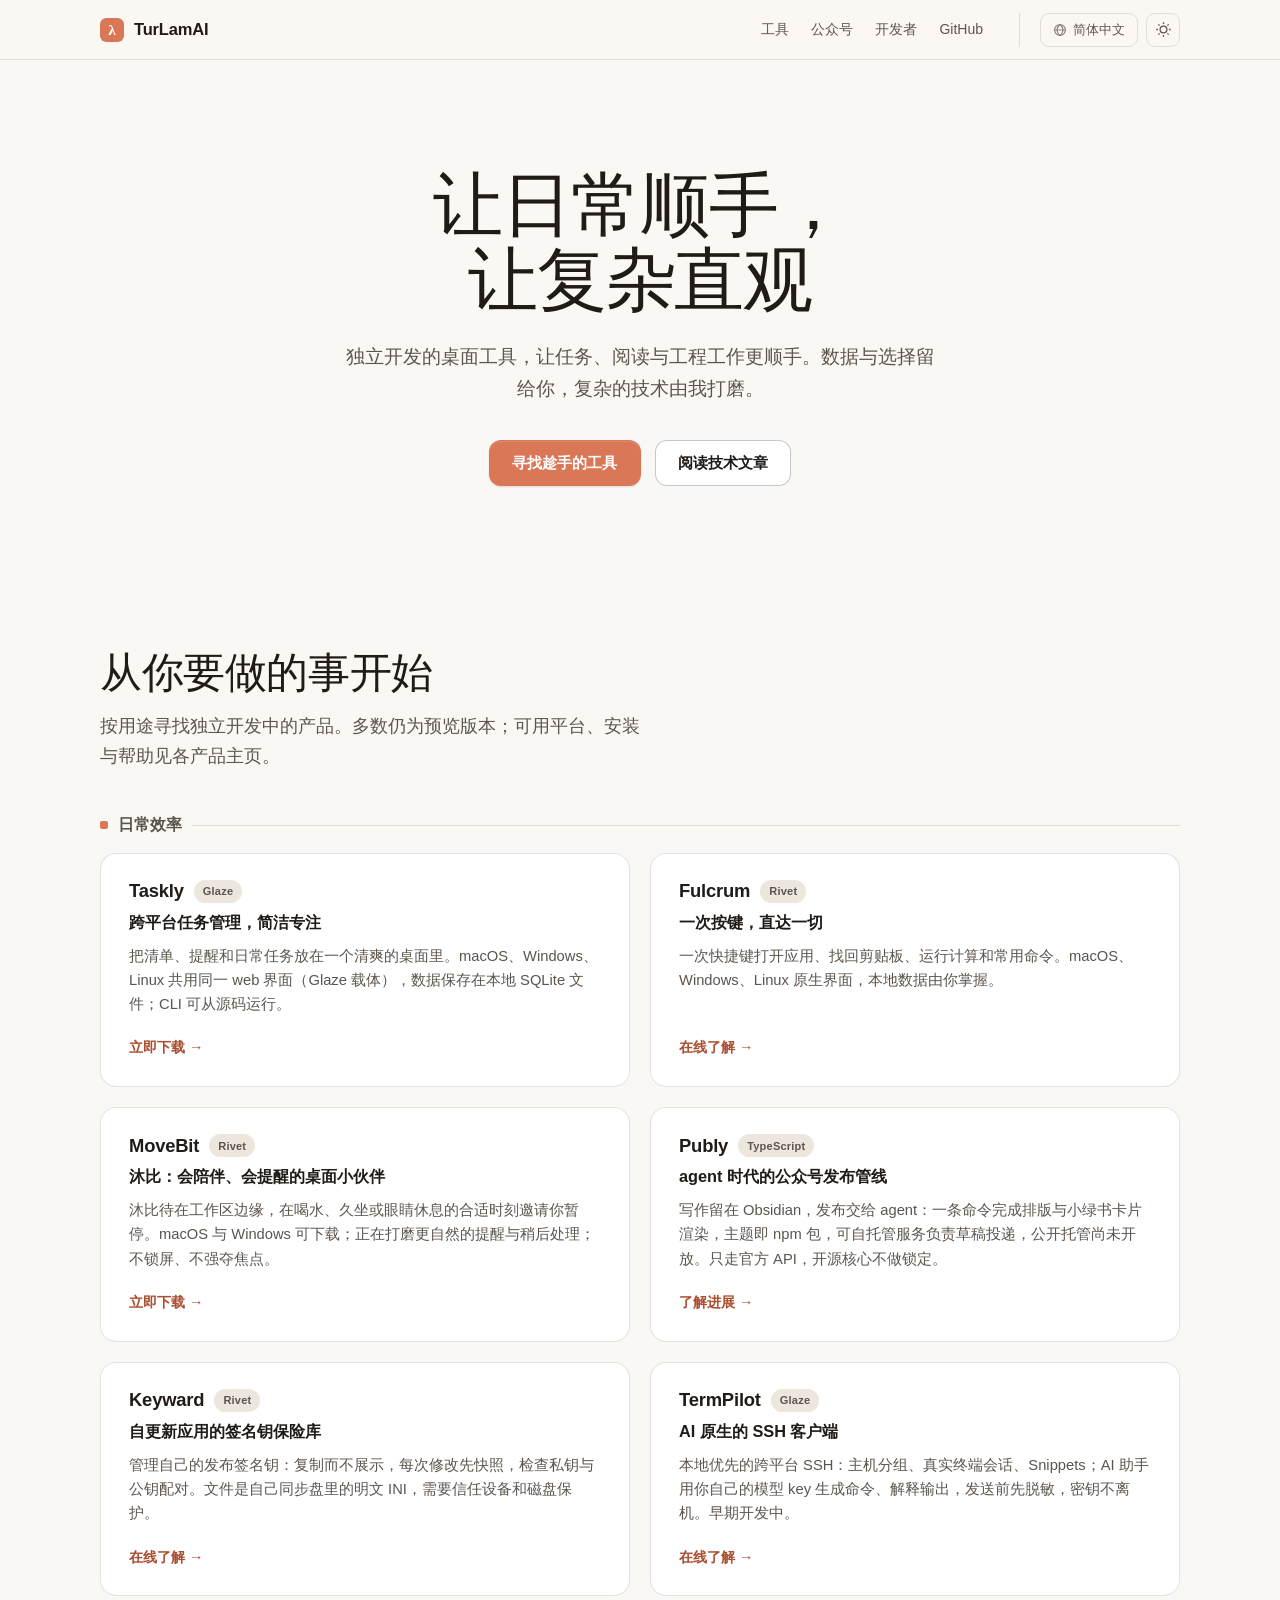
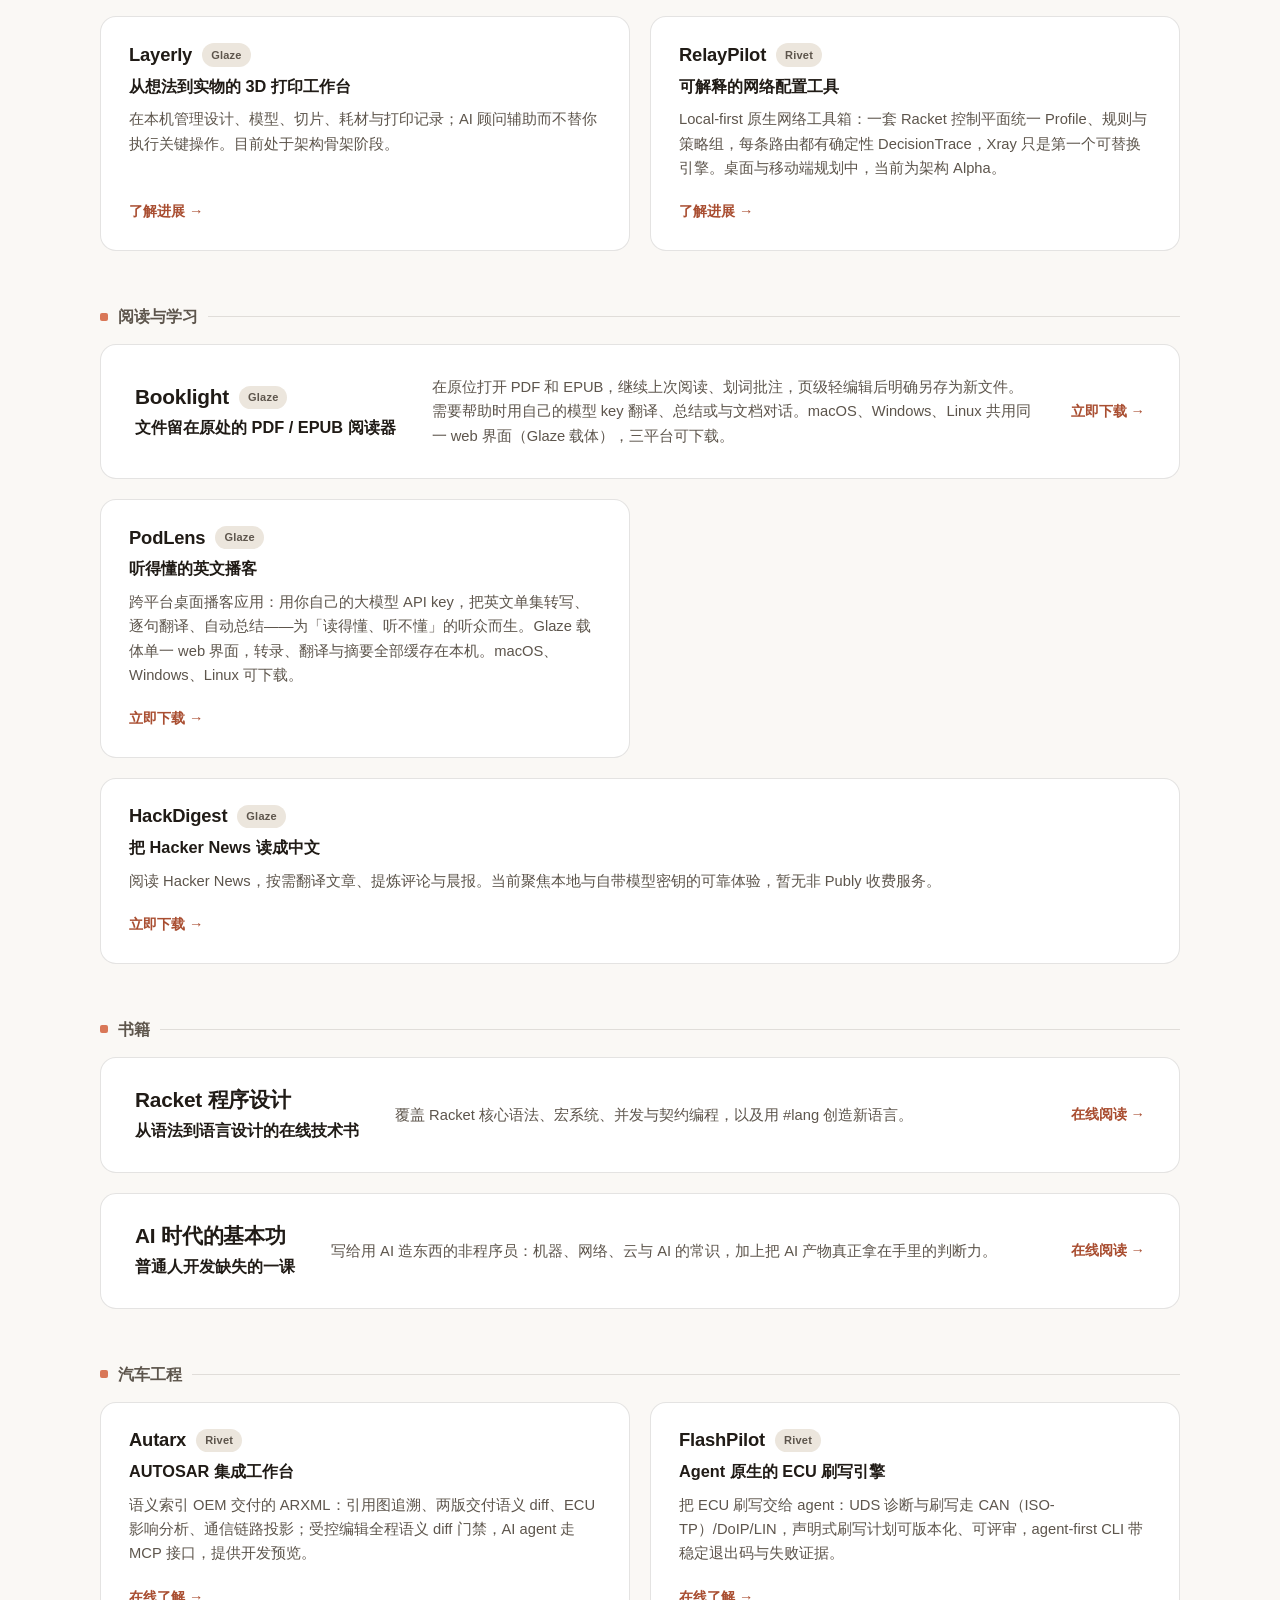
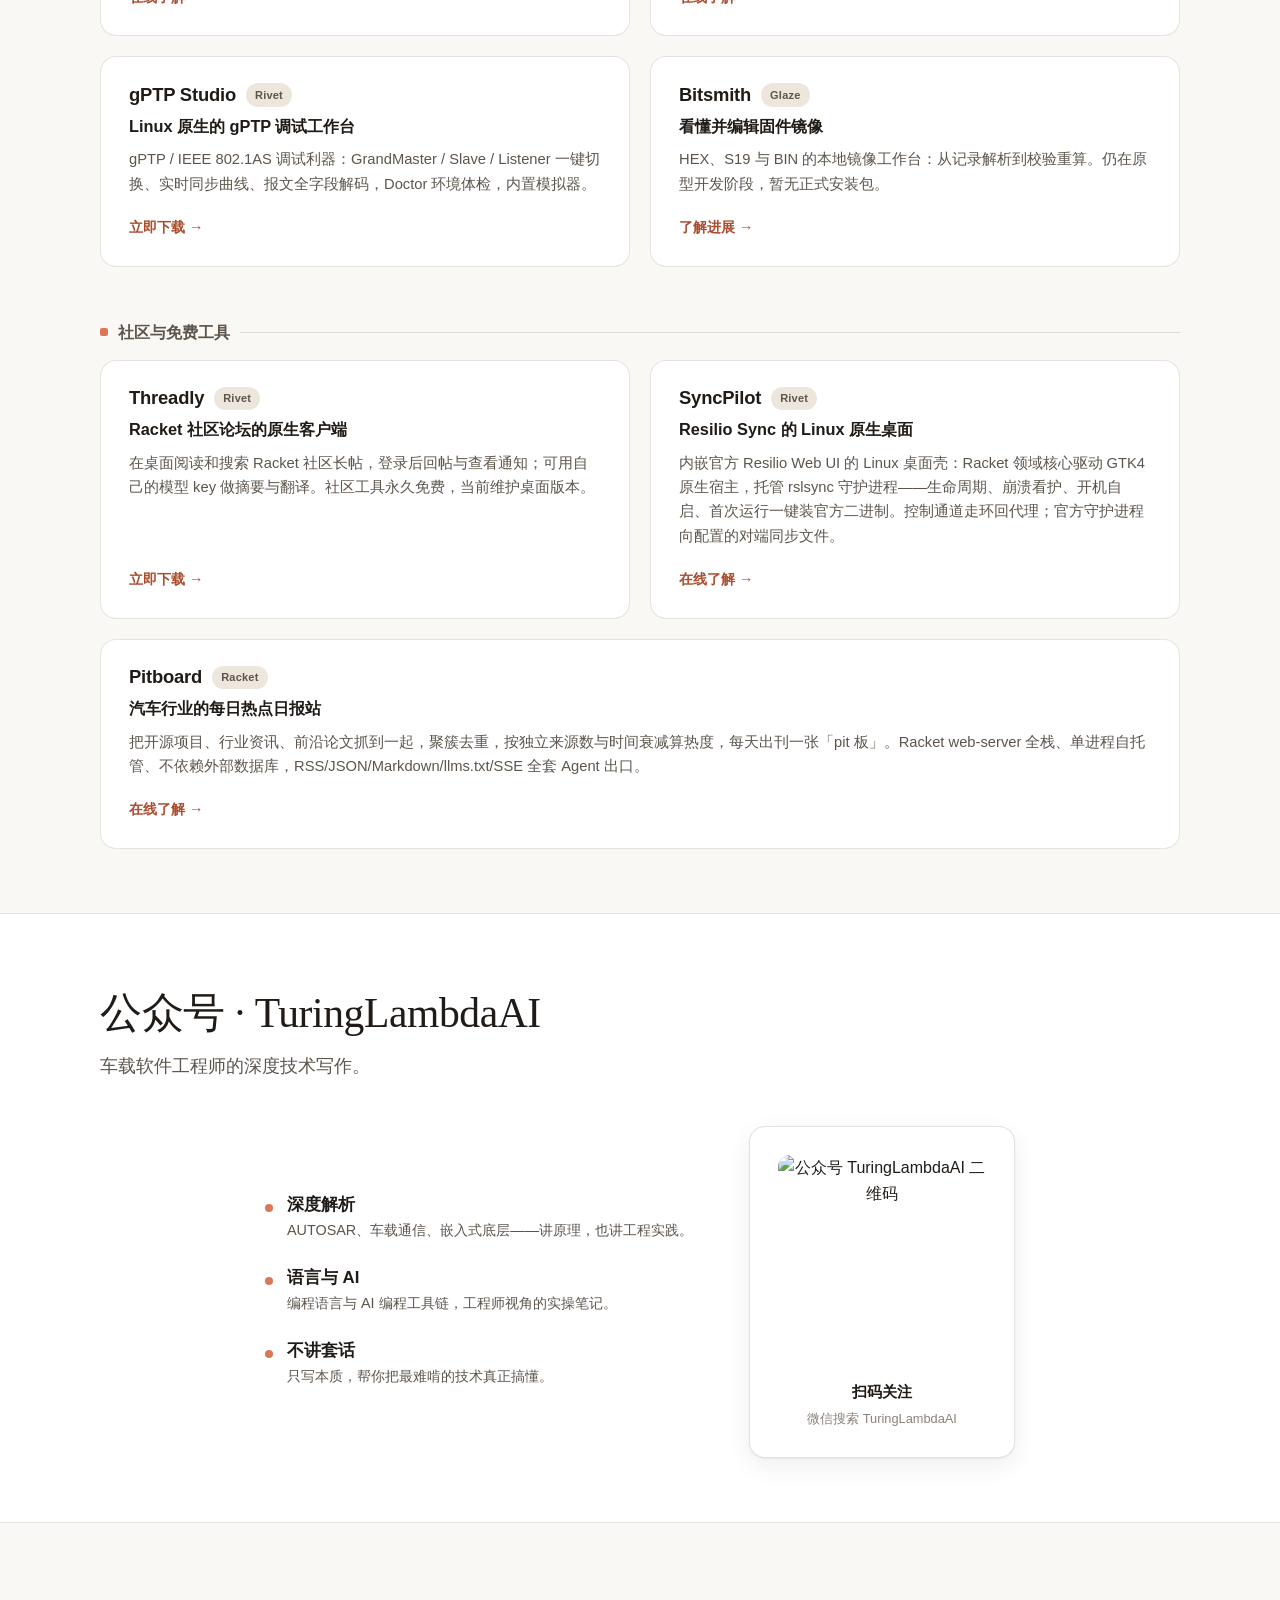
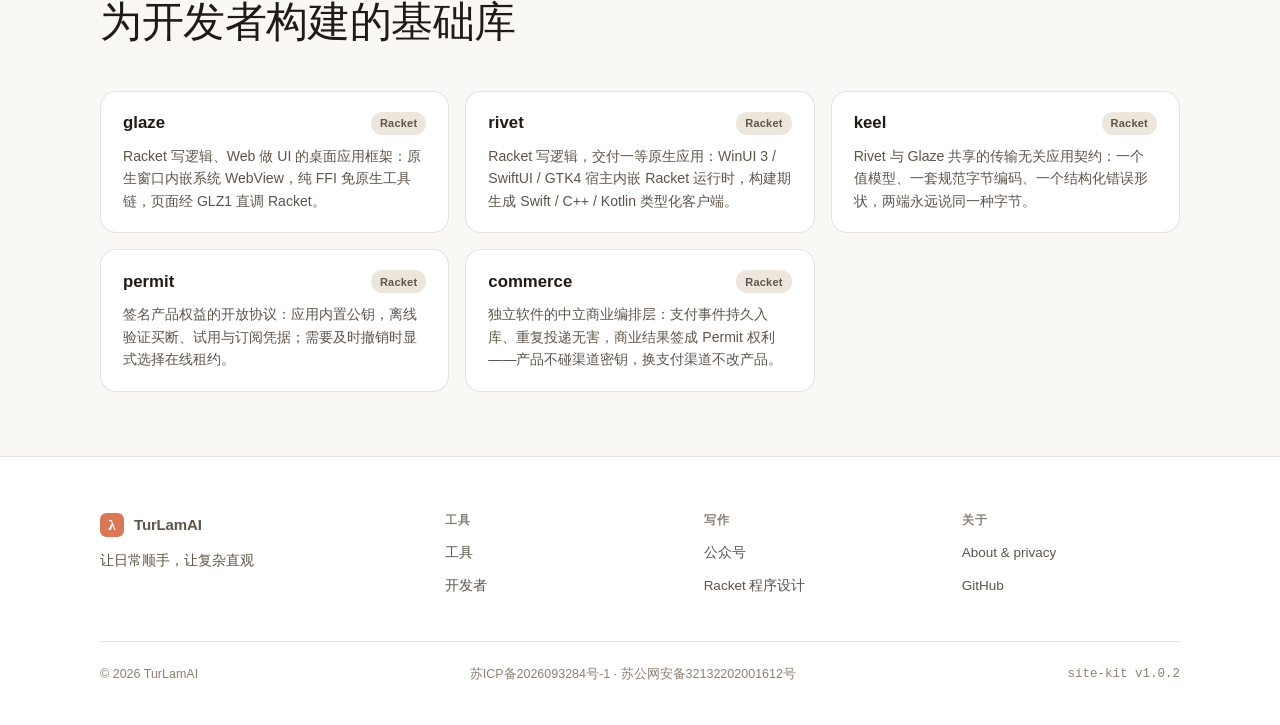
==== commit a4f99cca: "feat: add public security filing number to footer Su Gong Wang An Bei 32132202001612 linked to the M" ====
--- a/index.html
+++ b/index.html
@@ -442,7 +442,11 @@
             </div>
             <div class="kit-footer-bottom">
                 <span>© 2026 TurLamAI</span>
-                <a href="https://beian.miit.gov.cn/" target="_blank" rel="noopener">苏ICP备2026093284号-1</a>
+                <span>
+                    <a href="https://beian.miit.gov.cn/" target="_blank" rel="noopener">苏ICP备2026093284号-1</a>
+                    <span aria-hidden="true">·</span>
+                    <a href="https://beian.mps.gov.cn/#/query/webSearch?code=32132202001612" target="_blank" rel="noopener">苏公网安备32132202001612号</a>
+                </span>
                 <span class="kit-mono">site-kit v1.0.2</span>
             </div>
         </div>
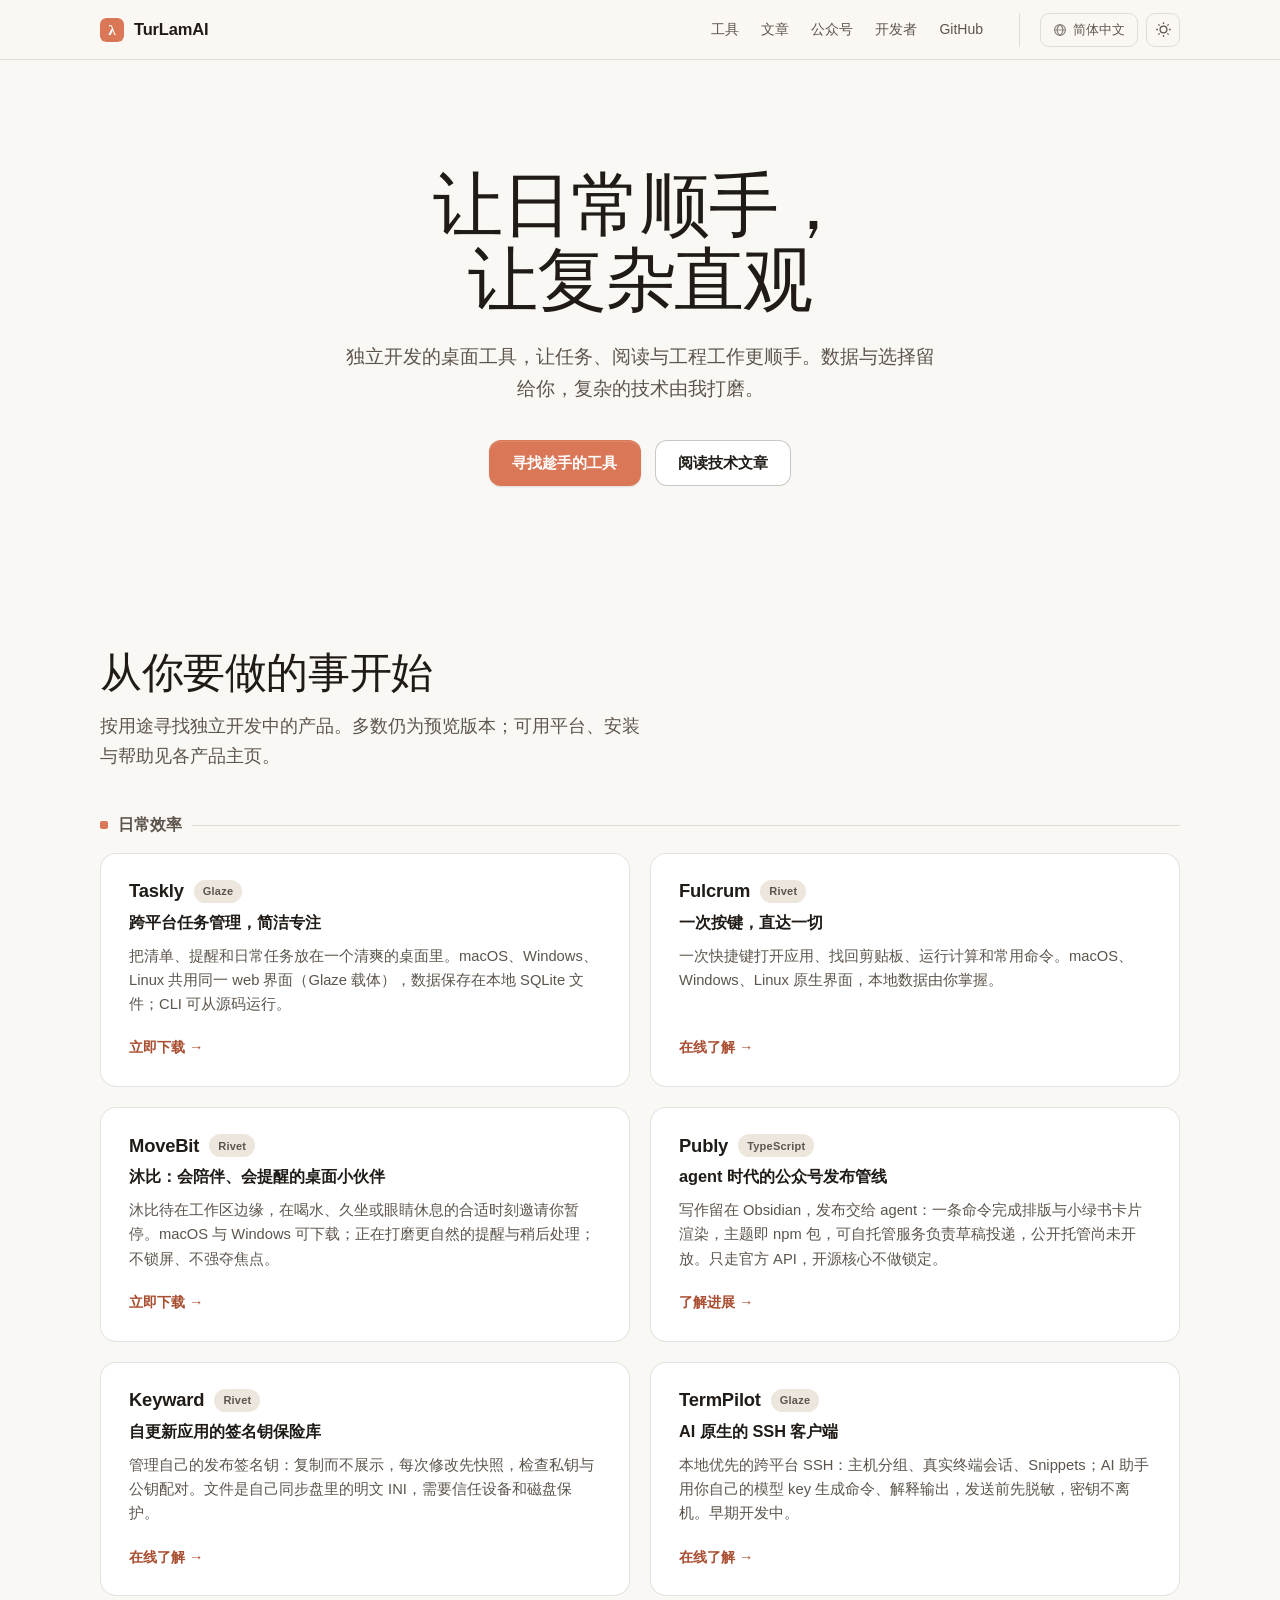
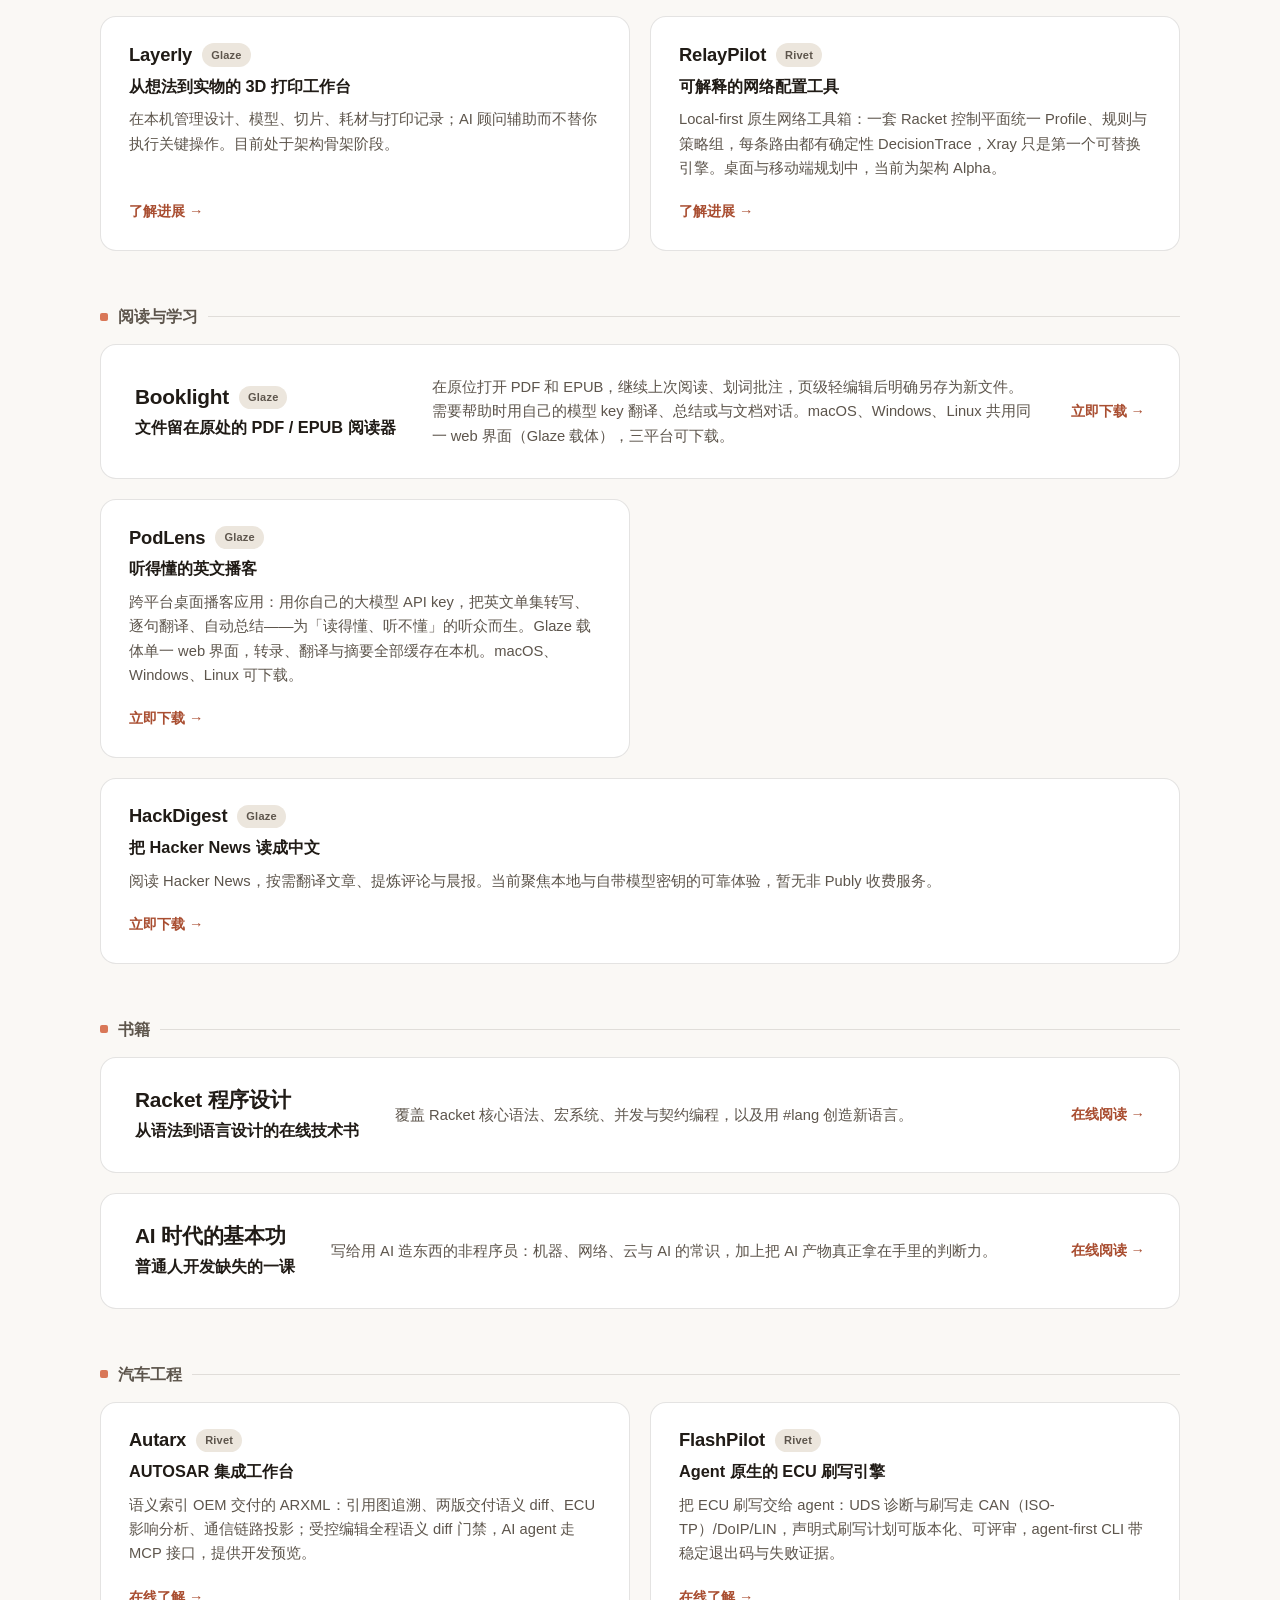
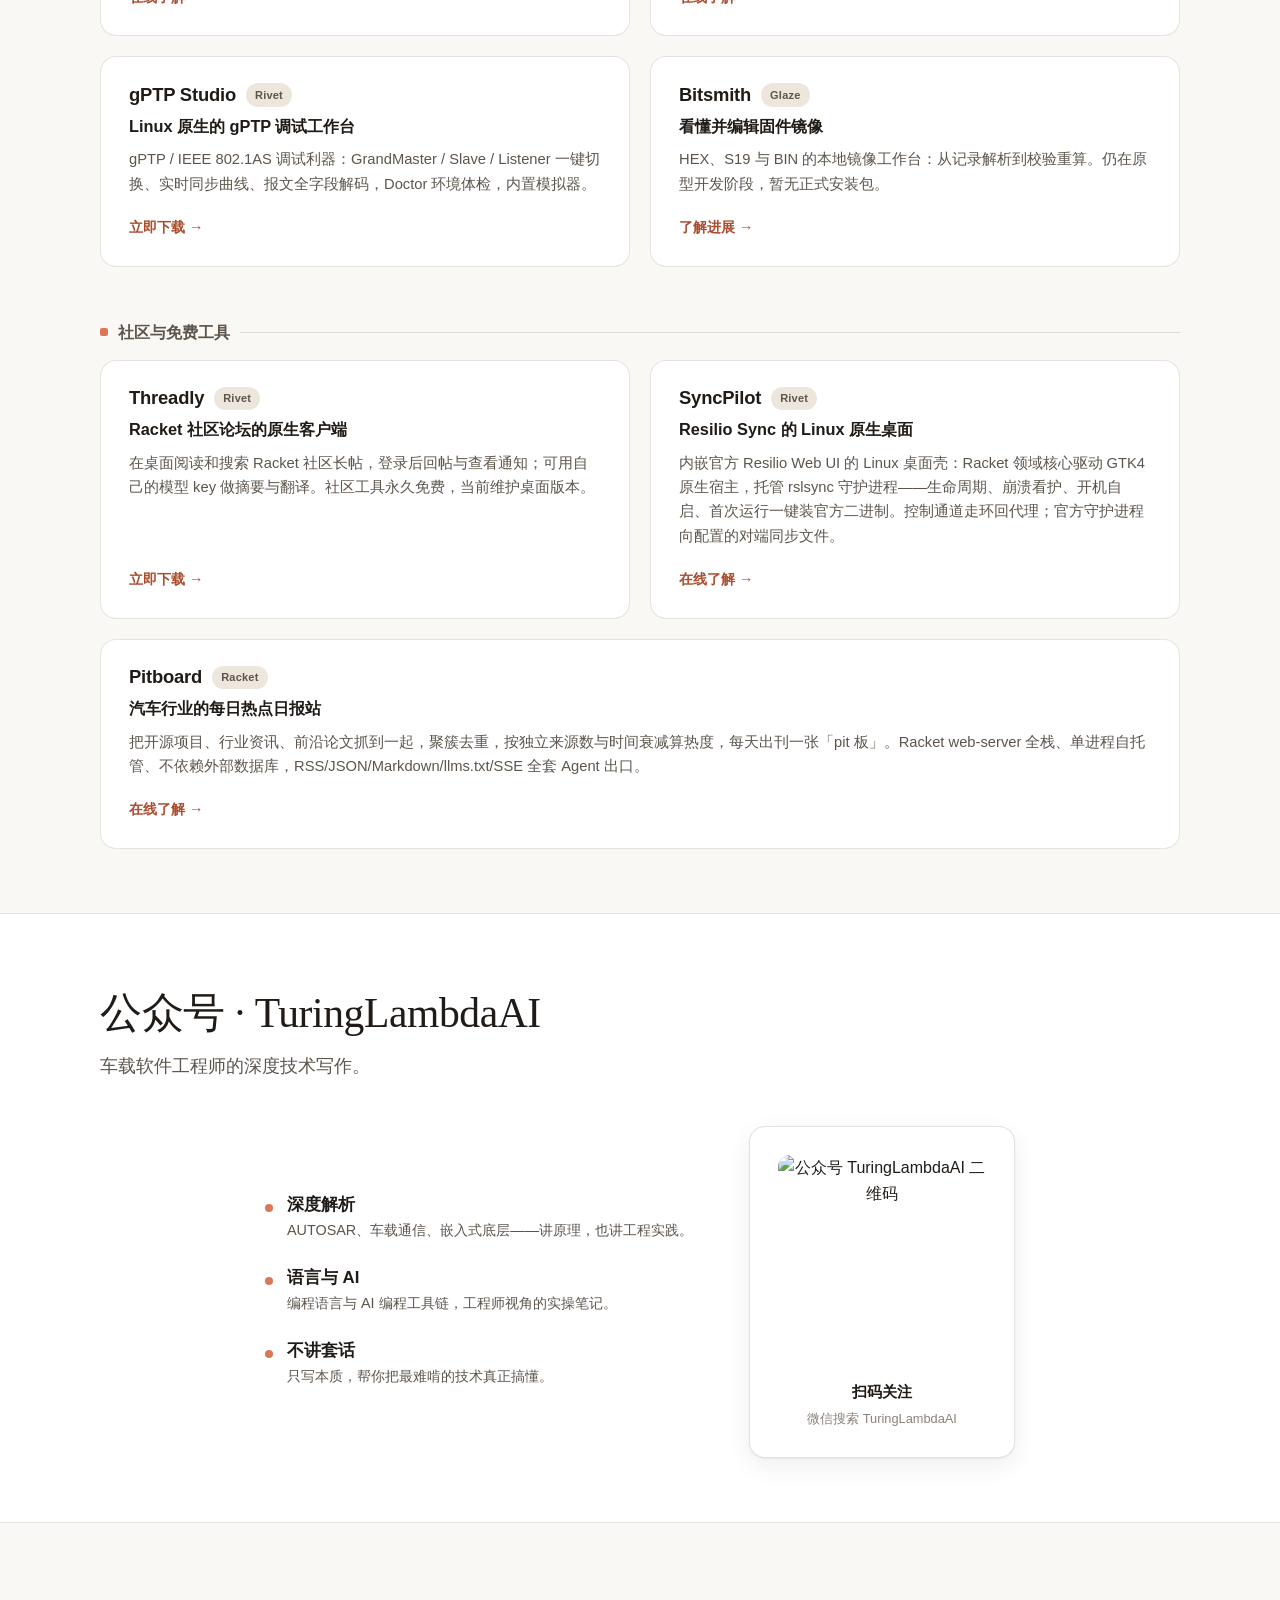
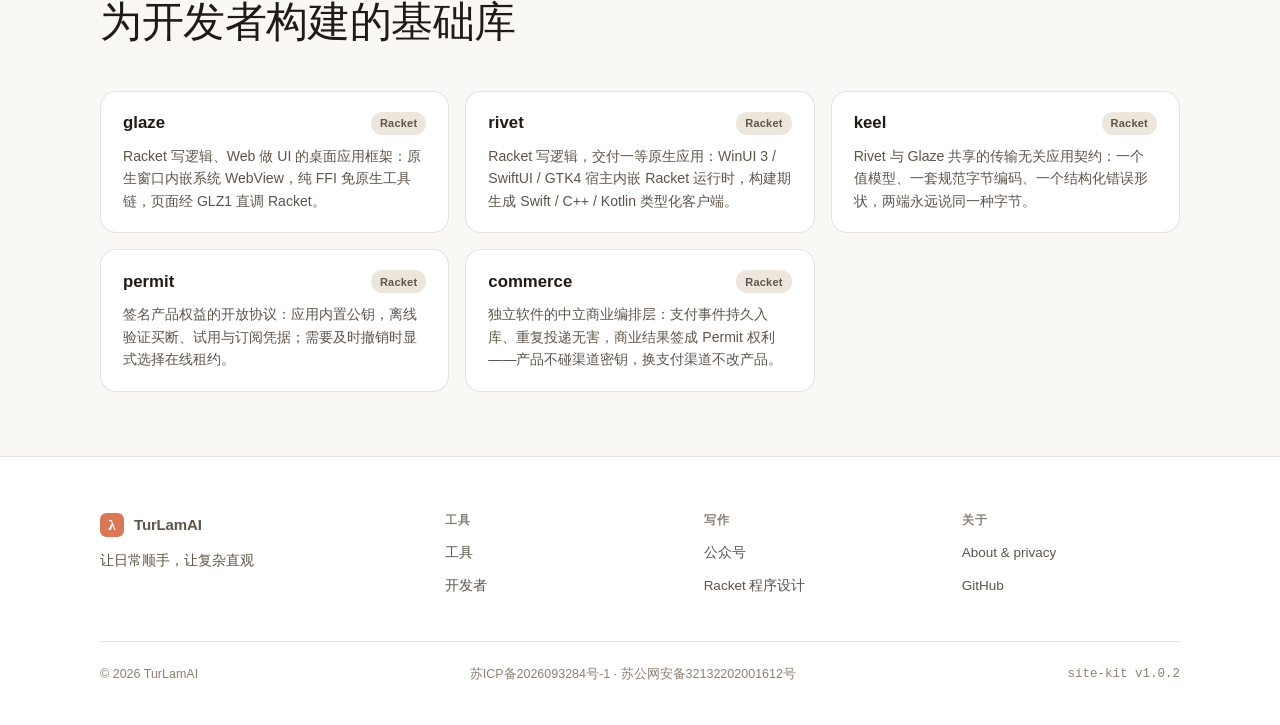
==== commit 74638452: "Add bilingual Articles navigation and writing entry point" ====
--- a/index.html
+++ b/index.html
@@ -68,6 +68,7 @@
             </a>
             <nav class="kit-nav-links">
                 <a href="#works" data-i18n="nav_works">工具</a>
+                <a href="/articles/" data-i18n="nav_articles">文章</a>
                 <a href="#wechat" data-i18n="nav_wechat" data-lang-block="zh">公众号</a>
                 <a href="#oss" data-i18n="nav_oss">开发者</a>
                 <a href="https://github.com/turlamai" target="_blank" rel="noopener">GitHub</a>
@@ -98,8 +99,8 @@
                 <p class="kit-lead" data-i18n="subtitle">独立开发的桌面工具，让任务、阅读与工程工作更顺手。数据与选择留给你，复杂的技术由我打磨。</p>
                 <div class="kit-btn-row">
                     <a href="#works" class="kit-btn kit-btn--primary" data-i18n="cta_works">寻找趁手的工具</a>
-                    <a href="#wechat" class="kit-btn kit-btn--secondary" data-i18n="cta_writing" data-lang-block="zh">阅读技术文章</a>
-                    <a href="https://racket.jrtx.site" class="kit-btn kit-btn--secondary" data-i18n="cta_writing" data-lang-block="en" hidden>Read the writing</a>
+                    <a href="/articles/" class="kit-btn kit-btn--secondary" data-i18n="cta_writing" data-lang-block="zh">阅读技术文章</a>
+                    <a href="/articles/" class="kit-btn kit-btn--secondary" data-i18n="cta_writing" data-lang-block="en" hidden>Read the writing</a>
                 </div>
             </div>
         </header>
@@ -461,6 +462,7 @@
     "grp_community": "社区与免费工具",
     "nav_wechat": "公众号",
     "nav_works": "工具",
+    "nav_articles": "文章",
     "nav_oss": "开发者",
     "tagline": "让日常顺手，让复杂直观",
     "subtitle": "独立开发的桌面工具，让任务、阅读与工程工作更顺手。数据与选择留给你，复杂的技术由我打磨。",
@@ -541,6 +543,7 @@
     "grp_community": "Community & free tools",
     "nav_wechat": "WeChat",
     "nav_works": "Tools",
+    "nav_articles": "Articles",
     "nav_oss": "For builders",
     "tagline": "Thoughtful tools for everyday work",
     "subtitle": "Independent desktop tools for tasks, reading and engineering. Keep control of your data and choose the tools that fit your work.",
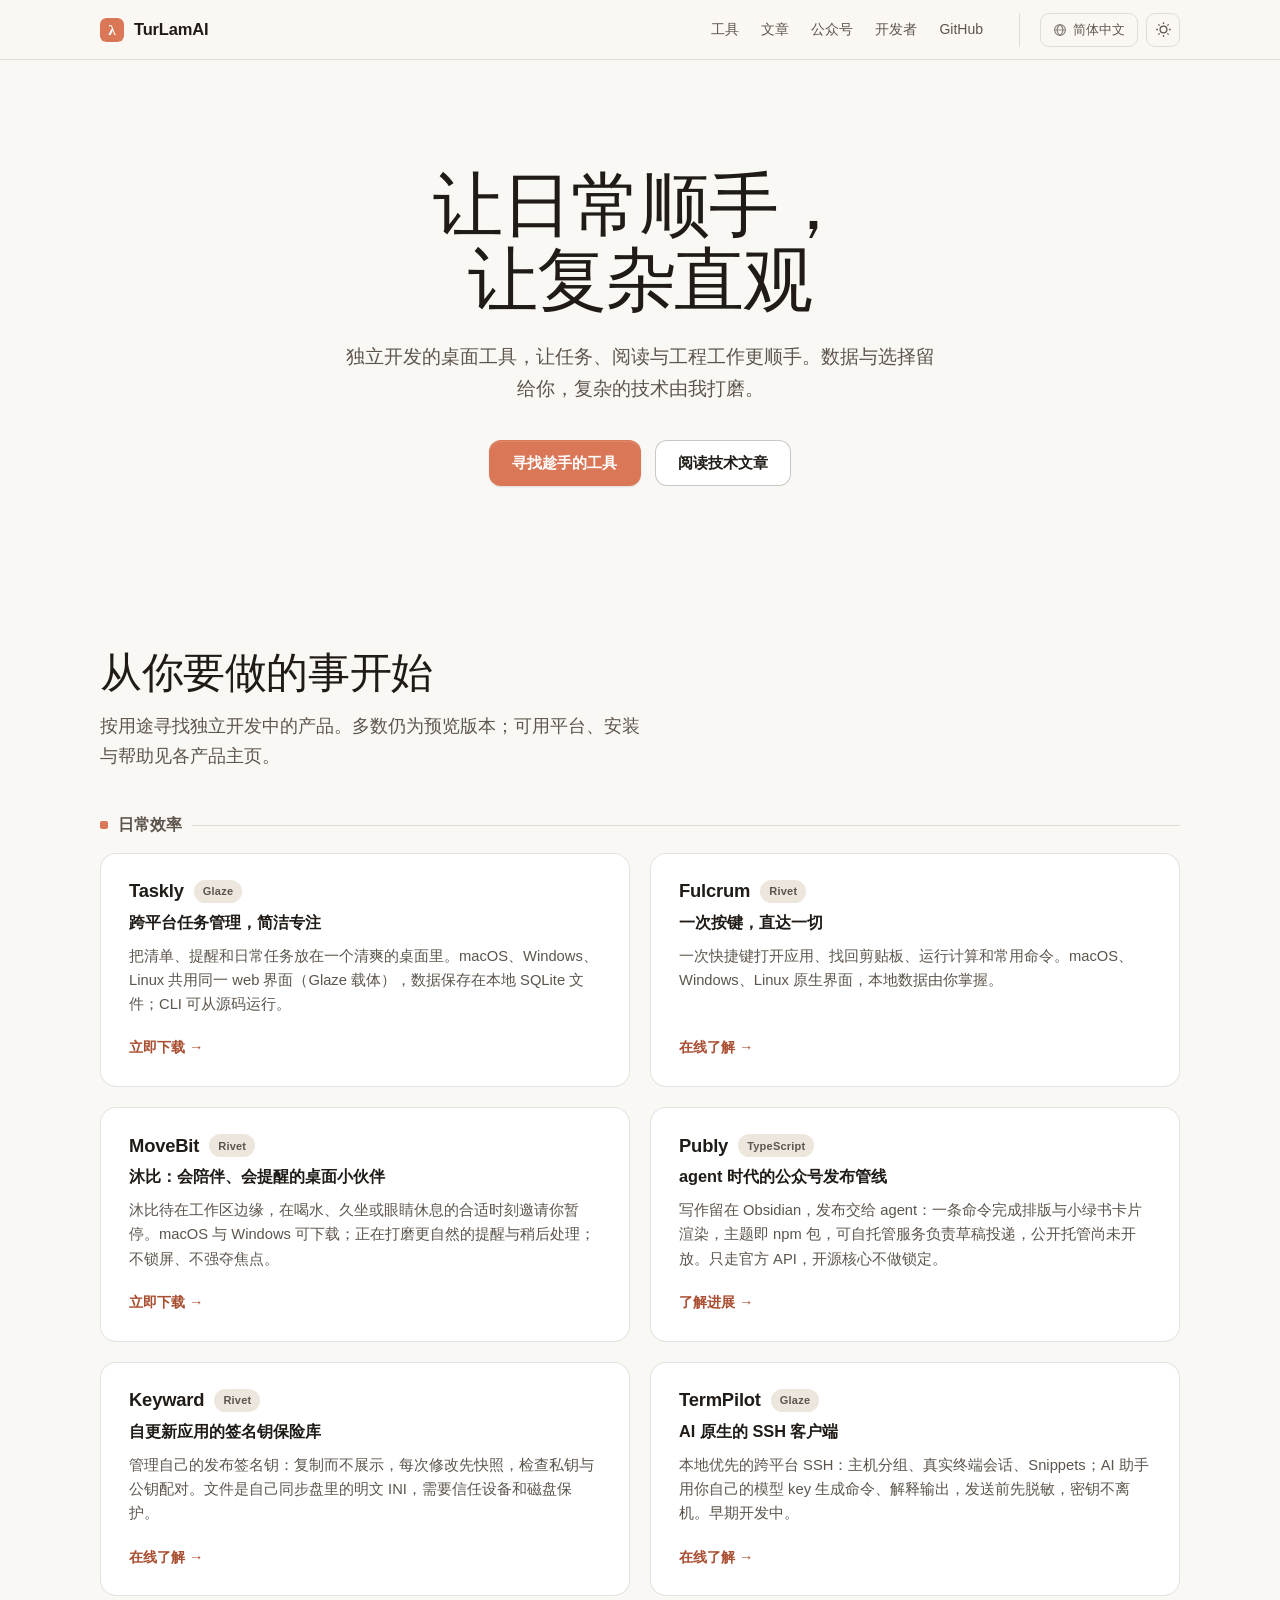
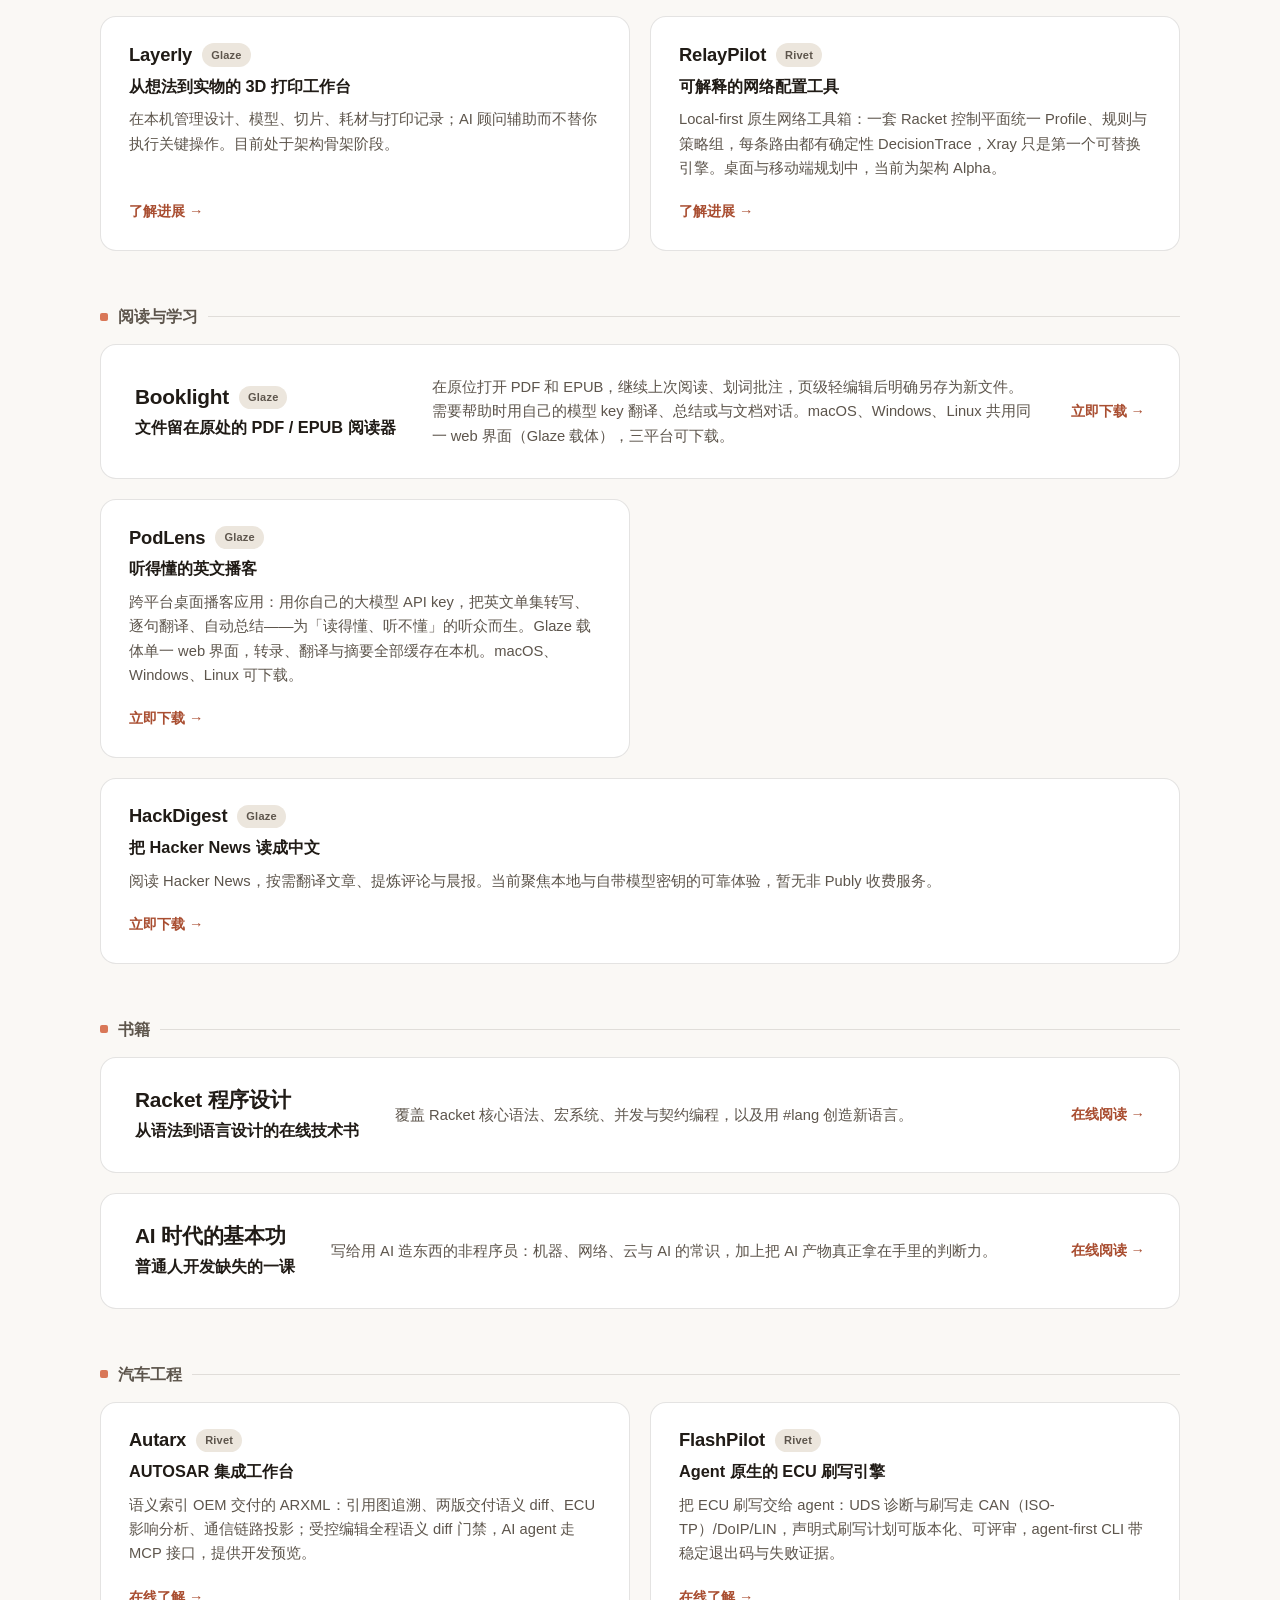
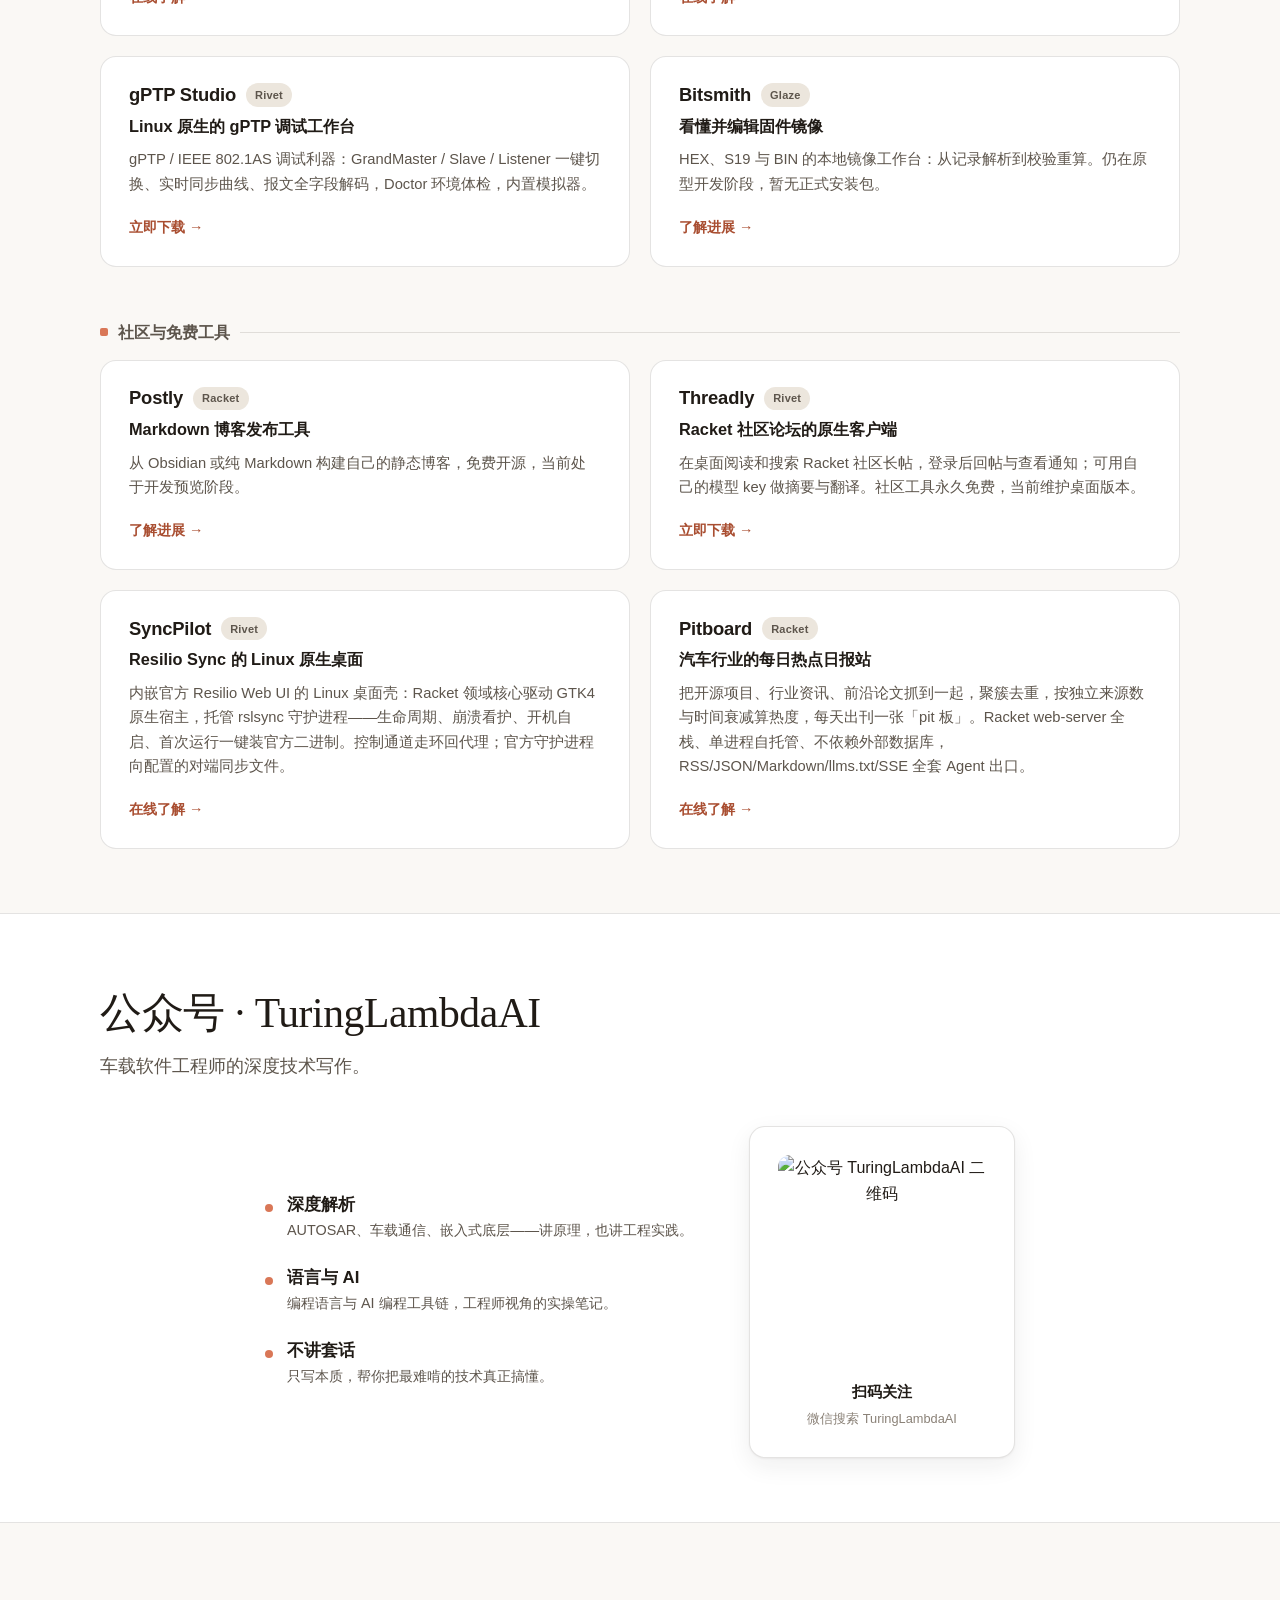
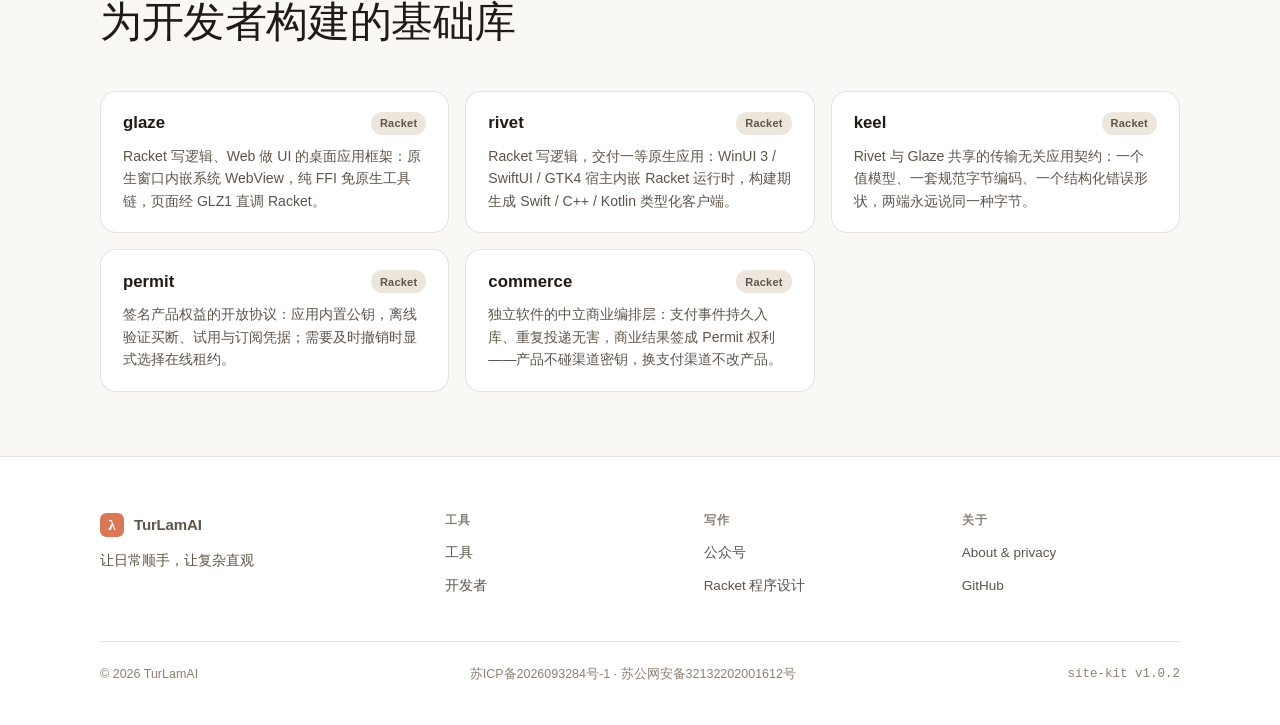
==== commit a83a3561: "Add Postly to bilingual community and free tools catalog" ====
--- a/index.html
+++ b/index.html
@@ -292,6 +292,12 @@
                 <div class="work-group">
                     <h3 class="work-group-title" data-i18n="grp_community">社区与免费工具</h3>
                     <div class="product-grid product-grid--2">
+                        <a href="https://postly.jrtx.site/" class="product-card" target="_blank" rel="noopener">
+                            <div class="product-name-row"><h3 class="product-name">Postly</h3><span class="kit-chip">Racket</span></div>
+                            <p class="product-tagline" data-i18n="postly_tag">Markdown 博客发布工具</p>
+                            <p class="product-desc" data-i18n="postly_desc">从 Obsidian 或纯 Markdown 构建自己的静态博客，免费开源，当前处于开发预览阶段。</p>
+                            <span class="product-cta" data-i18n="cta_progress">了解进展 →</span>
+                        </a>
                         <a href="https://threadly.jrtx.site" class="product-card" target="_blank" rel="noopener">
                             <div class="product-name-row">
                                 <h3 class="product-name">Threadly</h3>
@@ -461,6 +467,8 @@
     "grp_books": "书籍",
     "grp_community": "社区与免费工具",
     "nav_wechat": "公众号",
+    "postly_tag": "Markdown 博客发布工具",
+    "postly_desc": "从 Obsidian 或纯 Markdown 构建自己的静态博客，免费开源，当前处于开发预览阶段。",
     "nav_works": "工具",
     "nav_articles": "文章",
     "nav_oss": "开发者",
@@ -542,6 +550,8 @@
     "grp_books": "Books",
     "grp_community": "Community & free tools",
     "nav_wechat": "WeChat",
+    "postly_tag": "Markdown publishing",
+    "postly_desc": "Build your own static blog from Obsidian or Markdown. Free and open source; currently a development preview.",
     "nav_works": "Tools",
     "nav_articles": "Articles",
     "nav_oss": "For builders",
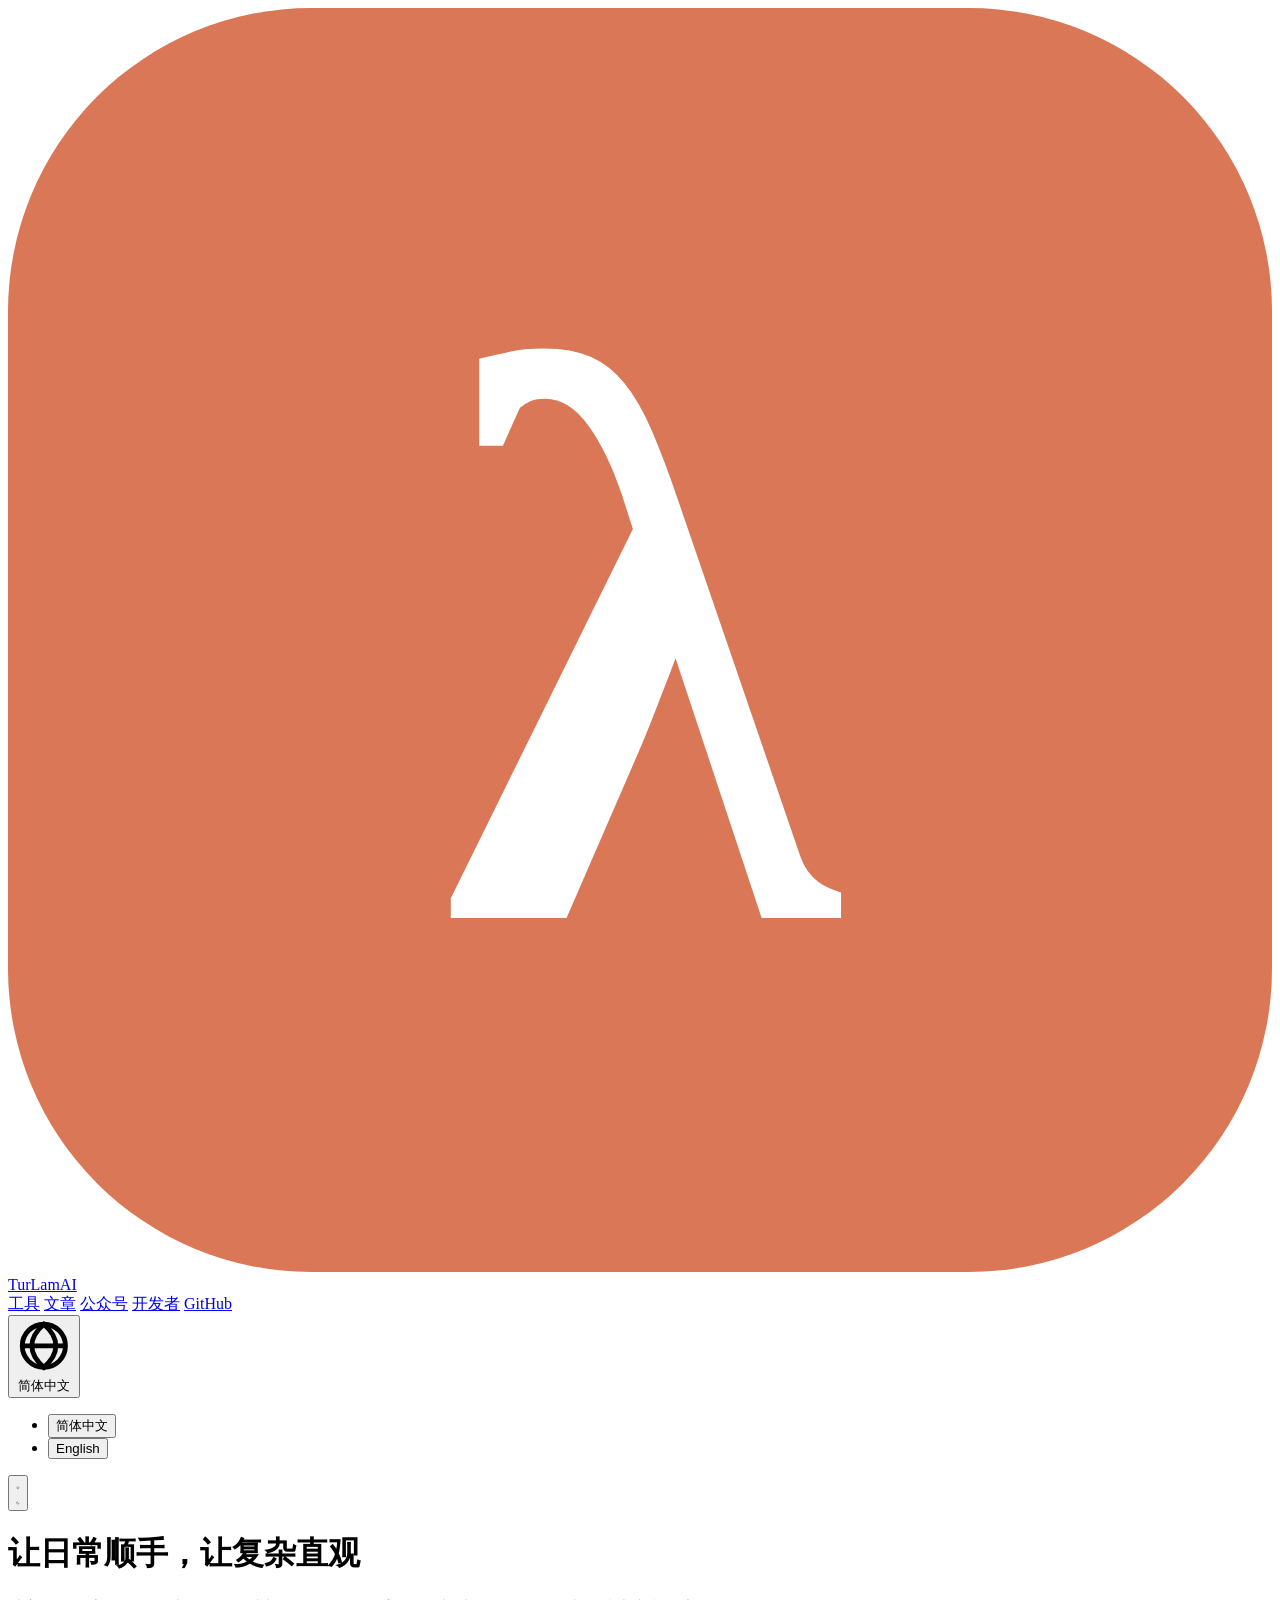
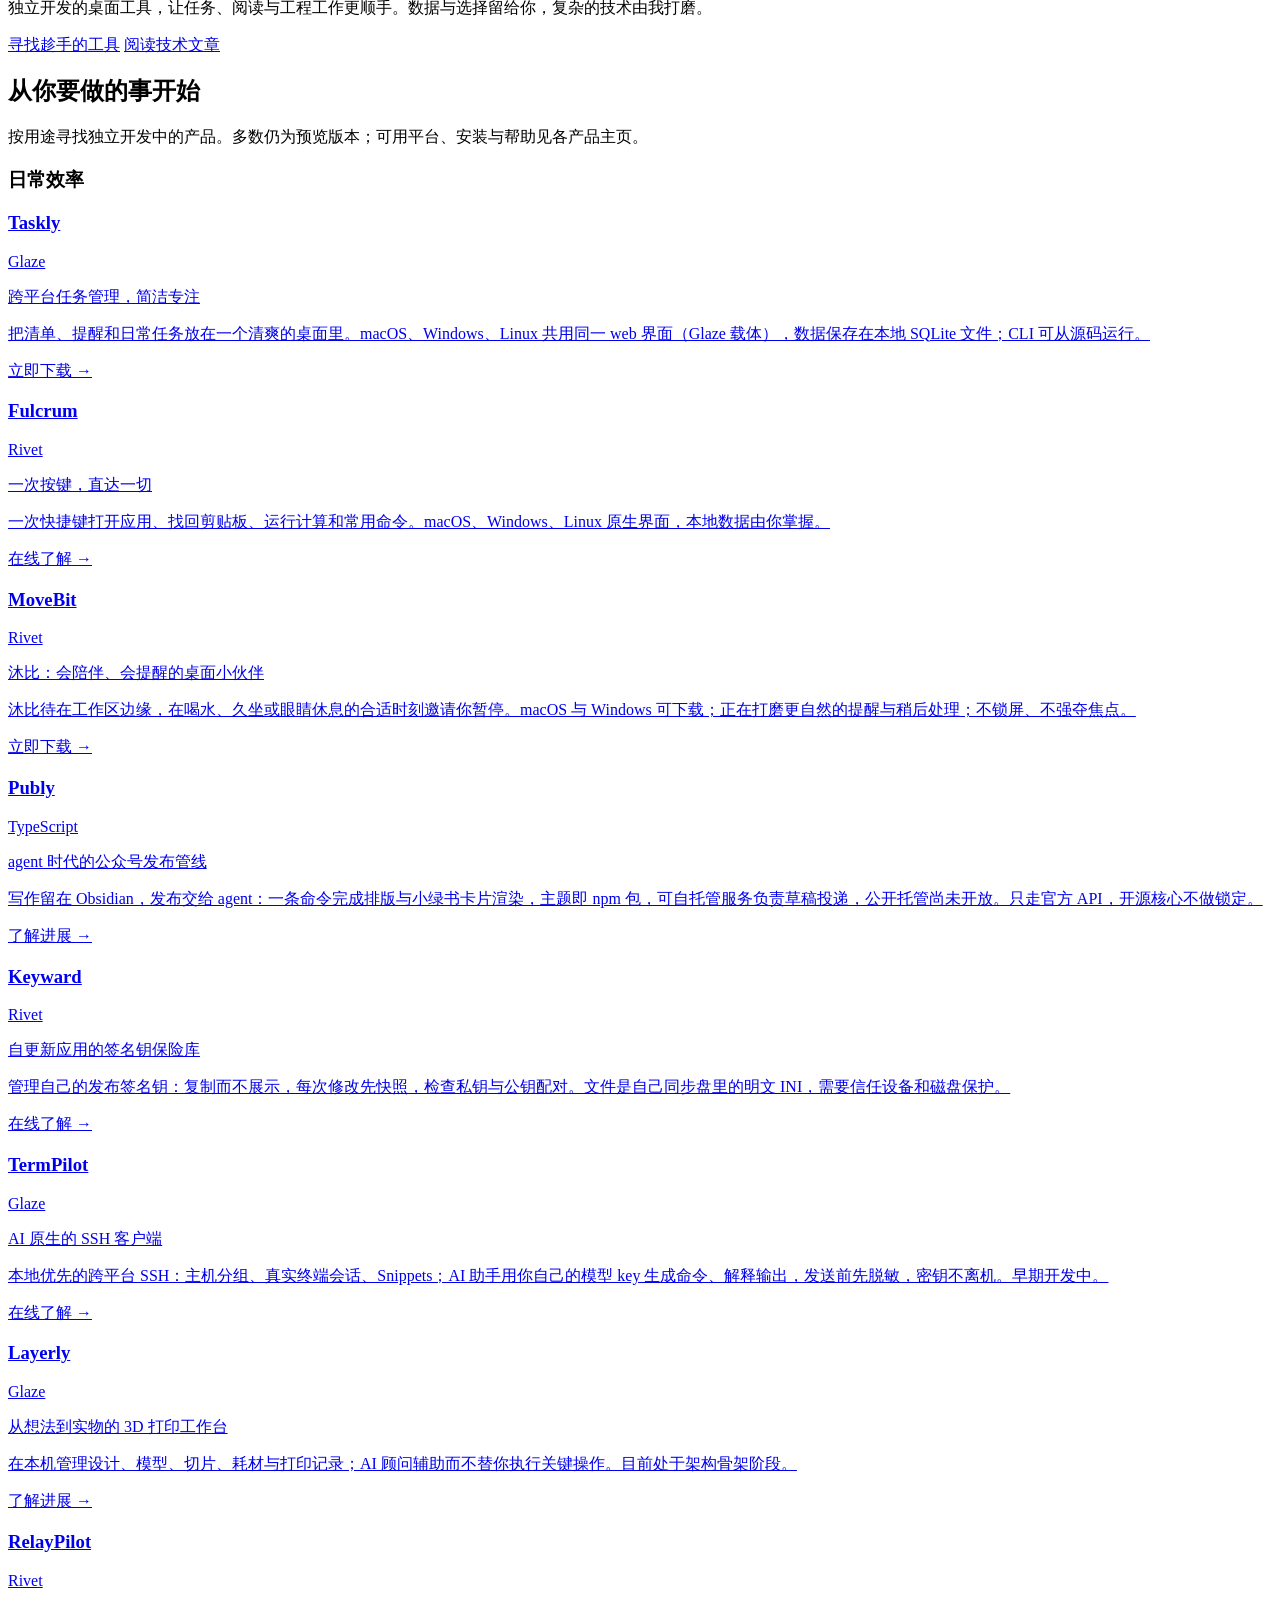
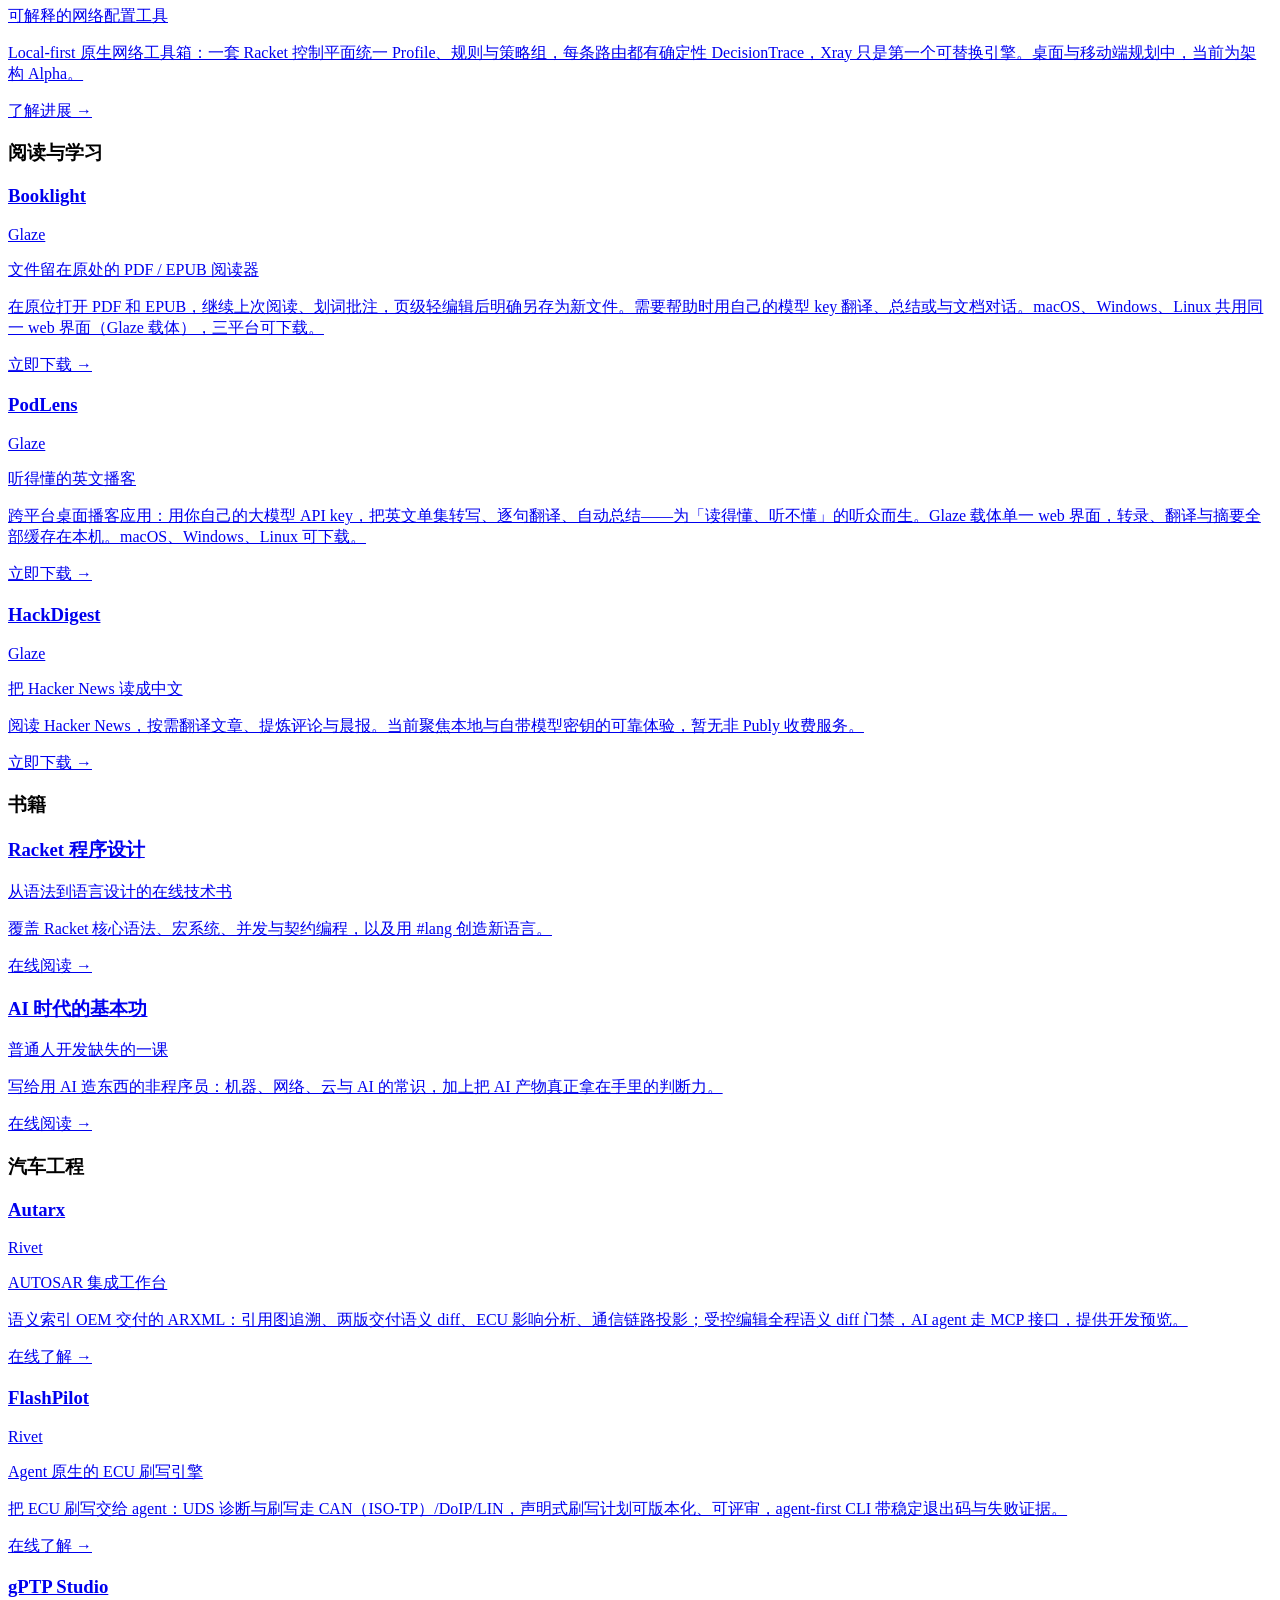
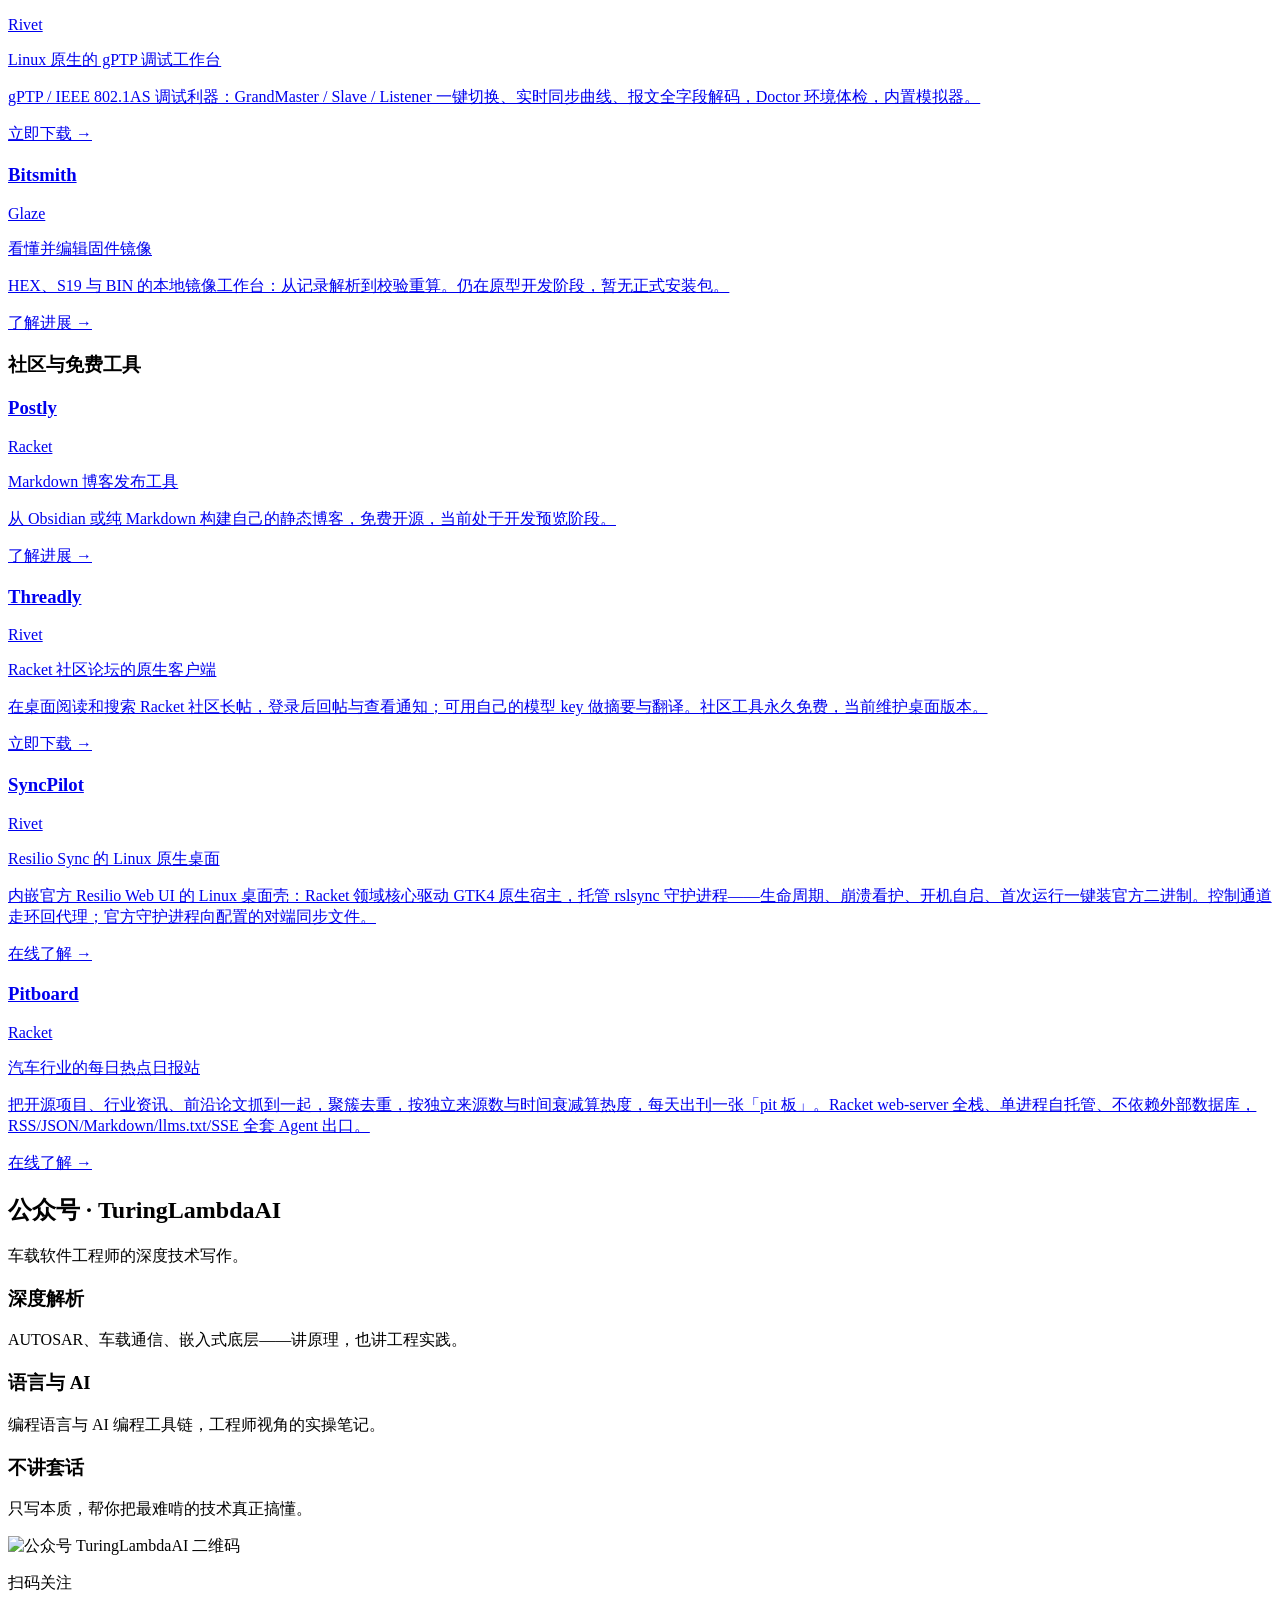
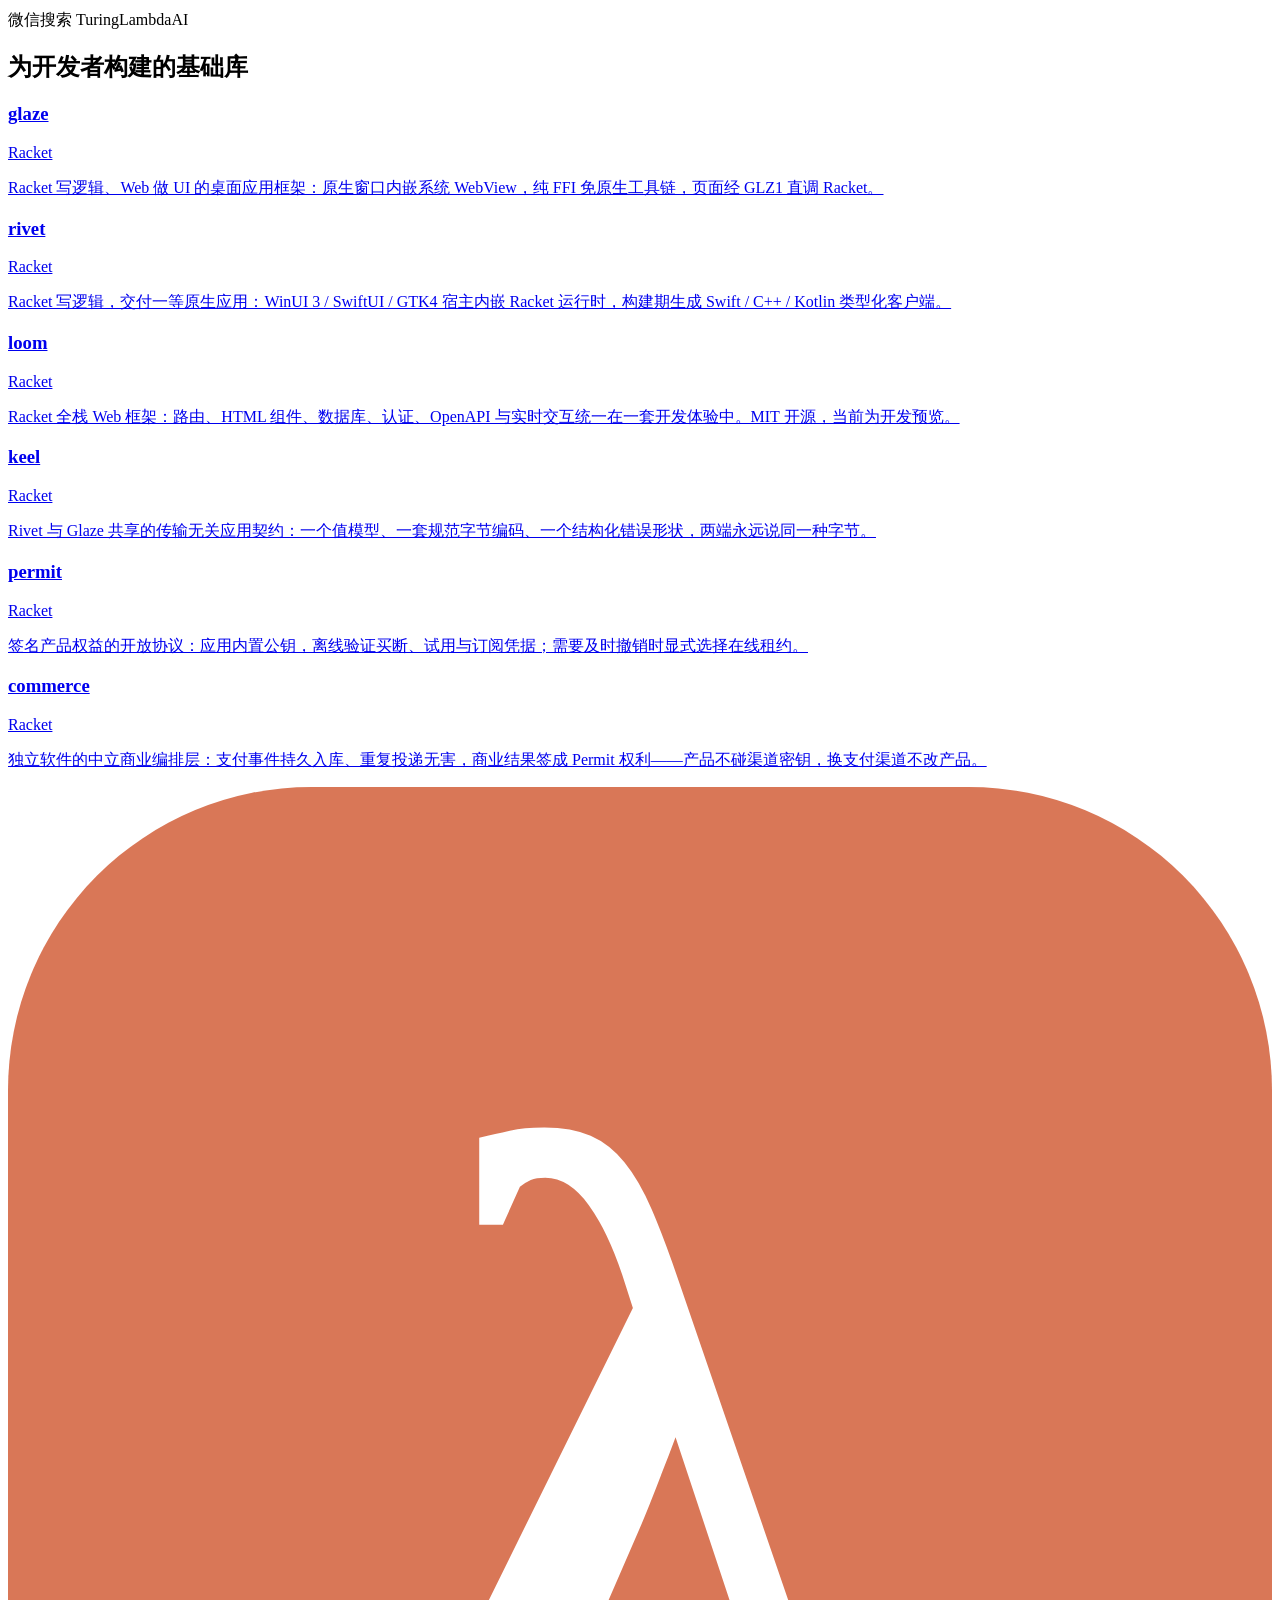
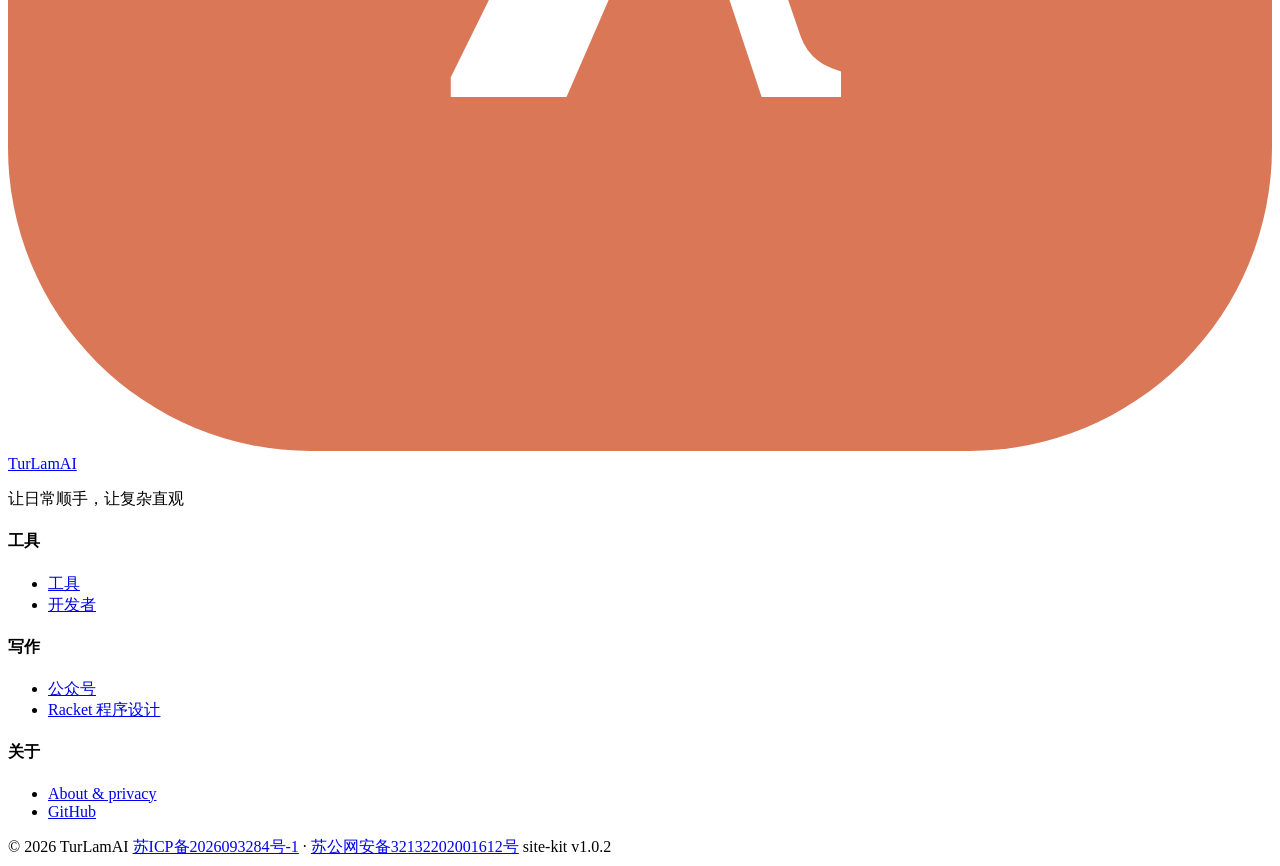
==== commit d8eaef5c: "List Loom alongside Rivet and Glaze in bilingual developer directory" ====
--- a/index.html
+++ b/index.html
@@ -388,6 +388,13 @@
                             <span class="kit-chip">Racket</span>
                         </div>
                         <p class="oss-desc" data-i18n="oss_rivet">Racket 写逻辑，交付一等原生应用：WinUI 3 / SwiftUI / GTK4 宿主内嵌 Racket 运行时，构建期生成 Swift / C++ / Kotlin 类型化客户端。</p>
+                    </a>
+                    <a href="https://github.com/turlamai/loom" class="oss-card" target="_blank" rel="noopener">
+                        <div class="oss-head">
+                            <h3 class="oss-name">loom</h3>
+                            <span class="kit-chip">Racket</span>
+                        </div>
+                        <p class="oss-desc" data-i18n="oss_loom">Racket 全栈 Web 框架：路由、HTML 组件、数据库、认证、OpenAPI 与实时交互统一在一套开发体验中。MIT 开源，当前为开发预览。</p>
                     </a>
                     <a href="https://github.com/turlamai/keel" class="oss-card" target="_blank" rel="noopener">
                         <div class="oss-head">
@@ -511,6 +518,7 @@
     "oss_title": "为开发者构建的基础库",
     "oss_glaze": "Racket 写逻辑、Web 做 UI 的桌面应用框架：原生窗口内嵌系统 WebView，纯 FFI 免原生工具链，页面经 GLZ1 直调 Racket。",
     "oss_rivet": "Racket 写逻辑，交付一等原生应用：WinUI 3 / SwiftUI / GTK4 宿主内嵌 Racket 运行时，构建期生成 Swift / C++ / Kotlin 类型化客户端。",
+    "oss_loom": "Racket 全栈 Web 框架：路由、HTML 组件、数据库、认证、OpenAPI 与实时交互统一在一套开发体验中。MIT 开源，当前为开发预览。",
     "oss_keel": "Rivet 与 Glaze 共享的传输无关应用契约：一个值模型、一套规范字节编码、一个结构化错误形状，两端永远说同一种字节。",
     "oss_permit": "签名产品权益的开放协议：应用内置公钥，离线验证买断、试用与订阅凭据；需要及时撤销时显式选择在线租约。",
     "oss_commerce": "独立软件的中立商业编排层：支付事件持久入库、重复投递无害，商业结果签成 Permit 权利——产品不碰渠道密钥，换支付渠道不改产品。",
@@ -594,6 +602,7 @@
     "oss_title": "For builders",
     "oss_glaze": "Desktop apps with Racket logic and a web UI: native windows hosting the system WebView, pure FFI with no native toolchain, the page calling Racket directly over GLZ1.",
     "oss_rivet": "Racket logic in first-party native apps: the Racket runtime embedded in WinUI 3 / SwiftUI / GTK4 hosts, with typed Swift / C++ / Kotlin clients generated at build time.",
+    "oss_loom": "A full-stack web framework for Racket: routing, HTML components, databases, authentication, OpenAPI and live interaction in one development experience. MIT-licensed; currently a development preview.",
     "oss_keel": "The transport-neutral contract shared by Rivet and Glaze: one value model, one canonical byte encoding, one structured error shape — both runtimes speak the same bytes.",
     "oss_permit": "An open protocol for signed product rights: apps verify purchases, trials and subscriptions offline; timely enforcement uses an explicit managed lease.",
     "oss_commerce": "Provider-neutral commerce orchestration for independent software: durable payment events in, signed Permit rights out — duplicate delivery is harmless, and switching payment providers never touches the product.",
